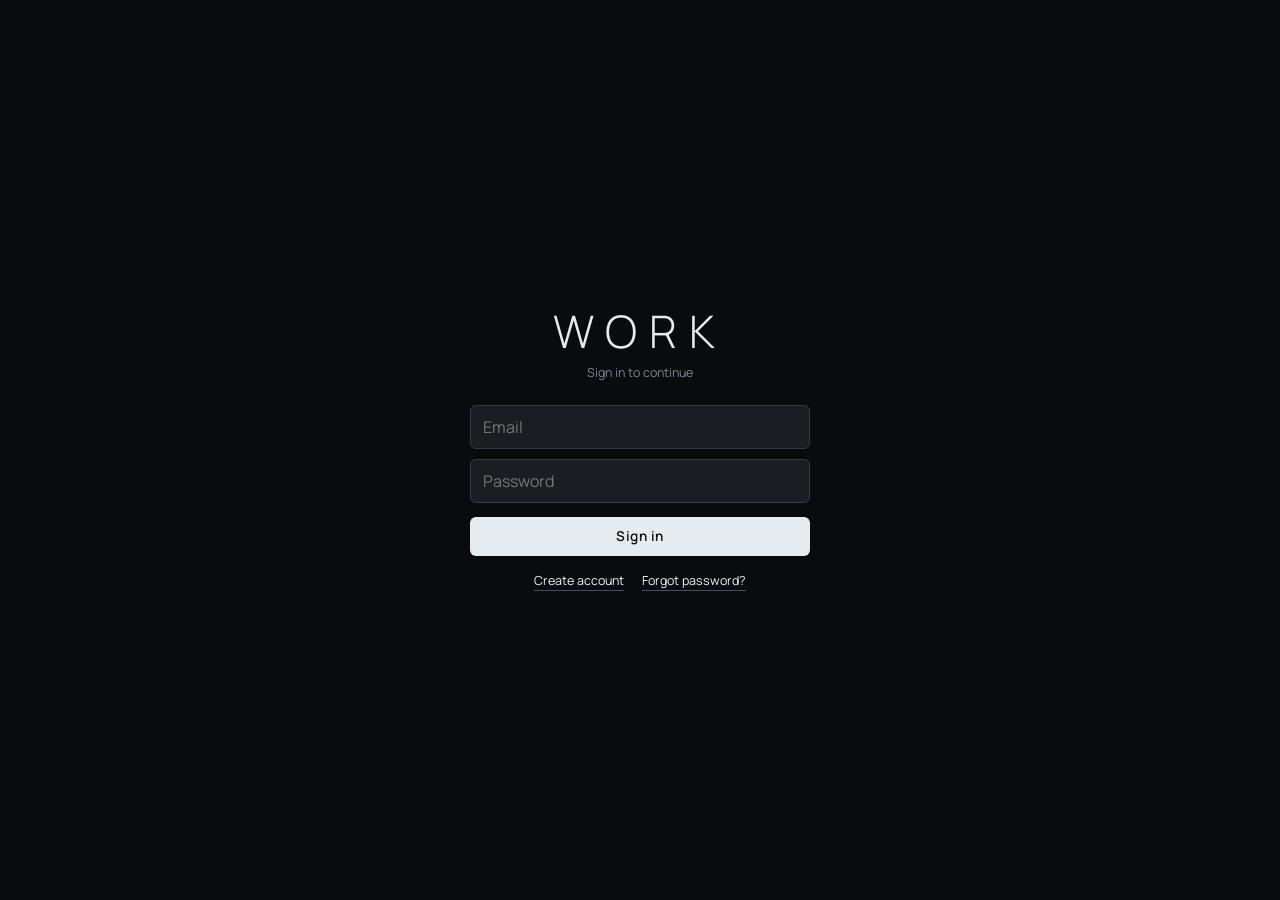
==== lift-log/index.html @ 71cba5a9 "Add WORK: Lift Log test build at /lift-log/ Multi-user version for testers: email sign-up, per-user " ====
<!DOCTYPE html>
<html lang="en">
<head>
<meta charset="UTF-8">
<meta name="viewport" content="width=device-width, initial-scale=1.0, maximum-scale=1.0, user-scalable=no, viewport-fit=cover">
<title>WORK: Lift Log</title>
<link rel="icon" type="image/png" href="./icon-192.png">
<link rel="apple-touch-icon" href="./icon-512.png">
<link rel="manifest" href="./manifest.json">
<meta name="theme-color" content="#0a0b0d">
<meta name="apple-mobile-web-app-capable" content="yes">
<meta name="mobile-web-app-capable" content="yes">
<meta name="apple-mobile-web-app-status-bar-style" content="black-translucent">
<meta name="apple-mobile-web-app-title" content="WORK">
<link href="https://fonts.googleapis.com/css2?family=Saira+Semi+Condensed:wght@500;600;700&family=Manrope:wght@300;400;500;600;700&family=IBM+Plex+Mono:wght@400;500&display=swap" rel="stylesheet">
<style>
:root{
  /* Titanium: graphite surfaces, platinum accent, one cool steel-blue, mint for done */
  --bg:#0a0b0d;--s0:#0f1114;--s1:#14171b;--s2:#1a1e23;--s3:#21262c;
  --b0:#262b32;--b1:#343b44;--b2:#46505b;
  --red:#e6ebf0;--red2:#c9d0d8;--redg:rgba(230,235,240,.08);
  --blue:#8fa6bd;--blue2:#7890a8;--blueg:rgba(143,166,189,.10);
  --green:#7fd1b9;--greeng:rgba(127,209,185,.10);
  --purple:#b7a6e0;--purpleg:rgba(183,166,224,.10);
  --orange:#e8c27a;--orangeg:rgba(232,194,122,.10);
  --text:#a9b1bb;--text2:#eef2f6;--muted:#4b535d;--muted2:#7c8692;
  --danger:#ef7a7a;--r:4px;
}
*{box-sizing:border-box;margin:0;padding:0;-webkit-tap-highlight-color:transparent}
html,body{height:100%;overflow:hidden;overscroll-behavior:none}
body{background:var(--bg);color:var(--text);font-family:'Manrope',sans-serif;font-size:14px;position:fixed;top:0;left:0;right:0;bottom:0;overflow:hidden;overscroll-behavior:none}
body::before{content:"";position:fixed;top:0;left:0;right:0;height:env(safe-area-inset-top);background:var(--bg);z-index:150}
#scroll{position:absolute;inset:0;overflow-y:auto;overflow-x:hidden;-webkit-overflow-scrolling:touch;overscroll-behavior-y:contain}

/* NAV */
nav{background:var(--s0);border-top:1px solid var(--b0);position:fixed;bottom:0;left:0;right:0;z-index:200;display:flex;padding-bottom:env(safe-area-inset-bottom);touch-action:none;user-select:none;-webkit-user-select:none;-webkit-touch-callout:none}
nav img{-webkit-user-drag:none;user-drag:none;pointer-events:none}
.nav-logo{font-family:'Saira Semi Condensed',sans-serif;font-size:1.5rem;font-weight:700;letter-spacing:6px;color:var(--red);padding:0 18px;border-right:1px solid var(--b0);display:flex;align-items:center;flex-shrink:0}
.nav-tabs{display:flex;flex:1;max-width:600px;margin:0 auto}
.nav-tabs::-webkit-scrollbar{display:none}
.nav-tab{flex:1;min-height:56px;padding:7px 0 6px;display:flex;flex-direction:column;align-items:center;justify-content:center;gap:4px;font-size:0.6rem;font-weight:600;letter-spacing:.4px;color:var(--muted2);cursor:pointer;border-top:2px solid transparent;margin-top:-1px;transition:color .15s}
.nav-tab svg{width:21px;height:21px;fill:none;stroke:currentColor;stroke-width:1.7;stroke-linecap:round;stroke-linejoin:round}
.nav-tab:hover{color:var(--text)}
.nav-tab.active{color:var(--red);border-top-color:var(--red)}

/* PAGES */
.page{display:none;padding:calc(18px + env(safe-area-inset-top)) 14px calc(90px + env(safe-area-inset-bottom));max-width:960px;margin:0 auto}
.page.active{display:block}

/* TYPE */
.pg-title{font-family:'Saira Semi Condensed',sans-serif;font-size:2rem;font-weight:600;letter-spacing:.5px;color:var(--text2);line-height:1}
.pg-sub{font-size:0.78rem;color:var(--muted2);margin-top:3px}
.sec-title{font-family:'Saira Semi Condensed',sans-serif;font-size:1.05rem;font-weight:700;letter-spacing:1.5px;color:var(--text2);text-transform:uppercase}

/* CARDS */
.card{background:var(--s1);border:1px solid var(--b0);border-radius:var(--r);padding:16px;margin-bottom:12px}

/* BUTTONS */
.btn{display:inline-flex;align-items:center;justify-content:center;gap:5px;padding:9px 16px;border-radius:6px;font-size:0.75rem;font-weight:600;letter-spacing:.5px;cursor:pointer;border:none;transition:all .15s;font-family:'Manrope',sans-serif;line-height:1;white-space:nowrap}
.btn-red{background:var(--red);color:#111111}.btn-red:active{background:var(--red2)}
.btn-blue{background:var(--blue);color:#fff}.btn-blue:active{background:var(--blue2)}
.btn-outline{background:transparent;color:var(--text);border:1px solid var(--b1)}.btn-outline:active{border-color:var(--red);color:var(--red)}
.btn-ghost{background:transparent;color:var(--muted);border:none;padding:7px 10px}.btn-ghost:active{color:var(--danger)}
.btn-success{background:var(--green);color:#111111;font-weight:700}
.btn-orange{background:var(--orange);color:#07101f;font-weight:700}
.btn-sm{padding:6px 12px;font-size:0.7rem}
.btn-xs{padding:4px 8px;font-size:0.65rem;border-radius:4px}
.btn-icon{padding:7px;border-radius:6px;background:var(--s2);border:1px solid var(--b0);color:var(--muted2);cursor:pointer;display:inline-flex;align-items:center;justify-content:center;transition:all .15s}
.btn-icon:active{border-color:var(--red);color:var(--red)}

/* FORMS */
input,select,textarea{background:var(--s2);border:1px solid var(--b1);color:var(--text2);border-radius:6px;padding:10px 12px;font-family:'Manrope',sans-serif;font-size:16px;width:100%;transition:border-color .15s;-webkit-appearance:none;appearance:none}
input:focus,select:focus,textarea:focus{outline:none;border-color:var(--red);background:var(--s3)}
select{background-image:url("data:image/svg+xml,%3Csvg xmlns='http://www.w3.org/2000/svg' width='12' height='8' viewBox='0 0 12 8'%3E%3Cpath d='M1 1l5 5 5-5' stroke='%236a85a8' stroke-width='1.5' fill='none' stroke-linecap='round'/%3E%3C/svg%3E");background-repeat:no-repeat;background-position:right 12px center;padding-right:32px}
select option{background:var(--s2);color:var(--text2)}
textarea{resize:vertical;min-height:56px;line-height:1.5}
label{font-size:0.65rem;color:var(--muted2);letter-spacing:.8px;text-transform:uppercase;display:block;margin-bottom:5px;font-weight:600}
.field{margin-bottom:12px}
.row2{display:grid;grid-template-columns:1fr 1fr;gap:10px}
.row3{display:grid;grid-template-columns:1fr 1fr 1fr;gap:10px}

/* TAGS */
.tag{display:inline-flex;align-items:center;padding:2px 7px;border-radius:4px;font-size:0.62rem;font-weight:700;letter-spacing:.6px;text-transform:uppercase;gap:3px}
.tag-red{background:var(--redg);color:var(--red);border:1px solid rgba(212,43,43,.2)}
.tag-blue{background:var(--blueg);color:var(--blue);border:1px solid rgba(74,143,212,.2)}
.tag-green{background:var(--greeng);color:var(--green);border:1px solid rgba(45,212,160,.2)}
.tag-purple{background:var(--purpleg);color:var(--purple);border:1px solid rgba(155,127,232,.2)}
.tag-muted{background:rgba(74,98,128,.15);color:var(--muted2);border:1px solid var(--b0)}
.tag-orange{background:var(--orangeg);color:var(--orange);border:1px solid rgba(245,158,11,.2)}

/* DIVIDER */
.div{border:none;border-top:1px solid var(--b0);margin:14px 0}

/* EMPTY */
.empty{text-align:center;padding:48px 20px;color:var(--muted)}
.empty svg{margin-bottom:12px;opacity:.3}
.empty p{font-size:0.88rem;line-height:1.6}
.empty strong{color:var(--muted2)}

/* UTILS */
.fb{display:flex;align-items:center;justify-content:space-between}
.fg{display:flex;align-items:center;gap:8px}
.fwrap{display:flex;align-items:center;gap:8px;flex-wrap:wrap}
.mt4{margin-top:4px}.mt8{margin-top:8px}.mt12{margin-top:12px}.mt16{margin-top:16px}
.mb4{margin-bottom:4px}.mb8{margin-bottom:8px}.mb12{margin-bottom:12px}.mb16{margin-bottom:16px}
.mono{font-family:'IBM Plex Mono',monospace}
.sec-title,.workout-preview-name,.log-ex-name,.modal-title{font-weight:600;letter-spacing:.6px}
.login-ov{position:fixed;inset:0;z-index:2000;background:var(--bg);display:none;align-items:center;justify-content:center;padding:calc(24px + env(safe-area-inset-top)) 24px calc(24px + env(safe-area-inset-bottom))}
.login-ov.open{display:flex}
.login-card{width:100%;max-width:340px;display:flex;flex-direction:column;gap:10px}
.login-logo{font-family:'Manrope',sans-serif;font-size:2.8rem;font-weight:300;letter-spacing:12px;color:var(--red);text-align:center;line-height:1}
.login-sub{font-size:0.78rem;color:var(--muted2);text-align:center;margin-bottom:14px}
.login-card .btn{width:100%;padding:13px 16px;font-size:0.85rem;margin-top:4px}
.login-links{display:flex;justify-content:center;gap:18px;flex-wrap:wrap;font-size:0.78rem;margin-top:6px}
.login-links a,.lnk{color:var(--text2);text-decoration:none;cursor:pointer;border-bottom:1px solid var(--b2);padding-bottom:1px}
.login-fine{font-size:0.68rem;color:var(--muted2);text-align:center;line-height:1.5;margin-top:4px}
.login-fine a{color:var(--text);text-decoration:underline}
.gear-btn{background:none;border:1px solid var(--b1);border-radius:6px;width:30px;height:26px;display:flex;align-items:center;justify-content:center;color:var(--muted2);cursor:pointer;margin-left:8px}
.gear-btn svg{width:15px;height:15px;fill:none;stroke:currentColor;stroke-width:1.8}
.seg{display:inline-flex;flex:none;border:1px solid var(--b1);border-radius:6px;overflow:hidden}
.seg button{background:transparent;color:var(--muted2);border:none;padding:8px 18px;font-family:'Manrope',sans-serif;font-weight:600;font-size:0.8rem;cursor:pointer}
.seg button.on{background:var(--red);color:#0a0b0d}
.st-row{display:flex;align-items:center;justify-content:space-between;gap:12px;padding:12px 0;border-bottom:1px solid var(--b0)}
.st-row>div{min-width:0}
.st-row .btn{flex:none}
.st-row:last-child{border-bottom:none}
.st-lbl{font-size:0.82rem;color:var(--text2)}
.st-sub{font-size:0.7rem;color:var(--muted2);margin-top:2px}
.danger-txt{color:var(--danger)}
.prog-card{background:var(--s1);border:1px solid var(--b0);border-radius:var(--r);padding:16px;margin-bottom:10px;cursor:pointer;transition:border-color .15s}
.prog-card:active{border-color:var(--red)}
.prog-name{font-family:'Saira Semi Condensed',sans-serif;font-size:1.2rem;font-weight:600;color:var(--text2)}
.prog-meta{font-size:0.72rem;color:var(--muted2);margin-top:3px}
.prog-days{font-size:0.75rem;color:var(--text);margin-top:8px;line-height:1.5}

/* ═══ TODAY ═══ */
.today-hdr{display:flex;align-items:flex-start;justify-content:space-between;margin-bottom:6px;gap:12px}
.today-date{font-family:'Saira Semi Condensed',sans-serif;font-size:2.15rem;font-weight:600;letter-spacing:.5px;color:var(--text2);line-height:1}
.today-sub{font-size:0.75rem;color:var(--muted2);margin-top:2px}
.stats-row{display:grid;grid-template-columns:repeat(4,1fr);gap:8px;margin-bottom:14px}
.stat-box{background:var(--s1);border:1px solid var(--b0);border-radius:var(--r);padding:12px 8px;text-align:center}
.stat-val{font-family:'Manrope',sans-serif;font-size:2rem;font-weight:300;font-variant-numeric:tabular-nums;line-height:1;margin-bottom:2px}
.stat-lbl{font-size:0.58rem;color:var(--muted2);letter-spacing:.8px;text-transform:uppercase;font-weight:600}
.workout-preview{background:var(--s1);border:1px solid var(--b0);border-radius:var(--r);overflow:hidden;margin-bottom:12px}
.workout-preview-hdr{padding:12px 16px;border-bottom:1px solid var(--b0);display:flex;align-items:center;justify-content:space-between}
.workout-preview-name{font-family:'Saira Semi Condensed',sans-serif;font-size:1.25rem;font-weight:700;letter-spacing:1px;color:var(--text2)}
.ex-row-preview{padding:9px 16px;border-bottom:1px solid var(--b0);display:flex;align-items:center;gap:10px}
.ex-row-preview:last-child{border-bottom:none}
.ex-preview-name{font-weight:500;font-size:0.85rem;flex:1;color:var(--text2)}
.ex-preview-meta{font-size:0.72rem;color:var(--muted2)}
.workout-preview-footer{padding:12px 16px;background:var(--s0)}
.log-summary{background:var(--s1);border:1px solid var(--b0);border-radius:var(--r);overflow:hidden;margin-bottom:12px}
.log-summary-hdr{padding:10px 16px;background:rgba(45,212,160,.06);border-bottom:1px solid rgba(45,212,160,.15);display:flex;align-items:center;gap:8px}
.log-entry-row{padding:9px 16px;border-bottom:1px solid var(--b0)}
.log-entry-row:last-child{border-bottom:none}

/* completion bar */
.comp-bar-wrap{height:4px;background:var(--b0);border-radius:2px;overflow:hidden;margin-top:6px}
.comp-bar{height:100%;background:var(--green);border-radius:2px;transition:width .4s}

/* bodyweight input on today */
.bw-input-row{background:var(--s1);border:1px solid var(--b0);border-radius:var(--r);padding:12px 16px;margin-bottom:12px;display:flex;align-items:center;gap:12px}

/* ═══ REST TIMER ═══ */
.timer-bar{position:fixed;bottom:calc(57px + env(safe-area-inset-bottom));left:0;right:0;z-index:500;background:var(--s0);border-top:1px solid var(--b0);padding:10px 16px;display:none;align-items:center;gap:12px;max-width:600px;margin:0 auto;border-bottom:1px solid var(--b0)}
#log-ov.open ~ .timer-bar{bottom:calc(61px + env(safe-area-inset-bottom))}
.timer-bar.active{display:flex}
.timer-ring{width:44px;height:44px;flex-shrink:0;position:relative}
.timer-ring svg{transform:rotate(-90deg)}
.timer-ring-bg{fill:none;stroke:var(--b1);stroke-width:3}
.timer-ring-fg{fill:none;stroke:var(--green);stroke-width:3;stroke-dasharray:113;stroke-dashoffset:0;transition:stroke-dashoffset .9s linear,stroke .3s}
.timer-ring-fg.warn{stroke:var(--orange)}
.timer-ring-fg.done{stroke:var(--red)}
.timer-num{position:absolute;inset:0;display:flex;align-items:center;justify-content:center;font-family:'Saira Semi Condensed',sans-serif;font-size:0.9rem;font-weight:700;color:var(--text2)}
.timer-info{flex:1}
.timer-label{font-size:0.72rem;color:var(--muted2);margin-bottom:1px}
.timer-msg{font-size:0.85rem;font-weight:600;color:var(--text2)}

/* ═══ BUILDER ═══ */
.builder-layout{display:grid;grid-template-columns:280px 1fr;gap:14px;align-items:start}
.workout-list-panel{background:var(--s1);border:1px solid var(--b0);border-radius:var(--r);overflow:hidden;position:sticky;top:calc(16px + env(safe-area-inset-top))}
.panel-hdr{padding:10px 14px;border-bottom:1px solid var(--b0);display:flex;align-items:center;justify-content:space-between;background:var(--s0)}
.panel-hdr-title{font-family:'Saira Semi Condensed',sans-serif;font-size:0.9rem;font-weight:700;letter-spacing:1.5px;text-transform:uppercase;color:var(--muted2)}
.w-list-item{padding:11px 14px;border-bottom:1px solid var(--b0);cursor:pointer;transition:all .15s;display:flex;align-items:center;gap:8px}
.w-list-item:last-child{border-bottom:none}
.w-list-item:hover,.w-list-item.active{background:var(--s2)}
.w-list-item.active{border-left:3px solid var(--red)}
.w-list-dot{width:6px;height:6px;border-radius:50%;background:var(--b2);flex-shrink:0}
.w-list-item.active .w-list-dot{background:var(--red)}
.w-list-name{font-weight:600;font-size:0.85rem;color:var(--text2);margin-bottom:1px}
.w-list-meta{font-size:0.7rem;color:var(--muted2)}
.editor-panel{background:var(--s1);border:1px solid var(--b0);border-radius:var(--r);overflow:hidden}
.editor-hdr{padding:12px 16px;border-bottom:1px solid var(--b0);background:var(--s0);display:flex;align-items:center;justify-content:space-between}
.editor-body{padding:14px}
.workout-name-input{background:transparent;border:none;border-bottom:2px solid var(--b1);border-radius:0;font-family:'Saira Semi Condensed',sans-serif;font-size:1.4rem;font-weight:700;letter-spacing:1px;color:var(--text2);padding:6px 0;width:100%;transition:border-color .15s}
.workout-name-input:focus{outline:none;border-bottom-color:var(--red);background:transparent}
.ex-card{background:var(--s2);border:1px solid var(--b0);border-radius:var(--r);margin-bottom:10px;overflow:hidden;transition:border-color .2s,box-shadow .2s}
.ex-card.dragging{opacity:.4;border-style:dashed}
.ex-card.drag-over{border-color:var(--blue);box-shadow:0 0 0 2px rgba(74,143,212,.2)}
.ex-card.type-run{border-color:rgba(155,127,232,.35)}
.ex-card.type-bw{border-color:rgba(45,212,160,.25)}
.alt-toggle-btn{background:var(--s3);border:1px solid var(--b1);color:var(--muted2);border-radius:6px;padding:6px 10px;font-size:0.68rem;font-weight:600;cursor:pointer;white-space:nowrap;font-family:'Manrope',sans-serif;flex-shrink:0;transition:all .15s}
.alt-toggle-btn.on{border-color:#fbbf24;color:#fbbf24;background:rgba(251,191,36,.08)}
.alt-block{background:var(--s0);border:1px solid rgba(251,191,36,.25);border-radius:6px;padding:10px;margin-bottom:10px}
.alt-label{font-size:0.62rem;font-weight:700;letter-spacing:.8px;text-transform:uppercase;color:#fbbf24;margin-bottom:6px}
.week-badge-a{display:inline-block;padding:1px 6px;border-radius:3px;font-size:0.58rem;font-weight:700;letter-spacing:.5px;text-transform:uppercase;background:rgba(255,255,255,.1);color:var(--text2);margin-right:3px}
.week-badge-b{display:inline-block;padding:1px 6px;border-radius:3px;font-size:0.58rem;font-weight:700;letter-spacing:.5px;text-transform:uppercase;background:rgba(251,191,36,.15);color:#fbbf24;margin-right:3px}
.ex-card-hdr{padding:9px 12px;display:flex;align-items:center;gap:7px;border-bottom:1px solid var(--b0);background:var(--s3);cursor:pointer;user-select:none}
.ex-drag{display:flex;flex-direction:column;gap:3px;padding:4px 2px;cursor:grab;opacity:.35;flex-shrink:0;touch-action:none}
.ex-drag:hover{opacity:.8}
.ex-drag span{display:block;width:14px;height:2px;background:var(--muted2);border-radius:1px}
.ex-order-btns{display:flex;gap:2px;flex-shrink:0}
.ex-order-btn{width:22px;height:22px;border-radius:4px;background:var(--s2);border:1px solid var(--b1);color:var(--muted2);cursor:pointer;display:flex;align-items:center;justify-content:center;font-size:0.6rem;transition:all .15s}
.ex-order-btn:hover:not(.dim){border-color:var(--blue);color:var(--blue)}
.ex-order-btn.dim{opacity:.2;cursor:default}
.ex-badge{font-family:'Saira Semi Condensed',sans-serif;font-size:1rem;font-weight:700;width:24px;height:24px;border-radius:5px;display:flex;align-items:center;justify-content:center;flex-shrink:0;background:var(--redg);color:var(--red)}
.ex-badge.run{background:var(--purpleg);color:var(--purple)}
.ex-badge.bw{background:var(--greeng);color:var(--green)}
.ex-name-display{flex:1;font-weight:600;font-size:0.85rem;color:var(--text2);min-width:0;overflow:hidden;text-overflow:ellipsis;white-space:nowrap}
.ex-name-display.empty-name{color:var(--muted);font-weight:400;font-style:italic}
.ex-collapse-btn{color:var(--muted);font-size:0.65rem;flex-shrink:0;transition:transform .2s}
.ex-collapse-btn.open{transform:rotate(180deg)}
.ex-card-body{padding:12px}
.ex-card-body.collapsed{display:none}
.type-toggle{display:flex;background:var(--s0);border:1px solid var(--b0);border-radius:6px;overflow:hidden;margin-bottom:10px}
.type-btn{flex:1;padding:7px 4px;text-align:center;font-size:0.62rem;font-weight:700;letter-spacing:.5px;text-transform:uppercase;cursor:pointer;color:var(--muted);border:none;background:none;font-family:'Manrope',sans-serif;transition:all .15s}
.type-btn.lift-on{background:var(--redg);color:var(--red)}
.type-btn.bw-on{background:var(--greeng);color:var(--green)}
.type-btn.run-on{background:var(--purpleg);color:var(--purple)}
.name-selector{display:flex;gap:6px;margin-bottom:10px}
.name-selector select,.name-selector input{flex:1}
.toggle-custom{background:var(--s3);border:1px solid var(--b1);color:var(--muted2);border-radius:6px;padding:9px 10px;font-size:0.68rem;font-weight:600;cursor:pointer;white-space:nowrap;font-family:'Manrope',sans-serif;flex-shrink:0;transition:all .15s}
.toggle-custom.on{border-color:var(--blue);color:var(--blue);background:var(--blueg)}
.sets-area{margin-bottom:10px}
.set-hdr{display:grid;gap:6px;margin-bottom:5px;padding:0 2px}
.set-hdr-lift{grid-template-columns:30px 1fr 1fr 26px}
.set-hdr-bw{grid-template-columns:30px 1fr 26px}
.set-hdr span{font-size:0.58rem;color:var(--muted2);text-transform:uppercase;letter-spacing:.6px;font-weight:600}
.set-row{display:grid;gap:6px;align-items:center;margin-bottom:6px}
.set-row-lift{grid-template-columns:30px 1fr 1fr 26px}
.set-row-bw{grid-template-columns:30px 1fr 26px}
.set-num{font-family:'IBM Plex Mono',monospace;font-size:0.65rem;color:var(--muted2);text-align:center;background:var(--s0);border-radius:4px;padding:4px 3px;border:1px solid var(--b0)}
.set-del{width:26px;height:26px;border-radius:5px;background:transparent;border:1px solid var(--b0);color:var(--muted);cursor:pointer;display:flex;align-items:center;justify-content:center;font-size:0.6rem;transition:all .15s}
.set-del:active{border-color:var(--danger);color:var(--danger)}
.add-set-btn{width:100%;padding:8px;background:transparent;border:1px dashed var(--b1);border-radius:6px;color:var(--muted2);font-size:0.7rem;font-weight:600;letter-spacing:.5px;cursor:pointer;text-align:center;font-family:'Manrope',sans-serif;transition:all .15s;text-transform:uppercase}
.add-set-btn:active{border-color:var(--red);color:var(--red);background:var(--redg)}
.run-grid{display:grid;grid-template-columns:1fr 1fr 1fr;gap:8px;margin-bottom:10px}
.add-ex-strip{display:flex;gap:6px;padding:10px 14px;border-top:1px solid var(--b0);background:var(--s0)}
.add-ex-btn{flex:1;padding:9px 6px;border-radius:6px;font-size:0.68rem;font-weight:700;letter-spacing:.5px;text-transform:uppercase;cursor:pointer;border:1px solid var(--b1);background:var(--s1);color:var(--muted2);font-family:'Manrope',sans-serif;text-align:center;transition:all .15s}
.add-ex-btn:hover{background:var(--s2)}
.add-ex-btn.lift:hover{border-color:var(--red);color:var(--red);background:var(--redg)}
.add-ex-btn.bw:hover{border-color:var(--green);color:var(--green);background:var(--greeng)}
.add-ex-btn.run:hover{border-color:var(--purple);color:var(--purple);background:var(--purpleg)}

/* ═══ CALENDAR ═══ */
.cal-tabs{display:flex;background:var(--s0);border:1px solid var(--b0);border-radius:7px;overflow:hidden;margin-bottom:14px}
.cal-tab{flex:1;padding:8px;text-align:center;font-size:0.7rem;font-weight:600;letter-spacing:.5px;text-transform:uppercase;cursor:pointer;color:var(--muted);background:none;border:none;transition:all .15s;font-family:'Manrope',sans-serif}
.cal-tab.active{background:var(--red);color:#111111}
.cal-week-lbl{font-size:0.65rem;font-weight:700;letter-spacing:1.5px;text-transform:uppercase;color:var(--muted);margin-bottom:5px;font-family:'Saira Semi Condensed',sans-serif}
.week-grid{display:grid;grid-template-columns:repeat(7,1fr);gap:4px;margin-bottom:12px}
.day-cell{background:var(--s1);border:1px solid var(--b0);border-radius:6px;padding:7px 3px;text-align:center;cursor:pointer;transition:all .15s;min-height:66px;display:flex;flex-direction:column;align-items:center;gap:2px}
.day-cell:not(.rest):not(.future):active{background:var(--s2);border-color:var(--red)}
.day-cell.today{border-color:var(--red);background:rgba(212,43,43,.06)}
.day-cell.rest{opacity:.28;cursor:default}
.day-cell.future{opacity:.5}
.day-cell.manual-rest{opacity:.4;background:rgba(245,158,11,.04);border-color:rgba(245,158,11,.3)}
.day-cell.logged{border-color:var(--green);background:rgba(45,212,160,.05)}
.day-nm{font-size:0.52rem;color:var(--muted);letter-spacing:1px;text-transform:uppercase;font-weight:700}
.day-n{font-family:'Saira Semi Condensed',sans-serif;font-size:1.35rem;font-weight:700;line-height:1;color:var(--text)}
.day-cell.today .day-n{color:var(--red)}
.day-wlbl{font-size:0.5rem;color:var(--blue);background:var(--blueg);padding:1px 3px;border-radius:3px;width:100%;overflow:hidden;text-overflow:ellipsis;white-space:nowrap;border:1px solid rgba(74,143,212,.15)}
.day-chk{font-size:0.58rem;color:var(--green)}
/* monthly cal */
.month-nav{display:flex;align-items:center;justify-content:space-between;margin-bottom:10px}
.month-title{font-family:'Saira Semi Condensed',sans-serif;font-size:1.1rem;font-weight:700;letter-spacing:1px}
.month-grid{display:grid;grid-template-columns:repeat(7,1fr);gap:3px;margin-bottom:14px}
.month-day-hdr{font-size:0.55rem;color:var(--muted);text-align:center;text-transform:uppercase;letter-spacing:.8px;font-weight:700;padding-bottom:4px}
.month-cell{background:var(--s1);border:1px solid var(--b0);border-radius:5px;min-height:46px;padding:4px;cursor:pointer;transition:all .15s;display:flex;flex-direction:column;gap:2px}
.month-cell.empty{background:transparent;border-color:transparent;cursor:default}
.month-cell.today{border-color:var(--red);background:rgba(212,43,43,.06)}
.month-cell.logged{border-color:var(--green);background:rgba(45,212,160,.05)}
.month-cell.rest-day{opacity:.3}
.month-cell.manual-rest-day{opacity:.45;border-color:rgba(245,158,11,.3)}
.month-n{font-family:'Saira Semi Condensed',sans-serif;font-size:1rem;font-weight:700;line-height:1;color:var(--text2)}
.month-cell.today .month-n{color:var(--red)}
.month-wlbl{font-size:0.5rem;color:var(--blue);white-space:nowrap;overflow:hidden;text-overflow:ellipsis}
.month-chk{font-size:0.55rem;color:var(--green)}

/* ═══ LOG MODAL ═══ */
.overlay{display:none;position:fixed;inset:0;background:rgba(0,0,0,.8);z-index:300;align-items:flex-end;justify-content:center;padding:0}
.overlay.open{display:flex}
.modal{background:var(--s1);border-top:1px solid var(--b1);border-radius:16px 16px 0 0;width:100%;max-width:600px;max-height:92vh;overflow:hidden;display:flex;flex-direction:column}
.modal-hdr{padding:14px 18px 12px;border-bottom:1px solid var(--b0);display:flex;align-items:center;justify-content:space-between;flex-shrink:0;background:var(--s0)}
.modal-title{font-family:'Saira Semi Condensed',sans-serif;font-size:1.15rem;font-weight:700;letter-spacing:1px;color:var(--text2)}
.modal-close{width:28px;height:28px;border-radius:6px;background:var(--s2);border:none;color:var(--muted2);cursor:pointer;display:flex;align-items:center;justify-content:center;font-size:1rem}
.modal-scroll{flex:1;overflow-y:auto;padding:12px 14px}
.modal-footer{padding:10px 14px calc(10px + env(safe-area-inset-bottom));border-top:1px solid var(--b0);flex-shrink:0;background:var(--s0);display:flex;gap:8px}
.modal-footer .btn{flex:1;padding:11px}

/* completion strip in modal header */
.modal-comp{display:flex;align-items:center;gap:8px;padding:8px 14px;background:var(--s0);border-bottom:1px solid var(--b0);flex-shrink:0}
.modal-comp-pct{font-family:'Saira Semi Condensed',sans-serif;font-size:1rem;font-weight:700;color:var(--green);min-width:36px}
.modal-comp-bar{flex:1;height:5px;background:var(--b0);border-radius:3px;overflow:hidden}
.modal-comp-fill{height:100%;background:var(--green);border-radius:3px;transition:width .3s}

.log-ex{background:var(--s2);border:1px solid var(--b0);border-radius:var(--r);margin-bottom:10px;overflow:hidden}
.log-ex.type-run{border-color:rgba(155,127,232,.3)}
.log-ex-hdr{padding:9px 14px;background:var(--s3);border-bottom:1px solid var(--b0);display:flex;align-items:center;gap:8px}
.log-ex-name{font-family:'Saira Semi Condensed',sans-serif;font-size:1rem;font-weight:700;letter-spacing:.8px;color:var(--text2)}
.log-ex-body{padding:10px 12px}
.log-set-grid{display:grid;gap:6px;align-items:center;margin-bottom:8px}
.log-set-grid input,.log-set-grid select{height:44px;min-width:0}
.log-set-grid .rpe-sel{padding:0 4px;text-align:center;text-align-last:center;background-image:none}
.inp-wrap{position:relative;min-width:0}
.inp-last{position:absolute;top:3px;right:6px;font-family:'IBM Plex Mono',monospace;font-size:0.55rem;color:var(--muted2);pointer-events:none;letter-spacing:.2px}
.lsg-lift{grid-template-columns:28px 1fr 1fr 54px 40px 44px}
.lsg-bw{grid-template-columns:28px 1fr 54px 40px 44px}
.vol-row{background:var(--s1);border:1px solid var(--b0);border-radius:var(--r);padding:9px 11px;margin-bottom:7px}
.vol-hdr{display:flex;align-items:baseline;justify-content:space-between;gap:8px;margin-bottom:6px}
.vol-name{font-weight:700;font-size:0.8rem;color:var(--text2)}
.vol-meta{font-size:0.64rem;color:var(--muted2);font-family:'IBM Plex Mono',monospace;text-align:right}
.vol-bar-wrap{height:5px;background:var(--s3);border-radius:3px;overflow:hidden}
.vol-bar{height:100%;background:var(--blue);border-radius:3px;transition:width .3s}
.rpe-sel{width:100%;padding:6px 1px;font-size:0.68rem;text-align:center;background:var(--s2);color:var(--text);border:1px solid var(--b1);border-radius:5px;font-family:'IBM Plex Mono',monospace;appearance:none;-webkit-appearance:none;text-align-last:center}
.rpe-sel:focus{outline:none;border-color:var(--blue)}
.log-set-num{font-family:'IBM Plex Mono',monospace;font-size:0.65rem;color:var(--muted2);text-align:center;background:var(--s0);border-radius:4px;padding:4px 2px}
.sync-row{display:flex;justify-content:flex-end;margin-bottom:12px}
.sync-pill{position:relative;display:inline-flex;align-items:center;gap:3px;padding:2px 7px;border-radius:4px;font-size:0.62rem;font-weight:700;letter-spacing:.6px;text-transform:uppercase;white-space:nowrap;cursor:pointer;border:1px solid var(--b1);background:var(--s0);color:var(--muted);transition:all .2s}
.sync-pill::after{content:'';position:absolute;inset:-10px}
.sync-pill.sb-ok{color:var(--muted2);border-color:var(--b1)}
.sync-pill.sb-wait{color:var(--blue);border-color:var(--blue)}
.sync-pill.sb-off{color:var(--muted);border-color:var(--b1)}
.sync-pill.sb-err{color:var(--orange);border-color:var(--orange);background:var(--redg)}
.draft-notice{display:flex;align-items:center;gap:8px;padding:8px 11px;margin-bottom:10px;border:1px solid var(--orange);border-radius:7px;font-size:0.7rem;color:var(--orange)}
.chk{width:44px;height:44px;border-radius:8px;border:1.5px solid var(--b2);background:transparent;cursor:pointer;display:flex;align-items:center;justify-content:center;transition:all .15s;flex-shrink:0}
.chk.on{background:var(--green);border-color:var(--green)}
.chk svg{width:18px;height:18px;stroke:#07101f;fill:none;stroke-width:2.5;stroke-linecap:round;stroke-linejoin:round;display:none}
.chk.on svg{display:block}
.pr-badge{font-size:0.58rem;font-weight:700;color:var(--red);background:var(--redg);padding:1px 5px;border-radius:3px;border:1px solid rgba(212,43,43,.2)}
.log-run-grid{display:grid;grid-template-columns:1fr 1fr 1fr;gap:8px;margin-bottom:8px}
.log-pr-hint{font-size:0.68rem;color:var(--muted2);padding:3px 0 7px;display:flex;align-items:center;gap:5px}
/* Last session comparison row */
.log-last-row{display:grid;gap:6px;align-items:center;margin-bottom:2px;opacity:.45}
.log-last-lift{grid-template-columns:28px 1fr 1fr 54px 40px 44px}
.log-last-bw{grid-template-columns:28px 1fr 54px 40px 44px}
.log-last-val{font-size:0.68rem;color:var(--muted2);font-family:'IBM Plex Mono',monospace;background:var(--s0);border:1px solid var(--b0);border-radius:4px;padding:4px 8px;text-align:center}
.log-last-lbl{font-size:0.58rem;color:var(--muted);text-align:center;font-family:'IBM Plex Mono',monospace}
/* Quick weight buttons */
.qw-btns{display:none;gap:4px;margin:-2px 0 10px}
.qw-btns.on{display:flex}
.qw-btn{flex:1;padding:9px 4px;background:var(--s3);border:1px solid var(--b1);border-radius:4px;color:var(--muted2);font-size:0.62rem;font-weight:700;cursor:pointer;font-family:'Manrope',sans-serif;text-align:center;transition:all .15s}
.qw-btn:active{border-color:var(--red);color:var(--red);background:rgba(255,255,255,.06)}
.qw-btn.minus{color:var(--muted)}
/* timer button in set row */
.timer-btn{width:40px;height:44px;border-radius:5px;background:var(--s0);border:1px solid var(--b1);color:var(--muted2);cursor:pointer;display:flex;align-items:center;justify-content:center;flex-shrink:0;font-size:0.65rem;transition:all .15s}
.timer-btn:active{border-color:var(--orange);color:var(--orange);background:var(--orangeg)}
.timer-btn.running{border-color:var(--orange);color:var(--orange);background:var(--orangeg)}

/* ═══ PHASES ═══ */
.phase-card{background:var(--s1);border:1px solid var(--b0);border-radius:var(--r);overflow:hidden;margin-bottom:10px}
.phase-card.active-p .phase-card-hdr{background:rgba(212,43,43,.07);border-bottom-color:rgba(212,43,43,.2)}
.phase-card-hdr{padding:13px 16px;border-bottom:1px solid var(--b0);display:flex;align-items:flex-start;justify-content:space-between;gap:10px}
.phase-name{font-weight:700;font-size:0.98rem;color:var(--text2);display:flex;align-items:center;gap:8px;flex-wrap:wrap}
.phase-meta{font-size:0.72rem;color:var(--muted2);margin-top:3px}
.phase-sched{padding:10px 16px;display:flex;gap:5px;flex-wrap:wrap}
.sched-chip{font-size:0.62rem;padding:3px 7px;border-radius:4px;background:var(--s2);border:1px solid var(--b0);color:var(--muted2);font-weight:600}
.sched-chip.on{border-color:rgba(74,143,212,.4);color:var(--blue);background:var(--blueg)}
.day-assign{display:flex;align-items:center;gap:10px;padding:6px 0;border-bottom:1px solid var(--b0)}
/* Phase summary */
.phase-summary-session{background:var(--s2);border:1px solid var(--b0);border-radius:6px;margin-bottom:8px;overflow:hidden}
.phase-summary-session-hdr{padding:9px 12px;display:flex;align-items:center;justify-content:space-between;cursor:pointer;gap:8px}
.phase-summary-session-hdr:active{background:var(--s3)}
.phase-summary-session-body{padding:0 12px 10px;border-top:1px solid var(--b0);display:none}
.phase-summary-ex{padding-top:8px;margin-bottom:4px}
.phase-summary-ex-name{font-size:0.8rem;font-weight:600;color:var(--text2);margin-bottom:3px;display:flex;align-items:center;gap:6px}
.phase-summary-set{font-size:0.7rem;color:var(--muted2);font-family:'IBM Plex Mono',monospace;padding:1px 0}
.phase-stat-grid{display:grid;grid-template-columns:repeat(3,1fr);gap:8px;margin-bottom:14px}
.phase-stat{background:var(--s2);border:1px solid var(--b0);border-radius:6px;padding:10px;text-align:center}
.phase-stat-val{font-family:'Saira Semi Condensed',sans-serif;font-size:1.5rem;font-weight:700;line-height:1;margin-bottom:2px}
.phase-stat-lbl{font-size:0.58rem;color:var(--muted2);letter-spacing:.6px;text-transform:uppercase;font-weight:600}
.day-assign:last-child{border-bottom:none}
.phase-day-lbl{font-family:'Saira Semi Condensed',sans-serif;font-size:0.88rem;font-weight:700;color:var(--muted2);letter-spacing:.5px;white-space:nowrap;padding-right:4px}
/* Phase calendar builder */
.pc-week-lbl{font-size:0.65rem;font-weight:700;letter-spacing:1.5px;text-transform:uppercase;color:var(--muted);margin-bottom:5px;font-family:'Saira Semi Condensed',sans-serif}
.pc-grid{display:grid;grid-template-columns:repeat(7,1fr);gap:5px;margin-bottom:12px}
.pc-day{border-radius:6px;padding:6px 3px;text-align:center;cursor:pointer;transition:all .15s;min-height:58px;display:flex;flex-direction:column;align-items:center;gap:2px;border:1px solid var(--b0);background:var(--s2);position:relative}
.pc-day:active{transform:scale(.96)}
.pc-day.has-workout{border-color:var(--red);background:rgba(255,255,255,.06)}
.pc-day.rest-day{opacity:.35}
.pc-day-nm{font-size:0.52rem;color:var(--muted);letter-spacing:1px;text-transform:uppercase;font-weight:700}
.pc-day-n{font-family:'Saira Semi Condensed',sans-serif;font-size:1.2rem;font-weight:700;line-height:1;color:var(--text)}
.pc-day-wo{font-size:0.48rem;color:var(--text2);background:rgba(255,255,255,.12);padding:2px 4px;border-radius:3px;width:100%;overflow:hidden;text-overflow:ellipsis;white-space:nowrap;line-height:1.3}
/* Workout picker sheet */
.wo-picker-ov{display:none;position:fixed;inset:0;background:rgba(0,0,0,.7);z-index:400;align-items:flex-end;justify-content:center}
.wo-picker-ov.open{display:flex}
.wo-picker{background:var(--s1);border-top:1px solid var(--b1);border-radius:16px 16px 0 0;width:100%;max-width:600px;max-height:70vh;overflow:hidden;display:flex;flex-direction:column}
.wo-picker-hdr{padding:14px 16px;border-bottom:1px solid var(--b0);background:var(--s0);flex-shrink:0;display:flex;align-items:center;justify-content:space-between}
.wo-picker-title{font-family:'Saira Semi Condensed',sans-serif;font-size:1.1rem;font-weight:700;letter-spacing:1px;color:var(--text2)}
.wo-picker-list{overflow-y:auto;flex:1}
.wo-picker-item{padding:13px 16px;border-bottom:1px solid var(--b0);cursor:pointer;display:flex;align-items:center;gap:10px;transition:background .15s}
.wo-picker-item:last-child{border-bottom:none}
.wo-picker-item:active{background:var(--s2)}
.wo-picker-item.selected{background:rgba(255,255,255,.06)}
.wo-picker-item.selected .wo-picker-dot{background:var(--red)}
.wo-picker-dot{width:8px;height:8px;border-radius:50%;background:var(--b2);flex-shrink:0}
.wo-picker-name{font-weight:600;font-size:0.88rem;color:var(--text2)}
.wo-picker-meta{font-size:0.72rem;color:var(--muted2);margin-top:1px}
.wo-rest-item{padding:13px 16px;border-bottom:1px solid var(--b0);cursor:pointer;display:flex;align-items:center;gap:10px;color:var(--muted2);font-size:0.85rem;font-weight:600}
.wo-rest-item:active{background:var(--s2)}
.day-assign:last-child{border-bottom:none}
.day-lbl{font-family:'Saira Semi Condensed',sans-serif;font-size:0.88rem;font-weight:700;letter-spacing:.5px;color:var(--muted2);min-width:48px}

/* ═══ HISTORY ═══ */
.hist-card{background:var(--s1);border:1px solid var(--b0);border-radius:var(--r);margin-bottom:8px;overflow:hidden}
.hist-card-hdr{padding:11px 14px;display:flex;align-items:center;justify-content:space-between;gap:8px;cursor:pointer}
.hist-card-hdr:active{background:var(--s2)}
.hist-name{font-weight:600;font-size:0.88rem;color:var(--text2)}
.hist-date{font-size:0.65rem;color:var(--muted2);font-family:'IBM Plex Mono',monospace;margin-top:2px}
.hist-detail{padding:0 14px 12px;border-top:1px solid var(--b0)}
.hist-ex{padding-top:10px}
.hist-ex-name{font-size:0.8rem;font-weight:600;color:var(--text2);display:flex;align-items:center;gap:6px;margin-bottom:3px}
.hist-set{font-size:0.72rem;color:var(--muted2);font-family:'IBM Plex Mono',monospace;padding:1px 0}
.pr-card{background:var(--s1);border:1px solid var(--b0);border-radius:var(--r);padding:11px 14px;margin-bottom:7px;display:flex;align-items:center;justify-content:space-between;gap:10px;cursor:pointer}
.pr-name{font-weight:600;font-size:0.88rem;color:var(--text2)}
.pr-date{font-size:0.65rem;color:var(--muted2);font-family:'IBM Plex Mono',monospace;margin-top:2px}
.pr-stat{text-align:right;flex-shrink:0}
.pr-acts{display:flex;flex-direction:column;gap:4px;flex-shrink:0}
.pr-act{width:26px;height:26px;border-radius:5px;border:1px solid var(--b1);display:flex;align-items:center;justify-content:center;font-size:0.7rem;color:var(--muted2);cursor:pointer;transition:all .15s}
.pr-act:active{background:var(--s3)}
.pr-act-del{color:var(--orange)}
.pr-weight{font-family:'Saira Semi Condensed',sans-serif;font-size:1.4rem;font-weight:700;color:var(--red);line-height:1}
.pr-reps{font-size:0.7rem;color:var(--muted2);margin-top:1px}

/* chart canvas */
.chart-wrap{background:var(--s2);border-radius:6px;padding:12px;margin-top:8px;position:relative}
canvas.chart{width:100%!important;height:160px!important}

/* ═══ STABS ═══ */
.stabs{display:flex;background:var(--s0);border:1px solid var(--b0);border-radius:7px;overflow:hidden;margin-bottom:14px}
.stab{flex:1;padding:8px;text-align:center;font-size:0.68rem;font-weight:600;letter-spacing:.5px;text-transform:uppercase;cursor:pointer;color:var(--muted);background:none;border:none;transition:all .15s;font-family:'Manrope',sans-serif}
.stab.active{background:var(--red);color:#111111}

/* BACKUP */
.backup-box{background:var(--s1);border:1px solid var(--b0);border-radius:var(--r);padding:14px;margin-top:14px}
.backup-box-title{font-size:0.7rem;font-weight:700;letter-spacing:.8px;text-transform:uppercase;color:var(--muted2);margin-bottom:8px}

/* PHASE MODAL */
.pm-overlay{display:none;position:fixed;inset:0;background:rgba(0,0,0,.8);z-index:300;align-items:flex-end;justify-content:center;padding:0}
.pm-overlay.open{display:flex}
.pm-modal{background:var(--s1);border-top:1px solid var(--b1);border-radius:16px 16px 0 0;width:100%;max-width:600px;max-height:92vh;overflow:hidden;display:flex;flex-direction:column}
.pm-hdr{padding:14px 18px;border-bottom:1px solid var(--b0);display:flex;align-items:center;justify-content:space-between;background:var(--s0);flex-shrink:0}
.pm-scroll{flex:1;overflow-y:auto;padding:14px}
.pm-footer{padding:10px 14px;border-top:1px solid var(--b0);background:var(--s0);flex-shrink:0;display:flex;gap:8px}
.pm-footer .btn{flex:1;padding:11px}

::-webkit-scrollbar{width:4px}
::-webkit-scrollbar-track{background:transparent}
::-webkit-scrollbar-thumb{background:var(--b1);border-radius:2px}

@media(max-width:680px){
  .builder-layout{grid-template-columns:1fr}
  .workout-list-panel{position:static}
  .run-grid{grid-template-columns:1fr}
  .row3{grid-template-columns:1fr 1fr}
  .stats-row{grid-template-columns:repeat(2,1fr)}
  .log-run-grid{grid-template-columns:1fr}
  .lsg-lift{grid-template-columns:28px 1fr 1fr 54px 40px 44px}
}
@media(max-width:400px){
  .stats-row{grid-template-columns:repeat(2,1fr)}
}
</style>
</head>
<body>

<nav>
  <div class="nav-tabs">
    <div class="nav-tab active" onclick="go('today')"><svg viewBox="0 0 24 24"><circle cx="12" cy="12" r="4"/><path d="M12 2.5v2M12 19.5v2M4.6 4.6l1.4 1.4M18 18l1.4 1.4M2.5 12h2M19.5 12h2M4.6 19.4 6 18M18 6l1.4-1.4"/></svg><span>Today</span></div>
    <div class="nav-tab" onclick="go('calendar')"><svg viewBox="0 0 24 24"><rect x="3.5" y="4.5" width="17" height="16" rx="2"/><path d="M16 2.5v4M8 2.5v4M3.5 10h17"/></svg><span>Calendar</span></div>
    <div class="nav-tab" onclick="go('builder')"><svg viewBox="0 0 24 24"><path d="M6.5 7v10M17.5 7v10M3.5 9.5v5M20.5 9.5v5M6.5 12h11"/></svg><span>Workouts</span></div>
    <div class="nav-tab" onclick="go('phases')"><svg viewBox="0 0 24 24"><path d="M12 3.5 3 8l9 4.5L21 8z"/><path d="m3 12.5 9 4.5 9-4.5"/><path d="m3 16.5 9 4.5 9-4.5" opacity=".55"/></svg><span>Phases</span></div>
    <div class="nav-tab" onclick="go('history')"><svg viewBox="0 0 24 24"><path d="M3.5 3.5v17h17"/><path d="m7.5 15 4-4.5 3 3 5-6"/></svg><span>History</span></div>
  </div>
</nav>

<div id="scroll">

<div id="page-today" class="page active"><div id="today-body"></div></div>

<div id="page-calendar" class="page">
  <div class="fb mb12"><div><div class="pg-title">Calendar</div><div class="pg-sub">Tap a day to log · long-press to mark rest</div></div></div>
  <div class="cal-tabs">
    <button class="cal-tab active" onclick="calTab('phase')">Phase View</button>
    <button class="cal-tab" onclick="calTab('month')">Monthly</button>
  </div>
  <div id="cal-phase-view"><div id="cal-body"></div></div>
  <div id="cal-month-view" style="display:none"><div id="cal-month-body"></div></div>
</div>

<div id="page-builder" class="page">
  <div class="fb mb14">
    <div><div class="pg-title">Workouts</div><div class="pg-sub">Build and save your workout templates</div></div>
    <button class="btn btn-red btn-sm" onclick="newWorkout()">+ New</button>
  </div>
  <div class="builder-layout">
    <div class="workout-list-panel" id="workout-list-panel">
      <div class="panel-hdr"><span class="panel-hdr-title">Saved</span><span id="wcount" style="font-size:0.68rem;color:var(--muted2)"></span></div>
      <div id="workout-list-items"><div class="empty" style="padding:20px 14px"><p style="font-size:0.8rem">No workouts yet</p></div></div>
    </div>
    <div class="editor-panel" id="editor-panel">
      <div class="editor-hdr">
        <span class="sec-title" id="editor-label" style="color:var(--muted2);font-size:0.9rem">Select or create a workout</span>
        <div class="fg" id="editor-hdr-btns" style="display:none">
          <button class="btn btn-ghost btn-sm" onclick="cancelEdit()">Cancel</button>
          <button class="btn btn-red btn-sm" onclick="saveWorkout()">Save</button>
        </div>
      </div>
      <div class="editor-body" id="editor-body">
        <div class="empty" style="padding:36px 20px">
          <svg width="36" height="36" viewBox="0 0 24 24" fill="none" stroke="currentColor" stroke-width="1.5"><rect x="3" y="3" width="18" height="18" rx="2"/><path d="M12 8v8M8 12h8"/></svg>
          <p>Pick a workout from the list<br>or create a new one</p>
        </div>
      </div>
      <div class="add-ex-strip" id="add-ex-strip" style="display:none">
        <div class="add-ex-btn lift" onclick="syncED();addEx('lift')">+ Lift</div>
        <div class="add-ex-btn bw" onclick="syncED();addEx('bw')">+ Bodyweight</div>
        <div class="add-ex-btn run" onclick="syncED();addEx('run')">+ Run</div>
      </div>
    </div>
  </div>
</div>

<div id="page-phases" class="page">
  <div class="fb mb14">
    <div><div class="pg-title">Phases</div><div class="pg-sub">Training blocks — assign workouts to days</div></div>
    <button class="btn btn-red btn-sm" onclick="openNewPhase()">+ New</button>
  </div>
  <div id="phases-body"></div>
</div>

<div id="page-history" class="page">
  <div class="pg-title mb4">History</div>
  <div class="pg-sub mb14">Sessions, records, and progress</div>
  <div class="stabs">
    <button class="stab active" onclick="hTab('logs')">Logs</button>
    <button class="stab" onclick="hTab('prs')">PRs</button>
    <button class="stab" onclick="hTab('charts')">Charts</button>
    <button class="stab" onclick="hTab('volume')">Volume</button>
    <button class="stab" onclick="hTab('bw')">Bodyweight</button>
  </div>
  <div id="h-logs-view"><div id="h-logs"></div></div>
  <div id="h-prs-view" style="display:none"><div id="h-prs"></div></div>
  <div id="h-charts-view" style="display:none"><div id="h-charts"></div></div>
  <div id="h-volume-view" style="display:none"><div id="h-volume"></div></div>
  <div id="h-bw-view" style="display:none"><div id="h-bw"></div></div>
</div>
<div id="page-settings" class="page">
  <div class="pg-title mb4">Settings</div>
  <div class="pg-sub mb14">Account, units, and your data</div>
  <div class="backup-box">
    <div class="backup-box-title">Account</div>
    <div id="acct-box"></div>
  </div>
  <div class="backup-box" style="margin-top:10px">
    <div class="backup-box-title">Units</div>
    <div class="st-row"><div><div class="st-lbl">Weight</div><div class="st-sub">Labels and the quick +/- buttons. Numbers you already logged aren't converted.</div></div>
      <div class="seg" id="unit-seg"><button onclick="setUnit('lb')">lb</button><button onclick="setUnit('kg')">kg</button></div></div>
  </div>
  <div class="backup-box" style="margin-top:10px">
    <div class="backup-box-title">Your data</div>
    <p style="font-size:0.75rem;color:var(--muted2);margin-bottom:10px">Save a copy of everything, or restore from a copy.</p>
    <div class="fwrap">
      <button class="btn btn-outline btn-sm" onclick="exportData()">Export</button>
      <button class="btn btn-outline btn-sm" onclick="document.getElementById('import-file').click()">Import</button>
      <input type="file" id="import-file" accept=".json,application/json" style="display:none" onchange="importData(this)">
    </div>
    <div id="backup-msg" style="margin-top:8px;font-size:0.75rem;display:none"></div>
  </div>
  <div class="backup-box" style="margin-top:10px">
    <div class="backup-box-title">About</div>
    <div class="st-row"><a class="st-lbl lnk" href="https://teesheetapp.github.io/Fitness-Tracker/lift-log/privacy.html" target="_blank" rel="noopener">Privacy Policy</a></div>
    <div class="st-row"><a class="st-lbl lnk" href="https://teesheetapp.github.io/Fitness-Tracker/lift-log/terms.html" target="_blank" rel="noopener">Terms of Use</a></div>
    <div class="st-row"><a class="st-lbl lnk" href="https://teesheetapp.github.io/Fitness-Tracker/lift-log/support.html" target="_blank" rel="noopener">Help &amp; Support</a></div>
    <div class="st-row"><div class="st-sub">WORK: Lift Log <span id="app-ver"></span>. Not medical advice; check with a doctor before starting a new program.</div></div>
  </div>
</div>
</div><!-- /#scroll -->

<!-- WORKOUT PICKER (phase builder) -->
<div class="wo-picker-ov" id="wo-picker-ov">
  <div class="wo-picker">
    <div class="wo-picker-hdr">
      <div class="wo-picker-title" id="wo-picker-title">Pick Workout</div>
      <button class="modal-close" onclick="closeWoPicker()">✕</button>
    </div>
    <div class="wo-picker-list" id="wo-picker-list"></div>
  </div>
</div>

<!-- PR EDIT MODAL -->
<div id="pre-ov" class="overlay">
  <div class="modal">
    <div class="modal-hdr">
      <div class="modal-title">Edit PR · <span id="pre-title"></span></div>
      <button class="modal-close" onclick="closePREdit()">✕</button>
    </div>
    <div class="modal-scroll">
      <div class="row2">
        <div class="field"><label>Weight</label><input type="number" id="pre-w" oninput="updatePREstimate()" placeholder="weight"></div>
        <div class="field"><label>Reps</label><input type="number" id="pre-r" oninput="updatePREstimate()" placeholder="reps"></div>
      </div>
      <div class="field mt8"><label>Date</label><input type="date" id="pre-d"></div>
      <div id="pre-est" style="font-size:0.72rem;color:var(--orange);font-family:'IBM Plex Mono',monospace;margin-top:10px"></div>
      <p style="font-size:0.66rem;color:var(--muted);margin-top:10px">Saved values stick until you beat them. "Use Logs" recalculates this exercise from your logged sessions instead.</p>
    </div>
    <div class="modal-footer">
      <button class="btn btn-outline" onclick="revertPR()" style="flex:1">Use Logs</button>
      <button class="btn btn-red" onclick="savePREdit()" style="flex:1">Save</button>
    </div>
  </div>
</div>

<!-- PHASE SUMMARY MODAL -->
<div id="ps-overlay" class="overlay">
  <div class="modal" style="max-height:95vh">
    <div class="modal-hdr">
      <div class="modal-title" id="ps-modal-title">Phase Summary</div>
      <button class="modal-close" onclick="closePhaseSummary()">✕</button>
    </div>
    <div class="modal-scroll" id="ps-modal-body"></div>
  </div>
</div>

<!-- LOG MODAL -->
<div id="log-ov" class="overlay">
  <div class="modal">
    <div class="modal-hdr">
      <div class="modal-title" id="log-title">Log Workout</div>
      <button class="modal-close" onclick="closeLog()">✕</button>
    </div>
    <div class="modal-comp" id="modal-comp">
      <span class="modal-comp-pct" id="comp-pct">0%</span>
      <div class="modal-comp-bar"><div class="modal-comp-fill" id="comp-fill" style="width:0%"></div></div>
      <span style="font-size:0.68rem;color:var(--muted2)" id="comp-sets">0/0 sets</span>
    </div>
    <div class="modal-scroll" id="log-body"></div>
    <div class="modal-footer">
      <button class="btn btn-success" onclick="saveLog()">✓ Save Session</button>
      <button class="btn btn-outline" onclick="closeLog()" style="flex:0;padding:11px 16px">Cancel</button>
    </div>
  </div>
</div>

<!-- PHASE MODAL -->
<div id="pm-ov" class="pm-overlay">
  <div class="pm-modal">
    <div class="pm-hdr">
      <span class="modal-title" id="pm-title">New Phase</span>
      <button class="modal-close" onclick="closePM()">✕</button>
    </div>
    <div class="pm-scroll" id="pm-body"></div>
    <div class="pm-footer">
      <button class="btn btn-red" onclick="savePhase()">Save Phase</button>
      <button class="btn btn-outline" onclick="closePM()" style="flex:0;padding:11px 16px">Cancel</button>
    </div>
  </div>
</div>

<!-- REST TIMER BAR -->
<div class="timer-bar" id="timer-bar">
  <div class="timer-ring">
    <svg width="44" height="44" viewBox="0 0 44 44">
      <circle class="timer-ring-bg" cx="22" cy="22" r="18"/>
      <circle class="timer-ring-fg" id="timer-ring-fg" cx="22" cy="22" r="18"/>
    </svg>
    <div class="timer-num" id="timer-num">90</div>
  </div>
  <div class="timer-info">
    <div class="timer-label">Rest Timer</div>
    <div class="timer-msg" id="timer-msg">Resting...</div>
  </div>
  <button class="btn btn-outline btn-sm" onclick="stopTimer()">Done</button>
</div>

<div class="login-ov" id="login-ov">
  <div class="login-card">
    <div class="login-logo">WORK</div>
    <div class="login-sub" id="lg-sub">Sign in to continue</div>
    <div id="lg-form" class="login-card" style="gap:10px"></div>
    <div id="lg-msg" style="font-size:0.75rem;text-align:center;min-height:1em;display:none"></div>
    <div id="lg-links" class="login-links"></div>
  </div>
</div>

<script>
// ══ STORAGE ══
const LEGAL_BASE='https://teesheetapp.github.io/Fitness-Tracker/lift-log';
const APP_VERSION='1.0.0';
const SUPA_URL='https://nirvqwuqmwjheilscyyi.supabase.co';
const SUPA_KEY='eyJhbGciOiJIUzI1NiIsInR5cCI6IkpXVCJ9.eyJpc3MiOiJzdXBhYmFzZSIsInJlZiI6Im5pcnZxd3VxbXdqaGVpbHNjeXlpIiwicm9sZSI6ImFub24iLCJpYXQiOjE3ODQ4Mzg1NDUsImV4cCI6MjEwMDQxNDU0NX0.VOJbqkw__zlKRJ1yJ7o-792QuwhI8imauGdRsOi2A4Q';
const SUPA_HEADERS={'Content-Type':'application/json','apikey':SUPA_KEY,'Authorization':'Bearer '+SUPA_KEY,'Prefer':'resolution=merge-duplicates,return=representation'};

// \u2550\u2550 AUTH \u2014 cloud data is readable only when signed in. Local data is never touched by sign-in or sign-out. \u2550\u2550
const AUTH_KEY='ll_auth';   // separate from the personal app, which shares this web address
const getSession=()=>{try{return JSON.parse(localStorage.getItem(AUTH_KEY))}catch{return null}};
function storeSession(d){
  if(!d||!d.access_token)return null;
  const prev=getSession()||{};
  const sess={access_token:d.access_token,refresh_token:d.refresh_token||prev.refresh_token,
    expires_at:d.expires_at?d.expires_at*1000:Date.now()+(d.expires_in||3600)*1000,
    email:(d.user&&d.user.email)||prev.email||'',uid:(d.user&&d.user.id)||prev.uid||''};
  try{localStorage.setItem(AUTH_KEY,JSON.stringify(sess));}catch(e){}
  return sess;
}
let authNeeded=false;   // set when the cloud rejects us; cleared on a good call
let refreshing=null;
let lastCallAsUser=false;  // a 200 from the anon key proves nothing once RLS is on    // one refresh at a time (Supabase rotates refresh tokens)
async function refreshSession(){
  const sess=getSession();if(!sess||!sess.refresh_token)return null;
  if(refreshing)return refreshing;
  refreshing=(async()=>{
    try{
      const r=await fetch(`${SUPA_URL}/auth/v1/token?grant_type=refresh_token`,{method:'POST',
        headers:{'Content-Type':'application/json','apikey':SUPA_KEY},body:JSON.stringify({refresh_token:sess.refresh_token})});
      if(r.status===400||r.status===401){authNeeded=true;return null;}  // token revoked/expired: keep stored email, ask to sign in again
      if(!r.ok)return null;                                               // network/server issue: try again later
      return storeSession(await r.json());
    }catch(e){return null;}
    finally{refreshing=null;}
  })();
  return refreshing;
}
// Headers for a cloud call. Signed in \u2192 user token. Not signed in \u2192 anon key (sees nothing once RLS is on).
async function authHeaders(prefer){
  let sess=getSession();
  if(sess&&sess.expires_at-Date.now()<120000){const n=await refreshSession();if(n)sess=n;}
  const tok=(sess&&sess.access_token&&sess.expires_at>Date.now())?sess.access_token:SUPA_KEY;
  lastCallAsUser=tok!==SUPA_KEY;
  return {...SUPA_HEADERS,'Authorization':'Bearer '+tok,'Prefer':prefer===undefined?SUPA_HEADERS.Prefer:prefer};
}
const isSignedIn=()=>{const s=getSession();return !!(s&&s.refresh_token);};
function noteAuthStatus(status){
  if(status===401||status===403){authNeeded=true;renderAccount();}
  else if(status>=200&&status<300&&lastCallAsUser&&authNeeded){authNeeded=false;renderAccount();}
}

// \u2550\u2550 ACCOUNT SCREENS \u2550\u2550
let gateMode='signin',gateEmail='';
const esc=t=>String(t).replace(/[&<>"]/g,c=>({'&':'&amp;','<':'&lt;','>':'&gt;','"':'&quot;'}[c]));
function gateSay(t,c){const m=document.getElementById('lg-msg');if(!m)return;m.textContent=t||'';m.style.color=c||'var(--muted2)';m.style.display=t?'block':'none';}
function renderGate(mode){
  gateMode=mode||gateMode;gateSay('');
  const f=document.getElementById('lg-form'),l=document.getElementById('lg-links'),sub=document.getElementById('lg-sub');if(!f)return;
  const em=esc(gateEmail||getSession()?.email||'');
  const emailIn=`<input type="email" id="lg-email" autocomplete="username" placeholder="Email" value="${em}">`;
  if(gateMode==='signin'){
    sub.textContent='Sign in to continue';
    f.innerHTML=emailIn+`<input type="password" id="lg-pw" autocomplete="current-password" placeholder="Password" onkeydown="if(event.key==='Enter')signIn('lg')"><button class="btn btn-red" onclick="signIn('lg')">Sign in</button>`;
    l.innerHTML=`<span class="lnk" onclick="renderGate('signup')">Create account</span><span class="lnk" onclick="renderGate('forgot')">Forgot password?</span>`;
  }else if(gateMode==='signup'){
    sub.textContent='Create your account';
    f.innerHTML=emailIn+`<input type="password" id="lg-pw" autocomplete="new-password" placeholder="Password (8+ characters)" onkeydown="if(event.key==='Enter')signUp()"><button class="btn btn-red" onclick="signUp()">Create account</button>
      <div class="login-fine">By creating an account you agree to the <a href="${LEGAL_BASE}/terms.html" target="_blank" rel="noopener">Terms</a> and <a href="${LEGAL_BASE}/privacy.html" target="_blank" rel="noopener">Privacy Policy</a>.</div>`;
    l.innerHTML=`<span class="lnk" onclick="renderGate('signin')">I already have an account</span>`;
  }else if(gateMode==='verify'){
    sub.textContent='Check your email';
    f.innerHTML=`<div class="login-fine" style="font-size:0.78rem;margin:0 0 4px">Enter the 6-digit code we sent to <strong style="color:var(--text2)">${em}</strong>.</div>
      <input type="text" id="lg-code" inputmode="numeric" autocomplete="one-time-code" maxlength="8" placeholder="Code" onkeydown="if(event.key==='Enter')verifyCode()"><button class="btn btn-red" onclick="verifyCode()">Verify</button>`;
    l.innerHTML=`<span class="lnk" onclick="resendCode()">Send a new code</span><span class="lnk" onclick="renderGate('signin')">Back</span>`;
  }else if(gateMode==='forgot'){
    sub.textContent='Reset your password';
    f.innerHTML=emailIn+`<button class="btn btn-red" onclick="sendReset()">Email me a code</button>`;
    l.innerHTML=`<span class="lnk" onclick="renderGate('signin')">Back</span>`;
  }else if(gateMode==='reset'){
    sub.textContent='Choose a new password';
    f.innerHTML=`<div class="login-fine" style="font-size:0.78rem;margin:0 0 4px">Enter the code we sent to <strong style="color:var(--text2)">${em}</strong> and a new password.</div>
      <input type="text" id="lg-code" inputmode="numeric" autocomplete="one-time-code" maxlength="8" placeholder="Code">
      <input type="password" id="lg-pw" autocomplete="new-password" placeholder="New password (8+ characters)" onkeydown="if(event.key==='Enter')doReset()"><button class="btn btn-red" onclick="doReset()">Set password and sign in</button>`;
    l.innerHTML=`<span class="lnk" onclick="sendReset(true)">Send a new code</span><span class="lnk" onclick="renderGate('signin')">Back</span>`;
  }
}
const gv=id=>(document.getElementById(id)?.value||'').trim();
async function authPost(path,body,token){
  const h={'Content-Type':'application/json','apikey':SUPA_KEY};if(token)h.Authorization='Bearer '+token;
  const r=await fetch(`${SUPA_URL}/auth/v1/${path}`,{method:'POST',headers:h,body:JSON.stringify(body)});
  const d=await r.json().catch(()=>({}));return{ok:r.ok,status:r.status,d};
}
const authErr=(d,fallback)=>d.msg||d.error_description||d.message||fallback;
async function finishSignIn(d){
  storeSession(d);authNeeded=false;
  hideLoginGate();renderAccount();renderSyncBadge();go('today');
  await syncFromSupabase();renderToday();
}
async function signUp(){
  const email=gv('lg-email'),pw=document.getElementById('lg-pw')?.value||'';
  if(!/^\S+@\S+\.\S+$/.test(email)){gateSay('Enter a valid email address.','var(--danger)');return;}
  if(pw.length<8){gateSay('Use at least 8 characters for your password.','var(--danger)');return;}
  gateSay('Creating your account\u2026');
  try{
    const r=await authPost('signup',{email,password:pw});
    if(!r.ok){gateSay(authErr(r.d,'Could not create the account. Try again.'),'var(--danger)');return;}
    gateEmail=email;
    if(r.d.access_token){await finishSignIn(r.d);return;}
    renderGate('verify');
  }catch(e){gateSay('No connection. Try again when you are online.','var(--danger)');}
}
async function verifyCode(){
  const token=gv('lg-code');if(!token){gateSay('Enter the code from the email.','var(--danger)');return;}
  gateSay('Checking\u2026');
  try{
    let r=await authPost('verify',{type:'signup',email:gateEmail,token});
    if(!r.ok)r=await authPost('verify',{type:'email',email:gateEmail,token});
    if(!r.ok||!r.d.access_token){gateSay('That code didn\u2019t work. Check it or send a new one.','var(--danger)');return;}
    await finishSignIn(r.d);
  }catch(e){gateSay('No connection. Try again when you are online.','var(--danger)');}
}
async function resendCode(){
  try{const r=await authPost('resend',{type:'signup',email:gateEmail});
    gateSay(r.ok?'New code sent.':authErr(r.d,'Could not send a code right now.'),r.ok?'var(--green)':'var(--danger)');}
  catch(e){gateSay('No connection.','var(--danger)');}
}
async function sendReset(again){
  const email=again?gateEmail:gv('lg-email');
  if(!/^\S+@\S+\.\S+$/.test(email)){gateSay('Enter a valid email address.','var(--danger)');return;}
  gateSay('Sending\u2026');
  try{
    const r=await authPost('recover',{email});
    if(!r.ok){gateSay(authErr(r.d,'Could not send a code right now.'),'var(--danger)');return;}
    gateEmail=email;renderGate('reset');gateSay('Code sent. It can take a minute to arrive.','var(--green)');
  }catch(e){gateSay('No connection.','var(--danger)');}
}
async function doReset(){
  const token=gv('lg-code'),pw=document.getElementById('lg-pw')?.value||'';
  if(!token){gateSay('Enter the code from the email.','var(--danger)');return;}
  if(pw.length<8){gateSay('Use at least 8 characters for your password.','var(--danger)');return;}
  gateSay('Saving\u2026');
  try{
    const v=await authPost('verify',{type:'recovery',email:gateEmail,token});
    if(!v.ok||!v.d.access_token){gateSay('That code didn\u2019t work. Check it or send a new one.','var(--danger)');return;}
    const u=await fetch(`${SUPA_URL}/auth/v1/user`,{method:'PUT',headers:{'Content-Type':'application/json','apikey':SUPA_KEY,'Authorization':'Bearer '+v.d.access_token},body:JSON.stringify({password:pw})});
    if(!u.ok){const d=await u.json().catch(()=>({}));gateSay(authErr(d,'Could not set that password.'),'var(--danger)');return;}
    await finishSignIn(v.d);
  }catch(e){gateSay('No connection.','var(--danger)');}
}

async function signIn(f){
  f=f||'acct';
  const email=(document.getElementById(f+'-email')?.value||'').trim();
  const pw=document.getElementById(f+'-pw')?.value||'';
  const msg=document.getElementById(f+'-msg');
  const say=(t,c)=>{if(msg){msg.textContent=t;msg.style.color=c;msg.style.display='block';}};
  if(!email||!pw){say('Enter your email and password.','var(--danger)');return;}
  say('Signing in\u2026','var(--muted2)');
  try{
    const r=await fetch(`${SUPA_URL}/auth/v1/token?grant_type=password`,{method:'POST',
      headers:{'Content-Type':'application/json','apikey':SUPA_KEY},body:JSON.stringify({email,password:pw})});
    const d=await r.json().catch(()=>({}));
    if(!r.ok){
      if(d.error_code==='email_not_confirmed'||/not confirmed/i.test(d.msg||d.error_description||'')){gateEmail=email;renderGate('verify');await resendCode();return;}
      say(r.status===400?'Wrong email or password.':'Sign-in failed ('+r.status+'). Try again.','var(--danger)');return;}
    const pwEl=document.getElementById(f+'-pw');if(pwEl)pwEl.value='';
    await finishSignIn(d);
  }catch(e){say('No connection. Your data is still saved on this phone.','var(--danger)');}
}
// Full-screen sign-in shown on open when signed out. Never shown mid-session.
function showLoginGate(msg){
  const ov=document.getElementById('login-ov');if(!ov)return;
  renderGate('signin');
  if(msg)gateSay(msg,'var(--muted2)');
  else if(authNeeded&&isSignedIn())gateSay('Your sign-in expired. Sign in again.');
  ov.classList.add('open');
}
function hideLoginGate(){document.getElementById('login-ov')?.classList.remove('open');}
function signOut(){
  // Only forgets the login. Workouts, logs and PRs stay on this phone.
  const s=getSession();
  try{localStorage.setItem(AUTH_KEY,JSON.stringify({email:s?.email||''}));}catch(e){}
  stopTimer();closeLog&&document.getElementById('log-ov')?.classList.contains('open')&&closeLog();
  renderAccount();renderSyncBadge();showLoginGate();
}
function renderAccount(){
  const box=document.getElementById('acct-box');if(!box)return;
  const s=getSession()||{};
  if(!isSignedIn()){box.innerHTML=`<div class="st-sub">Not signed in.</div>`;return;}
  box.innerHTML=`<div class="st-row"><div><div class="st-lbl">${esc(s.email||'Your account')}</div><div class="st-sub">${authNeeded?'Sign-in expired. Sign out and back in to keep syncing.':'Synced to the cloud'}</div></div>
      <button class="btn btn-outline btn-sm" onclick="signOut()">Sign out</button></div>
    <div class="st-row" id="del-row"><div><div class="st-lbl danger-txt">Delete account</div><div class="st-sub">Removes your account and all workout data.</div></div>
      <button class="btn btn-outline btn-sm" onclick="askDelete()">Delete</button></div>`;
}
function askDelete(){
  const r=document.getElementById('del-row');if(!r)return;
  r.innerHTML=`<div style="flex:1"><div class="st-lbl danger-txt">Delete your account permanently?</div><div class="st-sub">All workouts, logs, PRs and bodyweight entries are erased from the cloud and this phone. This can\u2019t be undone.</div>
    <div class="fwrap" style="margin-top:10px"><button class="btn btn-sm" style="background:var(--danger);color:#0a0b0d" onclick="deleteAccount()">Delete permanently</button><button class="btn btn-outline btn-sm" onclick="renderAccount()">Cancel</button></div>
    <div id="del-msg" class="st-sub" style="margin-top:6px"></div></div>`;
}
async function deleteAccount(){
  const m=document.getElementById('del-msg');const say=t=>{if(m)m.textContent=t;};
  say('Deleting\u2026');
  try{
    const r=await fetch(`${SUPA_URL}/rest/v1/rpc/delete_account`,{method:'POST',headers:await authHeaders(''),body:'{}'});
    if(!r.ok){say('Could not delete right now ('+r.status+'). Check your connection and try again.');return;}
    const ns=uidNS();
    Object.keys(localStorage).filter(k=>k.startsWith(ns)).forEach(k=>localStorage.removeItem(k));
    try{localStorage.removeItem(AUTH_KEY);}catch(e){}
    stopTimer();go('today');renderAccount();renderSyncBadge();
    showLoginGate('Your account and data were deleted.');
  }catch(e){say('No connection. Try again when you are online.');}
}
function renderSettings(){
  renderAccount();
  document.querySelectorAll('#unit-seg button').forEach(b=>b.classList.toggle('on',b.textContent===UNIT()));
  const v=document.getElementById('app-ver');if(v)v.textContent='v'+APP_VERSION;
}
function setUnit(u){DB.sset({...DB.settings(),unit:u});renderSettings();}
function badgeTap(){
  if(!isSignedIn()||authNeeded){showLoginGate();return;}
  manualSync();
}

// Every user's data on this phone lives under its own prefix, so a second account never sees the first.
const uidNS=()=>{const s=getSession();return 'u_'+((s&&s.uid)||'anon')+'_';};
const LS={
  get:k=>{try{return JSON.parse(localStorage.getItem(uidNS()+k))}catch{return null}},
  set:(k,v)=>{try{localStorage.setItem(uidNS()+k,JSON.stringify(v));}catch(e){}}
};

// \u2550\u2550 SYNC BOOKKEEPING \u2550\u2550
const SYNC_KEYS=['workouts','phases','logs','prs','ap','bw','manualRest','settings'];

// When each key was last written locally
const stamps=()=>{try{return JSON.parse(localStorage.getItem(uidNS()+'stamps'))||{}}catch{return{}}};
function setStamp(k,t){const o=stamps();o[k]=t;try{localStorage.setItem(uidNS()+'stamps',JSON.stringify(o));}catch(e){}}

// Keys written locally but not yet confirmed in the cloud
const dirty=()=>{try{return JSON.parse(localStorage.getItem(uidNS()+'dirty'))||[]}catch{return[]}};
function markDirty(k){const d=dirty();if(!d.includes(k)){d.push(k);try{localStorage.setItem(uidNS()+'dirty',JSON.stringify(d));}catch(e){}}}
function clearDirty(k){try{localStorage.setItem(uidNS()+'dirty',JSON.stringify(dirty().filter(x=>x!==k)));}catch(e){}}

let syncState='idle';   // idle | syncing | offline | error
let lastSyncAt=null;

function renderSyncBadge(){
  const el=document.getElementById('sync-badge');
  if(!el)return;
  const pending=dirty().length;
  let txt,cls,tip;
  if(!isSignedIn()||authNeeded){txt=pending?`\u2191 ${pending} \u00b7 sign in`:'sign in';cls='sb-err';tip='Not signed in. Saved on this phone. Tap to sign in and sync.';}
  else if(syncState==='syncing'){txt='\u27f3 sync';cls='sb-wait';tip='Syncing with Supabase\u2026';}
  else if(pending){
    txt=`\u2191 ${pending} pending`;
    cls=syncState==='offline'?'sb-off':'sb-err';
    tip=`${syncState==='offline'?'Offline. ':'Upload failed. '}Waiting to upload: ${dirty().join(', ')}. Saved locally \u2014 tap to retry.`;
  }
  else if(syncState==='offline'){txt='offline';cls='sb-off';tip='Offline. Everything is saved on this device.';}
  else if(syncState==='error'){txt='failed';cls='sb-err';tip='Last sync failed. Tap to retry.';}
  else if(lastSyncAt){
    const m=Math.floor((Date.now()-lastSyncAt)/60000);
    txt=m<1?'\u2713 synced':m<60?`\u2713 ${m}m`:`\u2713 ${Math.floor(m/60)}h`;
    cls='sb-ok';
    tip=`Synced ${m<1?'just now':m<60?m+'m ago':Math.floor(m/60)+'h ago'}. Tap to sync now.`;
  }else{txt='no sync';cls='sb-off';tip='Not synced yet this session. Tap to sync.';}
  el.className='sync-pill '+cls;
  el.textContent=txt;
  el.title=tip;
}

// Write to Supabase. localStorage is already updated by the caller.
async function supaSet(key,value,keepStamp){
  const ts=new Date().toISOString();
  if(!keepStamp)setStamp(key,ts);
  markDirty(key);
  renderSyncBadge();
  if(!isSignedIn())return;   // saved on the phone; uploads after sign-in
  try{
    const r=await fetch(`${SUPA_URL}/rest/v1/user_data?on_conflict=user_id,key`,{
      method:'POST',
      headers:await authHeaders(),
      body:JSON.stringify({user_id:getSession()?.uid,key,value,updated_at:keepStamp?(stamps()[key]||ts):ts})
    });
    noteAuthStatus(r.status);
    if(!r.ok){
      const body=await r.text().catch(()=>'');
      throw new Error('HTTP '+r.status+(body?' '+body.slice(0,120):''));
    }
    clearDirty(key);
    lastSyncAt=Date.now();
    syncState='idle';
  }catch(e){
    syncState=navigator.onLine?'error':'offline';
    console.warn('Supabase write failed for',key,'\u2014 kept locally:',e.message||e);
  }
  renderSyncBadge();
}

// Retry every key that never made it up
async function flushDirty(){
  const d=dirty();
  if(!d.length){renderSyncBadge();return;}
  for(const k of d){
    const v=LS.get(k);
    if(v===null||v===undefined){clearDirty(k);continue;}
    await supaSet(k,v,true);
  }
}

// Read from Supabase, fall back to localStorage
async function supaGet(key,fallback){
  try{
    const r=await fetch(`${SUPA_URL}/rest/v1/user_data?key=eq.${key}&select=value`,{headers:await authHeaders('')});
    if(!r.ok)throw new Error(r.status);
    const d=await r.json();
    if(d&&d[0]){LS.set(key,d[0].value);return d[0].value;}
  }catch(e){console.warn('Supabase read failed, using localStorage:',e);}
  return LS.get(key)??fallback;
}

// Pull from Supabase into localStorage, but never clobber a newer local copy
async function syncFromSupabase(){
  if(!isSignedIn()){renderSyncBadge();return;}
  syncState='syncing';renderSyncBadge();
  try{
    const r=await fetch(`${SUPA_URL}/rest/v1/user_data?select=key,value,updated_at`,{headers:await authHeaders('')});
    noteAuthStatus(r.status);
    if(!r.ok)throw new Error('HTTP '+r.status);
    const rows=await r.json();
    const st=stamps(),d=dirty();
    let pulled=0,kept=0;
    (rows||[]).forEach(row=>{
      if(!SYNC_KEYS.includes(row.key))return;
      const localExists=localStorage.getItem(uidNS()+row.key)!==null;
      const localTs=st[row.key]?Date.parse(st[row.key]):0;
      const cloudTs=row.updated_at?Date.parse(row.updated_at):0;
      // Keep local if it is still waiting to upload, or is newer than the cloud row
      if(localExists&&(d.includes(row.key)||localTs>cloudTs)){kept++;return;}
      LS.set(row.key,row.value);
      setStamp(row.key,row.updated_at||new Date().toISOString());
      pulled++;
    });
    lastSyncAt=Date.now();
    syncState='idle';
    console.log(`Sync: pulled ${pulled} from cloud, kept ${kept} newer local`);
  }catch(e){
    syncState=navigator.onLine?'error':'offline';
    console.warn('Supabase sync failed, using localStorage:',e.message||e);
  }
  renderSyncBadge();
  await flushDirty();
}

const DB={
  workouts:()=>LS.get('workouts')||[],
  phases:()=>LS.get('phases')||[],
  logs:()=>LS.get('logs')||{},
  prs:()=>LS.get('prs')||{},
  ap:()=>LS.get('ap')||null,
  bw:()=>LS.get('bw')||{},
  manualRest:()=>LS.get('manualRest')||[],
  settings:()=>LS.get('settings')||{},
  sw:v=>{LS.set('workouts',v);supaSet('workouts',v);},
  sp:v=>{LS.set('phases',v);supaSet('phases',v);},
  sl:v=>{LS.set('logs',v);supaSet('logs',v);},
  sr:v=>{LS.set('prs',v);supaSet('prs',v);},
  sa:v=>{LS.set('ap',v);supaSet('ap',v);},
  sbw:v=>{LS.set('bw',v);supaSet('bw',v);},
  smr:v=>{LS.set('manualRest',v);supaSet('manualRest',v);},
  sset:v=>{LS.set('settings',v);supaSet('settings',v);}
};


const UNIT=()=>DB.settings().unit==='kg'?'kg':'lb';
const QW_STEPS=()=>UNIT()==='kg'?[-2.5,-1.25,1.25,2.5,5]:[-5,-2.5,2.5,5,10];

const NP=()=>(window.Capacitor&&window.Capacitor.isNativePlatform&&window.Capacitor.isNativePlatform())?window.Capacitor.Plugins:null;
const nat=(fn)=>{try{const P=NP();if(P)return fn(P);}catch(e){console.warn('native',e);}};

// \u2550\u2550 ESTIMATED 1RM (Epley) \u2550\u2550
// Lets a rep PR at lower weight register as progress.
function e1rm(w,r){
  const W=parseFloat(w),R=parseInt(r);
  if(!W||!R||W<=0||R<=0)return 0;
  return R===1?W:W*(1+R/30);
}
const fmtE=v=>v?Math.round(v*10)/10:0;
// Best e1RM stored on a PR record, falling back for records saved before this existed
const prE1=pr=>pr?(pr.e1rm||e1rm(pr.weight,pr.reps)):0;

// \u2550\u2550 MUSCLE GROUPS \u2550\u2550
// Rebuild the entire PR table from every logged session.
// Only run on demand — stored PRs are authoritative so manual edits survive.
function recomputePRs(){
  const logs=DB.logs(),out={};
  Object.keys(logs).sort().forEach(ds=>{
    const log=logs[ds];
    (log.exercises||[]).forEach(ex=>{
      if(ex.isRun||ex.isBW)return;
      (ex.sets||[]).forEach(st=>{
        const E=e1rm(st.weight,st.reps);
        if(E<=0)return;
        if(!out[ex.name]||E>prE1(out[ex.name])+0.05)
          out[ex.name]={weight:st.weight,reps:st.reps,date:ds,workoutName:log.workoutName||'',e1rm:fmtE(E)};
      });
    });
  });
  return out;
}

// Best e1RM per exercise across every session EXCEPT one.
// Lets a re-save flag the same PRs instead of dropping the badge.
function bestsExcluding(excludeDate){
  const logs=DB.logs(),best={};
  Object.keys(logs).forEach(ds=>{
    if(ds===excludeDate)return;
    (logs[ds].exercises||[]).forEach(ex=>{
      if(ex.isRun||ex.isBW)return;
      (ex.sets||[]).forEach(st=>{
        const E=e1rm(st.weight,st.reps);
        if(E>(best[ex.name]||0))best[ex.name]=E;
      });
    });
  });
  return best;
}

const MUSCLES=['Chest','Back','Shoulders','Biceps','Triceps','Quads','Hamstrings','Glutes','Calves','Core','Cardio','Other'];
// Defaults for the built-in library so existing workouts need no manual tagging
const MUSCLE_MAP={
  'Barbell Bench Press':'Chest','Incline Barbell Bench Press':'Chest','Decline Barbell Bench Press':'Chest',
  'Dumbbell Bench Press':'Chest','Incline Dumbbell Press':'Chest','Decline Dumbbell Press':'Chest',
  'Dumbbell Flyes':'Chest','Cable Crossover':'Chest','Pec Deck':'Chest','Push-Up':'Chest','Dips (Chest)':'Chest',
  'Deadlift':'Back','Barbell Row':'Back','Dumbbell Row':'Back','Cable Row':'Back','T-Bar Row':'Back',
  'Pull-Up':'Back','Chin-Up':'Back','Lat Pulldown':'Back','Straight-Arm Pulldown':'Back','Face Pull':'Back',
  'Rack Pull':'Back','Trap Bar Deadlift':'Back','Shrugs':'Back',
  'Barbell Overhead Press':'Shoulders','Dumbbell Shoulder Press':'Shoulders','Arnold Press':'Shoulders',
  'Lateral Raise':'Shoulders','Front Raise':'Shoulders','Rear Delt Fly':'Shoulders',
  'Cable Lateral Raise':'Shoulders','Upright Row':'Shoulders',
  'Barbell Squat':'Quads','Front Squat':'Quads','Hack Squat':'Quads','Leg Press':'Quads',
  'Bulgarian Split Squat':'Quads','Leg Extension':'Quads','Walking Lunge':'Quads','Step-Up':'Quads',
  'Romanian Deadlift':'Hamstrings','Leg Curl':'Hamstrings',
  'Hip Thrust':'Glutes','Glute Bridge':'Glutes',
  'Calf Raise (Standing)':'Calves','Calf Raise (Seated)':'Calves',
  'Barbell Curl':'Biceps','Dumbbell Curl':'Biceps','Hammer Curl':'Biceps','Incline Dumbbell Curl':'Biceps',
  'Preacher Curl':'Biceps','Cable Curl':'Biceps','Concentration Curl':'Biceps',
  'Close-Grip Bench Press':'Triceps','Skull Crusher':'Triceps','Tricep Pushdown':'Triceps',
  'Overhead Tricep Extension':'Triceps','Dips (Tricep)':'Triceps','Kickback':'Triceps',
  'Plank':'Core','Cable Crunch':'Core','Hanging Leg Raise':'Core','Ab Wheel Rollout':'Core',
  'Russian Twist':'Core','Decline Sit-Up':'Core','Side Plank':'Core',
  'Treadmill':'Cardio','Bike':'Cardio','Rowing Machine':'Cardio','Stairmaster':'Cardio',
  'Jump Rope':'Cardio','Sled Push':'Cardio'
};
// Explicit tag wins, then the library default, then a guess from the name
function muscleFor(name,explicit){
  if(explicit&&MUSCLES.includes(explicit))return explicit;
  if(MUSCLE_MAP[name])return MUSCLE_MAP[name];
  const n=(name||'').toLowerCase();
  if(/bench|chest|pec|fly|push-?up/.test(n))return 'Chest';
  if(/row|pull|lat|deadlift|shrug/.test(n))return 'Back';
  if(/press|raise|delt|shoulder/.test(n))return 'Shoulders';
  if(/curl/.test(n))return /leg|ham/.test(n)?'Hamstrings':'Biceps';
  if(/tricep|skull|pushdown|kickback|dip/.test(n))return 'Triceps';
  if(/squat|lunge|leg ext|leg press|step-?up/.test(n))return 'Quads';
  if(/glute|hip thrust/.test(n))return 'Glutes';
  if(/calf/.test(n))return 'Calves';
  if(/plank|crunch|ab |sit-?up|twist|plank/.test(n))return 'Core';
  if(/run|bike|treadmill|row machine|jump rope|cardio/.test(n))return 'Cardio';
  return 'Other';
}

const LIB=['— Select Exercise —',
  'Barbell Bench Press','Incline Barbell Bench Press','Decline Barbell Bench Press',
  'Dumbbell Bench Press','Incline Dumbbell Press','Decline Dumbbell Press',
  'Dumbbell Flyes','Cable Crossover','Pec Deck','Push-Up','Dips (Chest)',
  'Deadlift','Barbell Row','Dumbbell Row','Cable Row','T-Bar Row',
  'Pull-Up','Chin-Up','Lat Pulldown','Straight-Arm Pulldown','Face Pull','Rack Pull','Trap Bar Deadlift',
  'Barbell Overhead Press','Dumbbell Shoulder Press','Arnold Press',
  'Lateral Raise','Front Raise','Rear Delt Fly','Cable Lateral Raise','Upright Row','Shrugs',
  'Barbell Squat','Front Squat','Hack Squat','Leg Press','Bulgarian Split Squat',
  'Romanian Deadlift','Leg Curl','Leg Extension','Walking Lunge','Step-Up',
  'Calf Raise (Standing)','Calf Raise (Seated)','Hip Thrust','Glute Bridge',
  'Barbell Curl','Dumbbell Curl','Hammer Curl','Incline Dumbbell Curl',
  'Preacher Curl','Cable Curl','Concentration Curl',
  'Close-Grip Bench Press','Skull Crusher','Tricep Pushdown','Overhead Tricep Extension','Dips (Tricep)','Kickback',
  'Plank','Cable Crunch','Hanging Leg Raise','Ab Wheel Rollout','Russian Twist','Decline Sit-Up','Side Plank',
  'Treadmill','Bike','Rowing Machine','Stairmaster','Jump Rope','Sled Push'
];

const DAYS=['Sun','Mon','Tue','Wed','Thu','Fri','Sat'];
const DAYS_F=['Sunday','Monday','Tuesday','Wednesday','Thursday','Friday','Saturday'];
const uid=()=>Date.now().toString(36)+Math.random().toString(36).slice(2);
const p2=n=>String(n).padStart(2,'0');
const todayStr=()=>{const d=new Date();return`${d.getFullYear()}-${p2(d.getMonth()+1)}-${p2(d.getDate())}`};
const dateStr=d=>`${d.getFullYear()}-${p2(d.getMonth()+1)}-${p2(d.getDate())}`;
const chkSvg=`<svg viewBox="0 0 24 24"><polyline points="20 6 9 17 4 12"></polyline></svg>`;
// RPE is how the set felt today, so it is never carried over from last session
const RPE_VALS=['','6','6.5','7','7.5','8','8.5','9','9.5','10'];
const rpeSel=(ei,si,val)=>`<select class="rpe-sel" id="lrpe-${ei}-${si}" onchange="queueDraft()">${RPE_VALS.map(v=>`<option value="${v}" ${String(val||'')===v?'selected':''}>${v||'\u2013'}</option>`).join('')}</select>`;

// Starter programs: names match the built-in exercise list so muscle groups are tagged
const _ex=(name,sets,reps,rest,type)=>({name,sets,reps,rest:rest||90,type:type||'lift'});
const PROGRAMS={
  fullbody:{name:'Full Body',level:'Beginner',
    workouts:{A:{name:'Full Body A',ex:[_ex('Barbell Squat',3,5,150),_ex('Barbell Bench Press',3,5,150),_ex('Barbell Row',3,8,120),_ex('Lateral Raise',3,12,60)]},
              B:{name:'Full Body B',ex:[_ex('Deadlift',3,5,180),_ex('Barbell Overhead Press',3,6,120),_ex('Lat Pulldown',3,10,90),_ex('Leg Press',3,10,90)]}},
    days:[{day:1,wo:'A'},{day:3,wo:'B'},{day:5,wo:'A'}]},
  ppl:{name:'Push / Pull / Legs',level:'Intermediate',
    workouts:{P:{name:'Push',ex:[_ex('Barbell Bench Press',4,6,150),_ex('Barbell Overhead Press',3,8,120),_ex('Incline Dumbbell Press',3,10,90),_ex('Lateral Raise',3,15,60),_ex('Tricep Pushdown',3,12,60)]},
              L:{name:'Pull',ex:[_ex('Deadlift',3,5,180),_ex('Pull-Up',3,8,120,'bw'),_ex('Barbell Row',3,8,120),_ex('Face Pull',3,15,60),_ex('Dumbbell Curl',3,12,60)]},
              G:{name:'Legs',ex:[_ex('Barbell Squat',4,6,150),_ex('Romanian Deadlift',3,8,120),_ex('Leg Press',3,10,90),_ex('Leg Curl',3,12,60),_ex('Calf Raise (Standing)',3,15,60)]}},
    days:[{day:1,wo:'P'},{day:3,wo:'L'},{day:5,wo:'G'}]},
  upperlower:{name:'Upper / Lower',level:'Intermediate',
    workouts:{UA:{name:'Upper A',ex:[_ex('Barbell Bench Press',4,6,150),_ex('Barbell Row',4,8,120),_ex('Barbell Overhead Press',3,8,120),_ex('Lat Pulldown',3,10,90),_ex('Tricep Pushdown',3,12,60)]},
              LA:{name:'Lower A',ex:[_ex('Barbell Squat',4,6,150),_ex('Romanian Deadlift',3,8,120),_ex('Leg Curl',3,12,60),_ex('Calf Raise (Standing)',3,15,60)]},
              UB:{name:'Upper B',ex:[_ex('Incline Dumbbell Press',4,8,90),_ex('Pull-Up',3,8,120,'bw'),_ex('Dumbbell Shoulder Press',3,10,90),_ex('Cable Row',3,10,90),_ex('Dumbbell Curl',3,12,60)]},
              LB:{name:'Lower B',ex:[_ex('Deadlift',3,5,180),_ex('Leg Press',3,10,90),_ex('Walking Lunge',3,10,90),_ex('Leg Extension',3,12,60)]}},
    days:[{day:1,wo:'UA'},{day:2,wo:'LA'},{day:4,wo:'UB'},{day:5,wo:'LB'}]},
};
function startProgram(key){
  const p=PROGRAMS[key];if(!p)return;
  const ids={},wos=Object.entries(p.workouts).map(([k,w])=>{
    const id=uid();ids[k]=id;
    return{id,name:w.name,exercises:w.ex.map(e=>({id:uid(),name:e.name,type:e.type,sets:Array.from({length:e.sets},()=>({weight:'',reps:String(e.reps)})),
      runType:'',runDistance:'',runTime:'',notes:'',restTime:e.rest,muscle:'',altName:''}))};
  });
  const now=new Date(),mon=new Date(now);mon.setDate(now.getDate()-((now.getDay()+6)%7));
  const ds=`${mon.getFullYear()}-${String(mon.getMonth()+1).padStart(2,'0')}-${String(mon.getDate()).padStart(2,'0')}`;
  const ph={id:uid(),name:p.name,weeks:8,daysPerWeek:p.days.length,startDate:ds,schedule:p.days.map(d=>({day:d.day,workoutId:ids[d.wo]}))};
  DB.sw([...DB.workouts(),...wos]);DB.sp([...DB.phases(),ph]);DB.sa(ph.id);
  renderToday();
}

function getActivePhase(){const id=DB.ap();return DB.phases().find(p=>p.id===id)||null;}
function getWeekNumber(ds){
  // Returns 1-based week number within active phase (week 1, 2, 3...)
  const phase=getActivePhase();if(!phase)return 1;
  const d=new Date(ds+'T12:00:00'),start=new Date(phase.startDate+'T12:00:00');
  const diff=Math.floor((d-start)/86400000);
  return Math.floor(diff/7)+1;
}
function isWeekA(ds){return getWeekNumber(ds)%2!==0;} // odd weeks = A, even = B

function resolveExercises(workout,ds){
  // Returns a copy of workout with alt exercises swapped in if it's Week B
  if(!workout)return workout;
  const weekA=isWeekA(ds);
  const resolved=JSON.parse(JSON.stringify(workout));
  resolved.exercises=resolved.exercises.map(ex=>{
    if(ex.altName&&ex.altName.trim()&&!weekA){
      // Week B: swap in the alt exercise name, keep same sets/type
      return {...ex,name:ex.altName,_isAlt:true,_origName:ex.name};
    }
    return {...ex,_isAlt:false};
  });
  return resolved;
}

function getWorkoutForDate(ds){
  const phase=getActivePhase();if(!phase)return null;
  const d=new Date(ds+'T12:00:00'),start=new Date(phase.startDate+'T12:00:00');
  const diff=Math.floor((d-start)/86400000);
  if(diff<0||diff>=phase.weeks*7)return null;
  const weekIdx=Math.floor(diff/7); // 0-based week index
  const dow=d.getDay();
  // Try per-week schedule first, fall back to global (day-only) for backward compat
  let s=phase.schedule.find(x=>x.week===weekIdx&&x.day===dow);
  if(!s) s=phase.schedule.find(x=>x.week===undefined&&x.day===dow);
  if(!s?.workoutId)return null;
  const wo=DB.workouts().find(w=>w.id===s.workoutId)||null;
  return resolveExercises(wo,ds);
}
function isManualRest(ds){return DB.manualRest().includes(ds);}
function toggleManualRest(ds){
  const mr=DB.manualRest();
  const idx=mr.indexOf(ds);
  if(idx>=0)mr.splice(idx,1);else mr.push(ds);
  DB.smr(mr);
}
function isPhaseComplete(p){
  if(!p||!p.startDate||!p.weeks)return false;
  const end=new Date(p.startDate+'T12:00:00');
  end.setDate(end.getDate()+p.weeks*7);
  return new Date()>=end;
}

function getPhaseStats(p){
  const logs=DB.logs();
  const start=new Date(p.startDate+'T12:00:00');
  const end=new Date(p.startDate+'T12:00:00');
  end.setDate(end.getDate()+p.weeks*7);
  let sessions=0,totalVol=0,prCount=0;
  const sessionLogs=[];
  Object.entries(logs).forEach(([ds,log])=>{
    const d=new Date(ds+'T12:00:00');
    if(d>=start&&d<end){
      sessions++;
      const vol=calcVolume(log);
      totalVol+=vol;
      const prs=log.exercises.reduce((a,e)=>a+(e.sets?.filter(s=>s.pr).length||0),0);
      prCount+=prs;
      sessionLogs.push({ds,log,vol,prs});
    }
  });
  return{sessions,totalVol,prCount,sessionLogs:sessionLogs.sort((a,b)=>b.ds.localeCompare(a.ds))};
}

function openPhaseSummary(id){
  const phases=DB.phases();
  const p=phases.find(x=>x.id===id);
  if(!p)return;
  const{sessions,totalVol,prCount,sessionLogs}=getPhaseStats(p);
  const complete=isPhaseComplete(p);
  document.getElementById('ps-modal-title').textContent=p.name;

  let h=`<div style="font-size:0.75rem;color:var(--muted2);margin-bottom:12px">
    ${p.weeks} week${p.weeks>1?'s':''} · Started ${p.startDate} · ${complete?'<span style="color:var(--green)">Completed</span>':'<span style="color:var(--orange)">In Progress</span>'}
  </div>
  <div class="phase-stat-grid">
    <div class="phase-stat"><div class="phase-stat-val" style="color:var(--blue)">${sessions}</div><div class="phase-stat-lbl">Sessions</div></div>
    <div class="phase-stat"><div class="phase-stat-val" style="color:var(--green)">${prCount}</div><div class="phase-stat-lbl">PRs Hit</div></div>
    <div class="phase-stat"><div class="phase-stat-val" style="color:var(--orange);font-size:1.1rem">${totalVol>0?Math.round(totalVol/1000)+'k':'0'}</div><div class="phase-stat-lbl">Vol (${UNIT()})</div></div>
  </div>`;

  if(!sessionLogs.length){
    h+=`<div class="empty"><p>No sessions logged during this phase yet.</p></div>`;
  } else {
    h+=`<div class="sec-title mb8">Session Log</div>`;
    sessionLogs.forEach(({ds,log,vol,prs},idx)=>{
      const d=new Date(ds+'T12:00:00');
      const dateStr=d.toLocaleDateString('en-US',{weekday:'short',month:'short',day:'numeric'});
      h+=`<div class="phase-summary-session">
        <div class="phase-summary-session-hdr" onclick="togglePhaseSess('pss-${idx}')">
          <div>
            <div style="font-weight:600;font-size:0.85rem;color:var(--text2)">${log.workoutName}</div>
            <div style="font-size:0.68rem;color:var(--muted2);font-family:'IBM Plex Mono',monospace;margin-top:1px">${dateStr}</div>
          </div>
          <div class="fg">
            ${prs?`<span class="pr-badge">🏆${prs}</span>`:''}
            ${vol>0?`<span class="tag tag-muted" style="font-size:0.55rem">${Math.round(vol).toLocaleString()}${UNIT()}</span>`:''}
            <span style="color:var(--muted);font-size:0.65rem">▼</span>
          </div>
        </div>
        <div class="phase-summary-session-body" id="pss-${idx}">
          ${log.exercises.map(ex=>`
            <div class="phase-summary-ex">
              <div class="phase-summary-ex-name">
                ${ex.name}
                ${ex.isRun?'<span class="tag tag-purple" style="font-size:0.5rem">Run</span>':ex.isBW?'<span class="tag tag-green" style="font-size:0.5rem">BW</span>':''}
              </div>
              ${ex.isRun
                ?`<div class="phase-summary-set">${[ex.runType,ex.runDistance,ex.runTime].filter(Boolean).join(' · ')||'—'} ${ex.done?'✓':''}</div>`
                :(ex.sets||[]).map((s,i)=>`<div class="phase-summary-set">
                  Set ${i+1}: ${ex.isBW?'BW':((s.weight||'—')+UNIT())} × ${s.reps||'—'} reps${s.rpe?` @${s.rpe}`:''} ${s.done?'✓':''} ${s.pr?'<span class="pr-badge">PR</span>':''}
                </div>`).join('')
              }
              ${ex.notes?`<div style="font-size:0.68rem;font-style:italic;color:var(--muted);margin-top:2px">${ex.notes}</div>`:''}
            </div>`).join('<hr style="border:none;border-top:1px solid var(--b0);margin:4px 0">')}
        </div>
      </div>`;
    });
  }

  document.getElementById('ps-modal-body').innerHTML=h;
  document.getElementById('ps-overlay').classList.add('open');
}

function togglePhaseSess(id){
  const el=document.getElementById(id);
  if(el)el.style.display=el.style.display==='block'?'none':'block';
}

function closePhaseSummary(){
  document.getElementById('ps-overlay').classList.remove('open');
}

function calcStreak(){
  const logs=DB.logs();let s=0,d=new Date();
  while(true){const ds=dateStr(d);if(logs[ds]){s++;d.setDate(d.getDate()-1);}else if(ds===todayStr()){d.setDate(d.getDate()-1);}else break;}
  return s;
}
function calcVolume(log){
  if(!log)return 0;
  return log.exercises.filter(e=>!e.isRun).reduce((a,ex)=>a+ex.sets.filter(s=>s.done).reduce((b,s)=>{
    const w=parseFloat(s.weight)||0,r=parseInt(s.reps)||0;return b+(w*r);},0),0);
}
function getLastLog(exName, excludeDate){
  const logs=DB.logs();
  const dates=Object.keys(logs).sort((a,b)=>b.localeCompare(a));
  for(const ds of dates){
    if(ds===excludeDate)continue;
    const ex=logs[ds].exercises.find(e=>e.name===exName&&!e.isRun&&!e.isBW);
    if(ex&&ex.sets?.some(s=>s.weight||s.reps)){
      const d=new Date(ds+'T12:00:00');
      return {...ex,_date:d.toLocaleDateString('en-US',{month:'short',day:'numeric'})};
    }
  }return null;
}

// Most recent logged note for an exercise (any type — lift, BW, or run)
function getLastNote(exName, excludeDate){
  const logs=DB.logs();
  const dates=Object.keys(logs).sort((a,b)=>b.localeCompare(a));
  for(const ds of dates){
    if(ds===excludeDate)continue;
    const ex=logs[ds].exercises?.find(e=>e.name===exName);
    if(ex&&ex.notes&&ex.notes.trim()){
      const d=new Date(ds+'T12:00:00');
      return {notes:ex.notes.trim(),_date:d.toLocaleDateString('en-US',{month:'short',day:'numeric'})};
    }
  }return null;
}

// ══ NAV ══
function go(name){
  document.querySelectorAll('.page').forEach(p=>p.classList.remove('active'));
  document.querySelectorAll('.nav-tab').forEach(t=>t.classList.remove('active'));
  document.getElementById('page-'+name).classList.add('active');
  const sc=document.getElementById('scroll');if(sc)sc.scrollTop=0;
  ['today','calendar','builder','phases','history'].forEach((n,i)=>{
    if(n===name)document.querySelectorAll('.nav-tab')[i].classList.add('active');
  });
  if(name==='today')renderToday();
  if(name==='calendar'){renderCal();renderMonthCal();}
  if(name==='builder')renderBuilderList();
  if(name==='phases')renderPhases();
  if(name==='history')renderHistory();
  if(name==='settings')renderSettings();
}

// ══ TODAY STATS HELPERS ══
function getLastSessionOfWorkout(woId,beforeDate){
  if(!woId)return null;
  const logs=DB.logs();
  const dates=Object.keys(logs).sort((a,b)=>b.localeCompare(a));
  for(const ds of dates){
    if(ds>=beforeDate)continue;
    if(logs[ds].workoutId===woId)return{...logs[ds],_date:ds};
  }
  return null;
}
function setsRemaining(wo,log){
  if(!wo)return null;
  let total=0,done=0;
  wo.exercises.forEach(ex=>{
    const lex=(log&&log.exercises)?log.exercises.find(e=>e.name===ex.name):null;
    if(ex.type==='run'){total+=1;if(lex&&lex.done)done+=1;return;}
    total+=ex.sets?.length||0;
    if(lex&&lex.sets)done+=lex.sets.filter(s=>s.done).length;
  });
  return Math.max(0,total-done);
}
function weekProgress(ds){
  const phase=getActivePhase();if(!phase)return null;
  const start=new Date(phase.startDate+'T12:00:00');
  const diff=Math.floor((new Date(ds+'T12:00:00')-start)/86400000);
  if(diff<0||diff>=phase.weeks*7)return null;
  const weekIdx=Math.floor(diff/7);
  const logs=DB.logs();
  let sched=0,done=0;
  for(let i=0;i<7;i++){
    const dd=new Date(start.getTime());
    dd.setDate(dd.getDate()+weekIdx*7+i);
    const dstr=dateStr(dd);
    if(logs[dstr])done++;
    if(!isManualRest(dstr)&&getWorkoutForDate(dstr))sched++;
  }
  return{done,sched,week:weekIdx+1};
}
function bwTrend(){
  const bw=DB.bw();
  const dates=Object.keys(bw).filter(k=>!isNaN(parseFloat(bw[k]))).sort();
  if(dates.length<2)return null;
  const today=new Date(todayStr()+'T12:00:00');
  const ago=ds=>Math.round((today-new Date(ds+'T12:00:00'))/86400000);
  const avg=a=>a.reduce((x,ds)=>x+parseFloat(bw[ds]),0)/a.length;
  const recent=dates.filter(ds=>ago(ds)>=0&&ago(ds)<=6);
  const prior=dates.filter(ds=>ago(ds)>=7&&ago(ds)<=13);
  if(recent.length&&prior.length)return avg(recent)-avg(prior);
  // Fallback: latest reading vs nearest reading at least 7 days older
  const past=dates.filter(ds=>ago(ds)>=0);
  const latest=past[past.length-1];
  if(!latest)return null;
  const olders=dates.filter(ds=>ago(ds)>=ago(latest)+7);
  const older=olders[olders.length-1];
  if(!older)return null;
  return parseFloat(bw[latest])-parseFloat(bw[older]);
}

// ══ TODAY ══
function renderToday(){
  const c=document.getElementById('today-body');
  const today=todayStr(),d=new Date();
  const wo=getWorkoutForDate(today);
  const logs=DB.logs(),logged=logs[today];
  const phase=getActivePhase();
  const streak=calcStreak();
  const totalSessions=Object.keys(logs).length;
  const prCount=Object.keys(DB.prs()).length;
  const todayVol=calcVolume(logged);
  const isMR=isManualRest(today);
  // New Today metrics
  const lastSess=wo?getLastSessionOfWorkout(wo.id,today):null;
  const lastVol=lastSess?calcVolume(lastSess):0;
  const volDelta=(logged&&lastSess)?(todayVol-lastVol):null;
  const setsLeft=setsRemaining(wo,logged);
  const wp=weekProgress(today);
  const bwd=bwTrend();

  let h=`<div class="today-hdr">
    <div>
      <div class="today-date">${DAYS_F[d.getDay()]}</div>
      <div class="today-sub">${d.toLocaleDateString('en-US',{month:'long',day:'numeric',year:'numeric'})}${phase?` · ${phase.name}`:''}</div>
    </div>
    ${logged?'<span class="tag tag-green">✓ Logged</span>':''}
  </div>
  <div class="sync-row"><span class="sync-pill sb-off" id="sync-badge" onclick="badgeTap()">—</span><button class="gear-btn" onclick="go('settings')" aria-label="Settings"><svg viewBox="0 0 24 24"><circle cx="12" cy="12" r="3"/><path d="M19.4 15a1.7 1.7 0 0 0 .3 1.8l.1.1a2 2 0 1 1-2.8 2.8l-.1-.1a1.7 1.7 0 0 0-1.8-.3 1.7 1.7 0 0 0-1 1.5V21a2 2 0 1 1-4 0v-.1a1.7 1.7 0 0 0-1.1-1.5 1.7 1.7 0 0 0-1.8.3l-.1.1a2 2 0 1 1-2.8-2.8l.1-.1a1.7 1.7 0 0 0 .3-1.8 1.7 1.7 0 0 0-1.5-1H3a2 2 0 1 1 0-4h.1a1.7 1.7 0 0 0 1.5-1.1 1.7 1.7 0 0 0-.3-1.8l-.1-.1a2 2 0 1 1 2.8-2.8l.1.1a1.7 1.7 0 0 0 1.8.3H9a1.7 1.7 0 0 0 1-1.5V3a2 2 0 1 1 4 0v.1a1.7 1.7 0 0 0 1 1.5 1.7 1.7 0 0 0 1.8-.3l.1-.1a2 2 0 1 1 2.8 2.8l-.1.1a1.7 1.7 0 0 0-.3 1.8V9a1.7 1.7 0 0 0 1.5 1H21a2 2 0 1 1 0 4h-.1a1.7 1.7 0 0 0-1.5 1z"/></svg></button></div>
  <div class="stats-row">
    <div class="stat-box"><div class="stat-val" style="font-size:1.3rem;color:${volDelta===null?'var(--muted2)':(volDelta>=0?'var(--green)':'var(--red)')}">${volDelta!==null?(volDelta>=0?'+':'−')+Math.abs(Math.round(volDelta)).toLocaleString():(lastVol>0?Math.round(lastVol).toLocaleString():'—')}</div><div class="stat-lbl">${volDelta!==null?'vs Last':'Last Vol'}</div></div>
    <div class="stat-box"><div class="stat-val" style="color:${setsLeft===null?'var(--muted2)':(setsLeft===0?'var(--green)':'var(--orange)')}">${setsLeft===null?'—':setsLeft}</div><div class="stat-lbl">Sets Left</div></div>
    <div class="stat-box"><div class="stat-val" style="color:var(--blue)">${wp?`${wp.done}/${wp.sched}`:'—'}</div><div class="stat-lbl">This Week</div></div>
    <div class="stat-box"><div class="stat-val" style="color:var(--muted2);font-size:1.3rem">${bwd===null?'—':(bwd>0?'+':'')+bwd.toFixed(1)}</div><div class="stat-lbl">BW 7d</div></div>
  </div>`;

  // Bodyweight quick-log
  const bwData=DB.bw();
  const todayBW=bwData[today]||'';
  h+=`<div class="bw-input-row">
    <span style="font-size:0.72rem;color:var(--muted2);font-weight:600;letter-spacing:.5px;text-transform:uppercase;white-space:nowrap">Bodyweight</span>
    <input type="number" id="bw-today" value="${todayBW}" placeholder="${UNIT()}" style="max-width:100px;padding:6px 10px;font-size:15px" onchange="logBW(this.value)">
    <span style="font-size:0.72rem;color:var(--muted2)">${UNIT()}</span>
    ${todayBW?`<span class="tag tag-blue">Logged</span>`:''}
  </div>`;

  if(!phase){
    if(!DB.workouts().length&&!DB.phases().length){
      h+=`<div class="sec-title mb4">Pick a starting program</div><div class="pg-sub mb14">An 8-week plan starting this week. You can change any exercise, set or day later.</div>`;
      Object.entries(PROGRAMS).forEach(([k,p])=>{
        h+=`<div class="prog-card" onclick="startProgram('${k}')"><div class="prog-name">${p.name}</div><div class="prog-meta">${p.days.length} days a week \u00b7 ${p.level}</div>
          <div class="prog-days">${p.days.map(d=>`<strong>${['Sun','Mon','Tue','Wed','Thu','Fri','Sat'][d.day]}</strong> ${p.workouts[d.wo].name}`).join(' \u00b7 ')}</div></div>`;
      });
      h+=`<div style="text-align:center;margin-top:14px"><span class="lnk" onclick="go('builder')">Build my own instead</span></div>`;
    }else{
      h+=`<div class="empty"><svg width="36" height="36" viewBox="0 0 24 24" fill="none" stroke="currentColor" stroke-width="1.5"><rect x="3" y="4" width="18" height="18" rx="2"/><path d="M16 2v4M8 2v4M3 10h18"/></svg><p>No active phase.<br><strong>Go to Phases</strong> to start one.</p></div>`;
    }
    c.innerHTML=h;renderSyncBadge();return;
  }

  if(isMR){
    h+=`<div class="workout-preview"><div class="workout-preview-hdr"><span class="workout-preview-name" style="color:var(--orange)">Manual Rest Day</span><button class="btn btn-outline btn-sm" onclick="toggleManualRest('${today}');renderToday()">Undo</button></div><div style="padding:16px;color:var(--muted2);font-size:0.85rem">You marked today as rest.</div></div>`;
    c.innerHTML=h;renderSyncBadge();return;
  }

  if(!wo){
    h+=`<div class="workout-preview"><div class="workout-preview-hdr"><span class="workout-preview-name" style="color:var(--muted2)">Rest Day</span><button class="btn btn-outline btn-sm" onclick="toggleManualRest('${today}');renderToday()">Override</button></div><div style="padding:16px;color:var(--muted2);font-size:0.85rem">No workout scheduled — recover well.</div></div>`;
    c.innerHTML=h;renderSyncBadge();return;
  }

  // Completion %
  let compPct=0;
  if(logged){
    const totalS=logged.exercises.reduce((a,e)=>a+(e.isRun?1:(e.sets?.length||0)),0);
    const doneS=logged.exercises.reduce((a,e)=>a+(e.isRun?(e.done?1:0):(e.sets?.filter(s=>s.done).length||0)),0);
    compPct=totalS?Math.round(doneS/totalS*100):0;
  }

  h+=`<div class="workout-preview">
    <div class="workout-preview-hdr">
      <div>
        <div class="workout-preview-name">${wo.name}</div>
        <div style="font-size:0.7rem;color:var(--muted2);margin-top:2px">${wo.exercises.length} exercise${wo.exercises.length!==1?'s':''}</div>
      </div>
      <div class="fg">
        ${logged?`<span class="tag tag-orange">${compPct}%</span>`:''}
        <button class="btn btn-outline btn-sm" onclick="toggleManualRest('${today}');renderToday()">Rest Day</button>
      </div>
    </div>`;

  wo.exercises.forEach(ex=>{
    const isRun=ex.type==='run',isBW=ex.type==='bw';
    // Prefer today's actual logged values over the builder template
    const lex=logged&&logged.exercises?logged.exercises.find(e=>e.name===ex.name):null;
    const lset=(lex&&lex.sets?lex.sets:[]).find(s=>s.reps||(s.weight&&s.weight!=='BW'));
    const runLogged=!!(lex&&(lex.runType||lex.runDistance||lex.runTime));
    const fromLog=isRun?runLogged:!!lset;
    // Completion status for this exercise: none / part / done
    const lsets=(lex&&lex.sets)?lex.sets:[];
    const sTotal=isRun?0:(lsets.length||ex.sets?.length||0);
    const sDone=isRun?0:lsets.filter(s=>s.done).length;
    const runDone=!!(lex&&lex.done);
    const status=isRun?(runDone?'done':runLogged?'part':'none'):(sTotal&&sDone>=sTotal?'done':sDone>0?'part':'none');
    const stCol=status==='done'?'var(--green)':status==='part'?'var(--orange)':'';
    const mReps=(lset&&lset.reps)||ex.sets?.[0]?.reps||'?';
    const mWt=(lset&&lset.weight&&lset.weight!=='BW'?lset.weight:'')||ex.sets?.[0]?.weight||'';
    const meta=isRun
      ?([runLogged?lex.runType:ex.runType,runLogged?lex.runDistance:ex.runDistance,runLogged?lex.runTime:ex.runTime].filter(Boolean).join(' \u00b7 ')||'\u2014')
      :`${ex.sets?.length||0}\u00d7${mReps}${!isBW&&mWt?' @'+mWt+UNIT():''}`;
    h+=`<div class="ex-row-preview">
      ${isRun?`<span style="width:5px;height:5px;border-radius:50%;background:${stCol||'var(--b2)'};flex-shrink:0;display:inline-block"></span><span class="tag tag-purple" style="flex-shrink:0;font-size:0.5rem">Run</span>`:isBW?`<span class="tag tag-green" style="flex-shrink:0;font-size:0.5rem">BW</span>`:`<span style="width:5px;height:5px;border-radius:50%;background:${stCol||'var(--b2)'};flex-shrink:0;display:inline-block"></span>`}
      <span class="ex-preview-name">${ex.name||'?'}${ex._isAlt?` <span class="week-badge-b">B</span>`:''}</span>
      <span class="ex-preview-meta"${stCol?` style="color:${stCol}"`:''}>${meta}${isRun?(runDone?' \u2713':''):(status==='part'?` <span style="font-size:0.6rem;opacity:.8">${sDone}/${sTotal}</span>`:'')}</span>
    </div>`;
  });

  if(logged){
    const totalS=logged.exercises.reduce((a,e)=>a+(e.isRun?1:(e.sets?.length||0)),0);
    const doneS=logged.exercises.reduce((a,e)=>a+(e.isRun?(e.done?1:0):(e.sets?.filter(s=>s.done).length||0)),0);
    const anyRun=logged.exercises.some(e=>e.isRun);
    h+=`<div style="padding:8px 16px;background:var(--s0)">
      <div style="display:flex;justify-content:space-between;font-size:0.7rem;color:var(--muted2);margin-bottom:4px"><span>Completion</span><span>${doneS}/${totalS} ${anyRun?'done':'sets'}</span></div>
      <div class="comp-bar-wrap"><div class="comp-bar" style="width:${compPct}%"></div></div>
    </div>`;
  }

  h+=`<div class="workout-preview-footer">
    <button class="btn btn-red" onclick="openLog('${today}')" style="width:100%;padding:11px;font-size:0.85rem">
      ${logged?'✎ Edit Log':'▶ Log This Workout'}
    </button>
  </div></div>`;

  if(logged){
    h+=`<div class="log-summary">
      <div class="log-summary-hdr"><span class="tag tag-green">✓</span><span style="font-weight:600;font-size:0.82rem;color:var(--green)">Today's Log</span>${todayVol>0?`<span style="margin-left:auto;font-size:0.7rem;color:var(--orange)">${Math.round(todayVol).toLocaleString()} ${UNIT()} volume</span>`:''}</div>`;
    logged.exercises.forEach(ex=>{
      h+=`<div class="log-entry-row">
        <div style="font-weight:600;font-size:0.8rem;color:var(--text2);display:flex;align-items:center;gap:6px;margin-bottom:3px">${ex.name}${ex.isRun?' <span class="tag tag-purple" style="font-size:0.5rem">Run</span>':ex.isBW?' <span class="tag tag-green" style="font-size:0.5rem">BW</span>':''}</div>
        ${ex.isRun?`<div style="font-size:0.72rem;color:${ex.done?'var(--green)':'var(--muted2)'};font-family:'IBM Plex Mono',monospace">${[ex.runType,ex.runDistance,ex.runTime].filter(Boolean).join(' · ')||'—'}${ex.done?' ✓':''}</div>`
          :(ex.sets||[]).map((s,i)=>`<div style="font-size:0.7rem;color:var(--muted2);font-family:'IBM Plex Mono',monospace">S${i+1}: ${ex.isBW?'BW':((s.weight||'—')+UNIT())} × ${s.reps||'—'}${s.rpe?` @${s.rpe}`:''} ${s.pr?'<span class="pr-badge">PR</span>':''}</div>`).join('')}
        ${ex.notes?`<div style="font-size:0.68rem;font-style:italic;color:var(--muted);margin-top:3px">${ex.notes}</div>`:''}
      </div>`;
    });
    h+=`</div>`;
  }

  c.innerHTML=h;
  renderSyncBadge();
}

function logBW(val){
  if(!val)return;
  const bw=DB.bw();bw[todayStr()]=parseFloat(val);DB.sbw(bw);
}

// ══ CALENDAR ══
let calViewMode='phase';
let calMonth=new Date();

function calTab(tab){
  calViewMode=tab;
  document.querySelectorAll('.cal-tab').forEach((t,i)=>t.classList.toggle('active',(tab==='phase'&&i===0)||(tab==='month'&&i===1)));
  document.getElementById('cal-phase-view').style.display=tab==='phase'?'block':'none';
  document.getElementById('cal-month-view').style.display=tab==='month'?'block':'none';
  if(tab==='phase')renderCal();else renderMonthCal();
}

function renderCal(){
  const c=document.getElementById('cal-body');
  const phase=getActivePhase();
  if(!phase){c.innerHTML=`<div class="empty"><p>No active phase. Create one in <strong>Phases</strong>.</p></div>`;return;}
  const today=todayStr(),logs=DB.logs();
  const start=new Date(phase.startDate+'T12:00:00');
  let h=`<div class="fg mb10" style="justify-content:space-between"><div style="font-weight:600;font-size:0.9rem">${phase.name}</div><span class="tag tag-red">${phase.weeks}W Active</span></div>`;
  for(let w=0;w<phase.weeks;w++){
    h+=`<div class="cal-week-lbl">Week ${w+1}</div><div class="week-grid">`;
    for(let d=0;d<7;d++){
      const dt=new Date(start);dt.setDate(start.getDate()+w*7+d);
      const ds=dateStr(dt),wo=getWorkoutForDate(ds),isT=ds===today,isL=!!logs[ds];
      const isMR=isManualRest(ds),isFuture=ds>today;
      const cls=['day-cell',isT?'today':'',isL?'logged':'',isMR?'manual-rest':wo?'':'rest',isFuture&&!isT?'future':''].filter(Boolean).join(' ');
      h+=`<div class="${cls}" onclick="${wo&&!isMR?`openLog('${ds}')`:''}" oncontextmenu="event.preventDefault();toggleRestDay('${ds}')" ontouchstart="touchStart('${ds}')" ontouchend="touchEnd()">
        <div class="day-nm">${DAYS[dt.getDay()]}</div>
        <div class="day-n">${dt.getDate()}</div>
        ${isMR?`<div style="font-size:0.48rem;color:var(--orange)">REST</div>`:wo?`<div class="day-wlbl">${wo.name.substring(0,11)}</div>`:''}
        ${isL?`<div class="day-chk">✓</div>`:''}
      </div>`;
    }
    h+=`</div>`;
  }
  c.innerHTML=h;
}

function renderMonthCal(){
  const c=document.getElementById('cal-month-body');
  const today=todayStr(),logs=DB.logs();
  const y=calMonth.getFullYear(),m=calMonth.getMonth();
  const monthName=calMonth.toLocaleDateString('en-US',{month:'long',year:'numeric'});
  const firstDay=new Date(y,m,1).getDay();
  const daysInMonth=new Date(y,m+1,0).getDate();

  let h=`<div class="month-nav">
    <button class="btn-icon" onclick="changeMonth(-1)"><svg width="14" height="14" viewBox="0 0 24 24" fill="none" stroke="currentColor" stroke-width="2.5" stroke-linecap="round"><path d="M15 18l-6-6 6-6"/></svg></button>
    <div class="month-title">${monthName}</div>
    <button class="btn-icon" onclick="changeMonth(1)"><svg width="14" height="14" viewBox="0 0 24 24" fill="none" stroke="currentColor" stroke-width="2.5" stroke-linecap="round"><path d="M9 18l6-6-6-6"/></svg></button>
  </div>
  <div class="month-grid">
    ${DAYS.map(d=>`<div class="month-day-hdr">${d}</div>`).join('')}`;

  for(let i=0;i<firstDay;i++)h+=`<div class="month-cell empty"></div>`;

  for(let d=1;d<=daysInMonth;d++){
    const dt=new Date(y,m,d);
    const ds=dateStr(dt);
    const wo=getWorkoutForDate(ds);
    const isT=ds===today,isL=!!logs[ds];
    const isMR=isManualRest(ds);
    const cls=['month-cell',isT?'today':'',isL?'logged':'',isMR?'manual-rest-day':wo?'':'rest-day'].filter(Boolean).join(' ');
    h+=`<div class="${cls}" onclick="${wo&&!isMR?`openLog('${ds}')`:''}" oncontextmenu="event.preventDefault();toggleRestDay('${ds}');renderMonthCal()">
      <div class="month-n">${d}</div>
      ${wo&&!isMR?`<div class="month-wlbl">${wo.name.substring(0,10)}</div>`:''}
      ${isL?`<div class="month-chk">✓</div>`:''}
    </div>`;
  }
  h+=`</div>`;
  c.innerHTML=h;
}

function changeMonth(dir){calMonth=new Date(calMonth.getFullYear(),calMonth.getMonth()+dir,1);renderMonthCal();}

// Touch long-press for rest toggle
let touchTimer=null;
function touchStart(ds){touchTimer=setTimeout(()=>{toggleRestDay(ds);},600);}
function touchEnd(){if(touchTimer){clearTimeout(touchTimer);touchTimer=null;}}
function toggleRestDay(ds){toggleManualRest(ds);renderCal();renderMonthCal();}

// ══ LOG MODAL ══
let logDate=null;
function openLog(ds){
  logDate=ds;
  const wo=getWorkoutForDate(ds);if(!wo)return;
  if(isManualRest(ds)){if(!confirm('This day is marked as rest. Log anyway?'))return;}
  const logs=DB.logs(),xl=logs[ds];
  const d=new Date(ds+'T12:00:00');
  const logWeekA=isWeekA(ds);document.getElementById('log-title').textContent=`${wo.name} · ${d.toLocaleDateString('en-US',{month:'short',day:'numeric'})} · Week ${logWeekA?'A':'B'}`;
  let h='';
  wo.exercises.forEach((ex,ei)=>{
    const exl=xl?.exercises?.find(e=>e.name===ex.name)||xl?.exercises?.[ei];
    const isRun=ex.type==='run',isBW=ex.type==='bw';
    // Pre-fill: today's saved log > last session logged > template defaults
    const lastLog=getLastLog(ex.name,ds);
    h+=`<div class="log-ex ${isRun?'type-run':''}">
      <div class="log-ex-hdr">
        <div class="log-ex-name">${ex.name}${ex._isAlt?` <span class="week-badge-b">B</span>`:''}</div>
        ${isRun?'<span class="tag tag-purple">Run</span>':isBW?'<span class="tag tag-green">BW</span>':''}
        ${lastLog?`<span class="tag tag-muted" style="margin-left:auto;font-size:0.5rem">↑ Last: ${lastLog._date||'prev session'}</span>`:''}
      </div>
      <div class="log-ex-body">`;
    if(isRun){
      h+=`<div class="log-run-grid">
        <div class="field"><label>Type of Run</label><input id="rt-${ei}" value="${exl?.runType||ex.runType||''}" placeholder="Easy, Tempo..."></div>
        <div class="field"><label>Distance</label><input id="rd-${ei}" value="${exl?.runDistance||ex.runDistance||''}" placeholder="3 miles, 5k..."></div>
        <div class="field"><label>Time</label><input id="rtt-${ei}" value="${exl?.runTime||ex.runTime||''}" placeholder="28:45"></div>
      </div>
      <div onclick="toggleRunDone(${ei})" style="display:flex;align-items:center;gap:9px;margin-top:10px;padding:8px 10px;border:1px solid var(--b1);border-radius:7px;cursor:pointer;user-select:none">
        <div class="chk ${exl?.done?'on':''}" id="lc-${ei}-run">${chkSvg}</div>
        <span style="font-size:0.78rem;font-weight:600;color:var(--text2)">Run completed</span>
      </div>`;
    } else {
      const pr=DB.prs()[ex.name];
      if(pr&&!isBW)h+=`<div class="log-pr-hint"><span class="pr-badge">PR</span>${pr.weight}${UNIT()} × ${pr.reps} · ${pr.date}<span style="margin-left:auto;color:var(--orange)">e1RM ${fmtE(prE1(pr))}</span></div>`;
      // Column headers
      h+=`<div class="set-hdr ${isBW?'set-hdr-bw':'set-hdr-lift'}" style="grid-template-columns:${isBW?'28px 1fr 54px 40px 44px':'28px 1fr 1fr 54px 40px 44px'}">
        <span></span>${isBW?'':`<span>Weight</span>`}<span>Reps</span><span style="text-align:center">RPE</span><span style="text-align:center">⏱</span><span></span>
      </div>`;


      ex.sets.forEach((s,si)=>{
        const sl=exl?.sets?.[si]||{};
        const lastSet=lastLog?.sets?.[si];
        // Priority: today's saved log > last actual session > template
        const prefillW=sl.weight||(lastSet?.weight)||s.weight||'';
        const prefillR=sl.reps||(lastSet?.reps)||s.reps||'';
        const lastW=lastSet?.weight||'';
        const lastR=lastSet?.reps||'';


        // Quick weight adjust buttons (only for lift exercises)
        const qwRow=!isBW?`<div class="qw-btns" id="qw-${ei}-${si}">${QW_STEPS().map(d=>`<div class="qw-btn${d<0?' minus':''}" onclick="adjustWeight(${ei},${si},${d})">${d>0?'+':''}${d}</div>`).join('')}</div>`:'';

        h+=`<div class="log-set-grid ${isBW?'lsg-bw':'lsg-lift'}">
          <div class="log-set-num">S${si+1}</div>
          ${isBW?'':`<div class="inp-wrap"><input type="number" inputmode="decimal" id="lw-${ei}-${si}" value="${prefillW}" placeholder="${UNIT()}" oninput="updateComp()" onfocus="setActiveSet(${ei},${si})">${lastW?`<span class="inp-last">last ${lastW}</span>`:''}</div>`}
          <div class="inp-wrap"><input type="number" inputmode="numeric" id="lr-${ei}-${si}" value="${prefillR}" placeholder="reps" oninput="updateComp()" onfocus="setActiveSet(${ei},${si})">${lastR?`<span class="inp-last">last ${lastR}</span>`:''}</div>
          <div class="inp-wrap">${rpeSel(ei,si,sl.rpe)}${lastSet&&lastSet.rpe?`<span class="inp-last">@${lastSet.rpe}</span>`:''}</div>
          <div class="timer-btn" id="tbtn-${ei}-${si}" onclick="startTimer(${ei},${si})" title="Rest timer">⏱</div>
          <div class="chk ${sl.done?'on':''}" id="lc-${ei}-${si}" onclick="toggleSet(${ei},${si})">${chkSvg}</div>
        </div>${qwRow}`;
      });
    }
    const carriedNote=getLastNote(ex.name,ds);
    const noteVal=exl?.notes||carriedNote?.notes||ex.notes||'';
    const isCarried=!exl?.notes&&!!carriedNote?.notes;
    h+=`<div class="field mt8"><label>Notes${isCarried?` <span style="color:var(--muted);font-weight:400;text-transform:none;letter-spacing:0">· carried from ${carriedNote._date}</span>`:''}</label><textarea id="ln-${ei}" placeholder="How it felt...">${noteVal}</textarea></div>
      </div></div>`;
  });
  document.getElementById('log-body').innerHTML=h;
  document.getElementById('log-ov').classList.add('open');
  nat(P=>P.KeepAwake&&P.KeepAwake.keepAwake());
  restoreDraft();
  wo.exercises.forEach((ex,ei)=>refreshActiveSet(ei));
  updateComp();
}

// Show the quick +/- weight buttons only for one set per exercise: the one you're on
function setActiveSet(ei,si){
  document.querySelectorAll(`[id^="qw-${ei}-"]`).forEach(el=>el.classList.toggle('on',el.id===`qw-${ei}-${si}`));
}
function refreshActiveSet(ei){
  const rows=[...document.querySelectorAll(`[id^="qw-${ei}-"]`)];if(!rows.length)return;
  const next=rows.findIndex((_,si)=>!document.getElementById(`lc-${ei}-${si}`)?.classList.contains('on'));
  rows.forEach((el,si)=>el.classList.toggle('on',si===next));
}

function toggleRunDone(ei){
  document.getElementById(`lc-${ei}-run`)?.classList.toggle('on');
  updateComp();
  queueDraft();
}

// Toggle a set: auto-starts the rest timer when checked
function toggleSet(ei,si){
  const el=document.getElementById(`lc-${ei}-${si}`);
  if(!el)return;
  el.classList.toggle('on');
  if(el.classList.contains('on')){nat(P=>P.Haptics&&P.Haptics.impact({style:'MEDIUM'}));startTimer(ei,si);}
  else if(document.getElementById(`tbtn-${ei}-${si}`)?.classList.contains('running'))stopTimer();
  refreshActiveSet(ei);
  updateComp();
  queueDraft();
}

// \u2550\u2550 LOG DRAFT \u2014 survives the tab being evicted mid-workout \u2550\u2550
const draftKey=()=>uidNS()+'draft';
let draftTimer=null,draftRestored=false;
const dv=id=>document.getElementById(id)?.value||'';
const dOn=id=>document.getElementById(id)?.classList.contains('on')||false;

function saveDraft(){
  if(!logDate)return;
  const wo=getWorkoutForDate(logDate);if(!wo)return;
  const d={date:logDate,ts:Date.now(),ex:[]};
  wo.exercises.forEach((ex,ei)=>{
    if(ex.type==='run'){
      d.ex.push({name:ex.name,isRun:true,runType:dv(`rt-${ei}`),runDistance:dv(`rd-${ei}`),runTime:dv(`rtt-${ei}`),done:dOn(`lc-${ei}-run`),notes:dv(`ln-${ei}`)});
    }else{
      d.ex.push({name:ex.name,notes:dv(`ln-${ei}`),sets:ex.sets.map((st,si)=>({weight:dv(`lw-${ei}-${si}`),reps:dv(`lr-${ei}-${si}`),rpe:dv(`lrpe-${ei}-${si}`),done:dOn(`lc-${ei}-${si}`)}))});
    }
  });
  try{localStorage.setItem(draftKey(),JSON.stringify(d));}catch(e){}
}
function queueDraft(){clearTimeout(draftTimer);draftTimer=setTimeout(saveDraft,400);}
function getDraft(){try{return JSON.parse(localStorage.getItem(draftKey()));}catch{return null}}
function clearDraft(){try{localStorage.removeItem(draftKey());}catch(e){}}
function discardDraft(){const d=logDate;clearDraft();closeLog();openLog(d);}

// Lay draft values over the freshly rendered inputs. Matched by exercise name.
function restoreDraft(){
  draftRestored=false;
  const d=getDraft();
  if(!d||d.date!==logDate)return;
  const saved=DB.logs()[logDate];
  if(saved&&saved.savedAt&&Date.parse(saved.savedAt)>=d.ts){clearDraft();return;}
  const wo=getWorkoutForDate(logDate);if(!wo)return;
  const setV=(id,v)=>{const el=document.getElementById(id);if(el&&v!==''&&v!=null)el.value=v;};
  const setC=(id,v)=>{const el=document.getElementById(id);if(el&&v)el.classList.add('on');};
  wo.exercises.forEach((ex,ei)=>{
    const de=(d.ex||[]).find(e=>e.name===ex.name);
    if(!de)return;
    if(de.isRun){
      setV(`rt-${ei}`,de.runType);setV(`rd-${ei}`,de.runDistance);setV(`rtt-${ei}`,de.runTime);
      setC(`lc-${ei}-run`,de.done);
    }else{
      (de.sets||[]).forEach((ds,si)=>{setV(`lw-${ei}-${si}`,ds.weight);setV(`lr-${ei}-${si}`,ds.reps);setV(`lrpe-${ei}-${si}`,ds.rpe);setC(`lc-${ei}-${si}`,ds.done);});
    }
    setV(`ln-${ei}`,de.notes);
  });
  draftRestored=true;
  document.getElementById('log-body').insertAdjacentHTML('afterbegin',
    `<div class="draft-notice"><span>\u26a0</span><span style="flex:1">Restored entries you hadn't saved yet. Tap Save Log to keep them.</span><span onclick="discardDraft()" style="text-decoration:underline;cursor:pointer;flex-shrink:0">Discard</span></div>`);
}

function manualSync(){syncFromSupabase();}

function adjustWeight(ei,si,delta){
  const el=document.getElementById(`lw-${ei}-${si}`);
  if(!el)return;
  const cur=parseFloat(el.value)||0;
  const next=Math.max(0,Math.round((cur+delta)*4)/4); // round to nearest 0.25
  el.value=next||'';
  updateComp();
}

function updateComp(){
  const wo=logDate?getWorkoutForDate(logDate):null;if(!wo)return;
  let total=0,done=0,hasRun=false;
  wo.exercises.forEach((ex,ei)=>{
    if(ex.type==='run'){
      hasRun=true;total++;
      if(document.getElementById(`lc-${ei}-run`)?.classList.contains('on'))done++;
      return;
    }
    ex.sets.forEach((s,si)=>{
      total++;
      if(document.getElementById(`lc-${ei}-${si}`)?.classList.contains('on'))done++;
    });
  });
  const pct=total?Math.round(done/total*100):0;
  document.getElementById('comp-pct').textContent=pct+'%';
  document.getElementById('comp-fill').style.width=pct+'%';
  document.getElementById('comp-sets').textContent=`${done}/${total} ${hasRun?'done':'sets'}`;
}

function saveLog(){
  if(!logDate)return;
  const wo=getWorkoutForDate(logDate);if(!wo)return;
  const logs=DB.logs(),prs=DB.prs();
  const priorBest=bestsExcluding(logDate);
  const exercises=wo.exercises.map((ex,ei)=>{
    const isRun=ex.type==='run',isBW=ex.type==='bw';
    const notes=document.getElementById(`ln-${ei}`)?.value||'';
    if(isRun)return{name:ex.name,isRun:true,muscle:'Cardio',runType:document.getElementById(`rt-${ei}`)?.value||'',runDistance:document.getElementById(`rd-${ei}`)?.value||'',runTime:document.getElementById(`rtt-${ei}`)?.value||'',done:document.getElementById(`lc-${ei}-run`)?.classList.contains('on')||false,notes};
    const sets=ex.sets.map((s,si)=>{
      const w=isBW?'BW':(document.getElementById(`lw-${ei}-${si}`)?.value||'');
      const r=document.getElementById(`lr-${ei}-${si}`)?.value||'';
      const done=document.getElementById(`lc-${ei}-${si}`)?.classList.contains('on')||false;
      let isPR=false;
      if(!isBW&&w&&r){
        const E=e1rm(w,r);
        // Ignore a stored record that came from this same session, so re-saving re-flags it
        const stored=prs[ex.name];
        const bar=Math.max(priorBest[ex.name]||0,(stored&&stored.date!==logDate)?prE1(stored):0);
        if(E>0&&E>bar+0.05){
          isPR=true;priorBest[ex.name]=E;
          prs[ex.name]={weight:w,reps:r,date:logDate,workoutName:wo.name,e1rm:fmtE(E)};
        }
      }
      const rpe=document.getElementById(`lrpe-${ei}-${si}`)?.value||'';
      return{weight:w,reps:r,rpe,done,pr:isPR};
    });
    return{name:ex.name,isBW,muscle:muscleFor(ex.name,ex.muscle),sets,notes};
  });
  logs[logDate]={workoutId:wo.id,workoutName:wo.name,exercises,savedAt:new Date().toISOString()};
  DB.sl(logs);DB.sr(prs);
  clearDraft();stopTimer();closeLog();renderToday();
}
function closeLog(){document.getElementById('log-ov').classList.remove('open');logDate=null;nat(P=>P.KeepAwake&&P.KeepAwake.allowSleep());}

// ══ REST TIMER ══
let timerInterval=null,timerTotal=90,timerLeft=0;
const TIMER_SECS=90;

function startTimer(ei,si){
  stopTimer();
  const wo=logDate?getWorkoutForDate(logDate):null;
  const exRest=(wo?.exercises?.[ei]?.restTime)||TIMER_SECS;
  timerTotal=exRest;timerLeft=exRest;timerEnd=Date.now()+exRest*1000;
  nat(P=>P.LocalNotifications&&P.LocalNotifications.requestPermissions().then(()=>P.LocalNotifications.schedule({notifications:[{id:1001,title:'Rest is up',body:'Time for your next set.',schedule:{at:new Date(timerEnd),allowWhileIdle:true}}]})));
  document.querySelectorAll('.timer-btn').forEach(b=>b.classList.remove('running'));
  document.getElementById(`tbtn-${ei}-${si}`)?.classList.add('running');
  document.getElementById('timer-bar').classList.add('active');
  document.getElementById('timer-msg').textContent='Resting...';
  updateTimerUI();
  timerInterval=setInterval(()=>{
    timerLeft=Math.max(0,Math.ceil((timerEnd-Date.now())/1000));
    updateTimerUI();
    if(timerLeft<=0){
      clearInterval(timerInterval);timerInterval=null;
      nat(P=>P.Haptics&&P.Haptics.notification({type:'SUCCESS'}));
      document.getElementById('timer-msg').textContent='Done! Start next set';
      document.getElementById('timer-num').textContent='✓';
      document.getElementById('timer-ring-fg').classList.add('done');
      document.querySelectorAll('.timer-btn').forEach(b=>b.classList.remove('running'));
    }
  },1000);
}

function updateTimerUI(){
  const pct=timerLeft/timerTotal;
  const circ=113;
  document.getElementById('timer-ring-fg').style.strokeDashoffset=circ*(1-pct);
  document.getElementById('timer-num').textContent=timerLeft;
  const fg=document.getElementById('timer-ring-fg');
  fg.classList.remove('warn','done');
  if(timerLeft<=10)fg.classList.add('warn');
}

let timerEnd=0;
function stopTimer(){
  if(timerInterval){clearInterval(timerInterval);timerInterval=null;}
  nat(P=>P.LocalNotifications&&P.LocalNotifications.cancel({notifications:[{id:1001}]}));
  document.getElementById('timer-bar').classList.remove('active');
  document.querySelectorAll('.timer-btn').forEach(b=>b.classList.remove('running'));
}

// ══ BUILDER ══
let EW=null;

function renderBuilderList(){
  const ws=DB.workouts();
  document.getElementById('wcount').textContent=ws.length?`${ws.length} saved`:'';
  const cont=document.getElementById('workout-list-items');
  if(!ws.length){cont.innerHTML=`<div class="empty" style="padding:18px 14px"><p style="font-size:0.8rem">No workouts yet</p></div>`;return;}
  cont.innerHTML=ws.map(w=>{
    const isActive=EW&&EW.id===w.id;
    const hasRun=w.exercises.some(e=>e.type==='run'),hasBW=w.exercises.some(e=>e.type==='bw');
    return`<div class="w-list-item ${isActive?'active':''}" onclick="editWorkout('${w.id}')">
      <div class="w-list-dot"></div>
      <div style="flex:1;min-width:0">
        <div class="w-list-name">${w.name}</div>
        <div class="w-list-meta">${w.exercises.length} ex${hasRun?' · Run':''}${hasBW?' · BW':''}</div>
      </div>
      <div class="fg" style="flex-shrink:0;gap:4px">
        <button class="btn-icon" style="padding:4px" title="Duplicate" onclick="event.stopPropagation();dupWorkout('${w.id}')">
          <svg width="11" height="11" viewBox="0 0 24 24" fill="none" stroke="currentColor" stroke-width="2.5" stroke-linecap="round"><rect x="9" y="9" width="13" height="13" rx="2"/><path d="M5 15H4a2 2 0 0 1-2-2V4a2 2 0 0 1 2-2h9a2 2 0 0 1 2 2v1"/></svg>
        </button>
        <button class="btn-icon" style="padding:4px" onclick="event.stopPropagation();delWorkout('${w.id}')">
          <svg width="11" height="11" viewBox="0 0 24 24" fill="none" stroke="currentColor" stroke-width="2.5" stroke-linecap="round"><line x1="18" y1="6" x2="6" y2="18"/><line x1="6" y1="6" x2="18" y2="18"/></svg>
        </button>
      </div>
    </div>`;
  }).join('');
}

function newWorkout(){EW={id:uid(),name:'',exercises:[]};addEx('lift');renderEditor();renderBuilderList();}
function editWorkout(id){syncED();const w=DB.workouts().find(x=>x.id===id);if(!w)return;EW=JSON.parse(JSON.stringify(w));renderEditor();renderBuilderList();}
function cancelEdit(){EW=null;renderEditor();renderBuilderList();}
function dupWorkout(id){
  const w=DB.workouts().find(x=>x.id===id);if(!w)return;
  const copy=JSON.parse(JSON.stringify(w));copy.id=uid();copy.name=w.name+' (Copy)';
  const ws=DB.workouts();ws.push(copy);DB.sw(ws);renderBuilderList();
}
function delWorkout(id){if(!confirm('Delete this workout?'))return;DB.sw(DB.workouts().filter(w=>w.id!==id));if(EW?.id===id){EW=null;renderEditor();}renderBuilderList();}
function addEx(type){if(!EW)return;EW.exercises.push({id:uid(),name:'',type:type||'lift',sets:[{weight:'',reps:''}],runType:'',runDistance:'',runTime:'',notes:'',restTime:90,muscle:'',altName:'',_custom:false,_customAlt:false,_showAlt:false,_open:true});renderEditor();}
function removeEx(i){syncED();EW.exercises.splice(i,1);renderEditor();}
function addSet(i){syncED();EW.exercises[i].sets.push({weight:'',reps:''});renderEditor();}
function removeSet(i,si){syncED();if(EW.exercises[i].sets.length<=1)return;EW.exercises[i].sets.splice(si,1);renderEditor();}
function setType(i,t){syncED();EW.exercises[i].type=t;renderEditor();}
function toggleCustom(i){syncED();EW.exercises[i]._custom=!EW.exercises[i]._custom;renderEditor();}
function toggleAlt(i){syncED();EW.exercises[i]._showAlt=!EW.exercises[i]._showAlt;if(!EW.exercises[i]._showAlt)EW.exercises[i].altName='';renderEditor();}
function toggleCustomAlt(i){syncED();EW.exercises[i]._customAlt=!EW.exercises[i]._customAlt;renderEditor();}
function toggleCollapse(i){syncED();EW.exercises[i]._open=!EW.exercises[i]._open;renderEditor();}
function moveEx(idx,dir){const ni=idx+dir;if(ni<0||ni>=EW.exercises.length)return;syncED();const tmp=EW.exercises[idx];EW.exercises[idx]=EW.exercises[ni];EW.exercises[ni]=tmp;renderEditor();}
let dragIdx=null;
function dragStart(e,i){dragIdx=i;e.dataTransfer.effectAllowed='move';setTimeout(()=>document.getElementById(`exblk-${i}`)?.classList.add('dragging'),0);}
function dragOver(e,i){e.preventDefault();document.querySelectorAll('.ex-card').forEach(b=>b.classList.remove('drag-over'));if(i!==dragIdx)document.getElementById(`exblk-${i}`)?.classList.add('drag-over');}
function dragLeave(e,i){document.getElementById(`exblk-${i}`)?.classList.remove('drag-over');}
function dropEx(e,i){e.preventDefault();if(dragIdx===null||dragIdx===i){dragIdx=null;return;}syncED();const m=EW.exercises.splice(dragIdx,1)[0];EW.exercises.splice(i,0,m);dragIdx=null;renderEditor();}

function syncED(){
  if(!EW)return;
  const ne=document.getElementById('ew-name');if(ne)EW.name=ne.value;
  EW.exercises.forEach((ex,ei)=>{
    if(ex._custom){const e=document.getElementById(`ec-${ei}`);if(e)ex.name=e.value;}
    else{const e=document.getElementById(`es-${ei}`);if(e&&e.value&&e.value!=='— Select Exercise —')ex.name=e.value;}
    const nn=document.getElementById(`en-${ei}`);if(nn)ex.notes=nn.value;
    const rr=document.getElementById(`ert2-${ei}`);if(rr)ex.restTime=parseInt(rr.value)||90;
    const mm=document.getElementById(`em-${ei}`);if(mm)ex.muscle=mm.value;
    if(ex._customAlt){const e=document.getElementById(`alt-c-${ei}`);if(e)ex.altName=e.value;}
    else{const e=document.getElementById(`alt-s-${ei}`);if(e&&e.value&&e.value!=='— Select Exercise —')ex.altName=e.value;}
    if(ex.type==='run'){const a=document.getElementById(`ert-${ei}`),b=document.getElementById(`erd-${ei}`),cc=document.getElementById(`ertt-${ei}`);if(a)ex.runType=a.value;if(b)ex.runDistance=b.value;if(cc)ex.runTime=cc.value;}
    else{ex.sets.forEach((s,si)=>{const w=document.getElementById(`ew-${ei}-${si}`),r=document.getElementById(`er-${ei}-${si}`);if(w)s.weight=w.value;if(r)s.reps=r.value;});}
  });
}

function renderEditor(){
  const body=document.getElementById('editor-body');
  const hdrBtns=document.getElementById('editor-hdr-btns');
  const lbl=document.getElementById('editor-label');
  const strip=document.getElementById('add-ex-strip');
  if(!EW){
    body.innerHTML=`<div class="empty" style="padding:36px 20px"><svg width="36" height="36" viewBox="0 0 24 24" fill="none" stroke="currentColor" stroke-width="1.5"><rect x="3" y="3" width="18" height="18" rx="2"/><path d="M12 8v8M8 12h8"/></svg><p>Pick a workout from the list<br>or create a new one</p></div>`;
    hdrBtns.style.display='none';strip.style.display='none';lbl.textContent='Select or create a workout';lbl.style.color='var(--muted2)';return;
  }
  hdrBtns.style.display='flex';strip.style.display='flex';lbl.style.color='var(--text2)';lbl.textContent=EW.name||'Untitled Workout';
  let h=`<div class="field mb14"><label>Workout Name</label><input id="ew-name" class="workout-name-input" value="${EW.name}" placeholder="e.g. Push A, Leg Day" oninput="document.getElementById('editor-label').textContent=this.value||'Untitled Workout'"></div>`;
  if(!EW.exercises.length)h+=`<div style="text-align:center;padding:20px;color:var(--muted2);font-size:0.8rem;border:1px dashed var(--b1);border-radius:var(--r)">Use the buttons below to add exercises</div>`;
  EW.exercises.forEach((ex,ei)=>{
    const isRun=ex.type==='run',isBW=ex.type==='bw';
    const isFirst=ei===0,isLast=ei===EW.exercises.length-1;
    const isOpen=ex._open!==false;
    const displayName=ex.name||'New Exercise';
    const isEmpty=!ex.name;
    h+=`<div class="ex-card ${isRun?'type-run':isBW?'type-bw':''}" id="exblk-${ei}" draggable="true" ondragstart="dragStart(event,${ei})" ondragover="dragOver(event,${ei})" ondrop="dropEx(event,${ei})" ondragleave="dragLeave(event,${ei})">
      <div class="ex-card-hdr" onclick="toggleCollapse(${ei})">
        <div class="ex-drag" onclick="event.stopPropagation()"><span></span><span></span><span></span></div>
        <div class="ex-order-btns" onclick="event.stopPropagation()">
          <div class="ex-order-btn ${isFirst?'dim':''}" onclick="${isFirst?'':` moveEx(${ei},-1)`}">▲</div>
          <div class="ex-order-btn ${isLast?'dim':''}" onclick="${isLast?'':` moveEx(${ei},1)`}">▼</div>
        </div>
        <div class="ex-badge ${isRun?'run':isBW?'bw':''}">${ei+1}</div>
        <div class="ex-name-display ${isEmpty?'empty-name':''}">${displayName}</div>
        ${isRun?'<span class="tag tag-purple" style="flex-shrink:0;font-size:0.5rem">Run</span>':isBW?'<span class="tag tag-green" style="flex-shrink:0;font-size:0.5rem">BW</span>':''}
        <span class="ex-collapse-btn ${isOpen?'open':''}">▼</span>
        <button class="btn-icon" style="padding:4px;margin-left:4px;flex-shrink:0" onclick="event.stopPropagation();syncED();removeEx(${ei})">
          <svg width="11" height="11" viewBox="0 0 24 24" fill="none" stroke="currentColor" stroke-width="2.5" stroke-linecap="round"><line x1="18" y1="6" x2="6" y2="18"/><line x1="6" y1="6" x2="18" y2="18"/></svg>
        </button>
      </div>
      <div class="ex-card-body ${isOpen?'':'collapsed'}">
        <div class="type-toggle"><div class="type-btn ${!isRun&&!isBW?'lift-on':''}" onclick="setType(${ei},'lift')">Lift</div><div class="type-btn ${isBW?'bw-on':''}" onclick="setType(${ei},'bw')">Bodyweight</div><div class="type-btn ${isRun?'run-on':''}" onclick="setType(${ei},'run')">🏃 Run</div></div>
        <div class="name-selector">
          ${ex._custom?`<input id="ec-${ei}" value="${ex.name}" placeholder="Type exercise name...">`:
            `<select id="es-${ei}">${LIB.map(e=>`<option value="${e}" ${ex.name===e?'selected':''}>${e}</option>`).join('')}</select>`}
          <button class="toggle-custom ${ex._custom?'on':''}" onclick="toggleCustom(${ei})">${ex._custom?'↩ List':'✎ Custom'}</button>
        </div>
        ${isRun?`<div class="run-grid">
          <div class="field"><label>Type of Run</label><input id="ert-${ei}" value="${ex.runType||''}" placeholder="Easy, Tempo..."></div>
          <div class="field"><label>Distance</label><input id="erd-${ei}" value="${ex.runDistance||''}" placeholder="3 miles, 5k..."></div>
          <div class="field"><label>Time Target</label><input id="ertt-${ei}" value="${ex.runTime||''}" placeholder="28:00"></div>
        </div>`:`<div class="sets-area">
          <div class="set-hdr ${isBW?'set-hdr-bw':'set-hdr-lift'}"><span></span>${isBW?'':`<span>Weight (${UNIT()})</span>`}<span>Reps</span><span></span></div>
          ${ex.sets.map((s,si)=>`<div class="set-row ${isBW?'set-row-bw':'set-row-lift'}">
            <div class="set-num">S${si+1}</div>
            ${isBW?'':`<input type="number" id="ew-${ei}-${si}" value="${s.weight}" placeholder="${UNIT()}">`}
            <input type="number" id="er-${ei}-${si}" value="${s.reps}" placeholder="reps">
            <div class="set-del" onclick="syncED();removeSet(${ei},${si})">✕</div>
          </div>`).join('')}
          <div class="add-set-btn" onclick="syncED();addSet(${ei})">+ Add Set</div>
        </div>`}
        <div class="field"><label>Notes</label><textarea id="en-${ei}" placeholder="Cues, tempo, feel...">${ex.notes||''}</textarea></div>
        ${!isRun?`<div class="row2" style="margin-top:8px"><div class="field"><label>Muscle Group</label><select id="em-${ei}">${MUSCLES.map(m=>`<option value="${m}" ${muscleFor(ex.name,ex.muscle)===m?'selected':''}>${m}</option>`).join('')}</select></div><div class="field"><label>Rest Timer</label><select id="ert2-${ei}"><option value="30" ${(ex.restTime||90)===30?'selected':''}>30 sec</option><option value="60" ${(ex.restTime||90)===60?'selected':''}>1 min</option><option value="90" ${(ex.restTime||90)===90?'selected':''}>90 sec (default)</option><option value="120" ${(ex.restTime||90)===120?'selected':''}>2 min</option><option value="150" ${(ex.restTime||90)===150?'selected':''}>2 min 30 sec</option><option value="180" ${(ex.restTime||90)===180?'selected':''}>3 min</option><option value="210" ${(ex.restTime||90)===210?'selected':''}>3 min 30 sec</option><option value="240" ${(ex.restTime||90)===240?'selected':''}>4 min</option><option value="270" ${(ex.restTime||90)===270?'selected':''}>4 min 30 sec</option><option value="300" ${(ex.restTime||90)===300?'selected':''}>5 min</option></select></div></div>`:''}
        ${!isRun?`
        <div style="margin-top:8px">
          <button class="alt-toggle-btn ${ex._showAlt?'on':''}" onclick="toggleAlt(${ei})">
            ${ex._showAlt?'✕ Remove Week B':'⇄ Add Week B Alternate'}
          </button>
          ${ex._showAlt?`
          <div class="alt-block" style="margin-top:8px">
            <div class="alt-label">⇄ Week B Exercise</div>
            <div style="font-size:0.68rem;color:var(--muted2);margin-bottom:7px">Odd weeks use <span class="week-badge-a">Week A</span> · Even weeks use <span class="week-badge-b">Week B</span></div>
            <div style="display:flex;gap:6px;align-items:center">
              ${ex._customAlt
                ?`<input id="alt-c-${ei}" value="${ex.altName||''}" placeholder="Type Week B exercise name...">`
                :`<select id="alt-s-${ei}"><option value="">— Select Week B Exercise —</option>${LIB.filter(e=>e!=='— Select Exercise —').map(e=>`<option value="${e}" ${(ex.altName||'')=== e?'selected':''}>${e}</option>`).join('')}</select>`
              }
              <button class="toggle-custom ${ex._customAlt?'on':''}" onclick="toggleCustomAlt(${ei})" style="border-color:${ex._customAlt?'#fbbf24':'var(--b1)'};color:${ex._customAlt?'#fbbf24':'var(--muted2)'}">
                ${ex._customAlt?'↩ List':'✎ Custom'}
              </button>
            </div>
          </div>`:''}
        </div>`:''}
      </div>
    </div>`;
  });
  body.innerHTML=h;
}

function saveWorkout(){
  syncED();
  if(!EW.name.trim()){alert('Give your workout a name');return;}
  EW.exercises=EW.exercises.filter(e=>e.name&&e.name.trim()&&e.name!=='— Select Exercise —');
  if(!EW.exercises.length){alert('Add at least one exercise');return;}
  const ws=DB.workouts(),idx=ws.findIndex(w=>w.id===EW.id);
  if(idx>=0)ws[idx]=EW;else ws.push(EW);
  DB.sw(ws);EW=null;renderBuilderList();renderEditor();
}

// ══ PHASES ══
let EP=null;
function renderPhases(){
  const phases=DB.phases(),active=DB.ap(),ws=DB.workouts();
  const c=document.getElementById('phases-body');
  if(!phases.length){c.innerHTML=`<div class="empty"><svg width="36" height="36" viewBox="0 0 24 24" fill="none" stroke="currentColor" stroke-width="1.5"><rect x="3" y="4" width="18" height="18" rx="2"/><path d="M16 2v4M8 2v4M3 10h18"/></svg><p>No training phases yet.<br><strong>Create your first block.</strong></p></div>`;return;}
  c.innerHTML=phases.map(p=>{
    const isA=p.id===active;
    const complete=isPhaseComplete(p);
    const stats=getPhaseStats(p);
    return`<div class="phase-card ${isA?'active-p':''}">
      <div class="phase-card-hdr">
        <div>
          <div class="phase-name">
            ${p.name}
            ${isA?'<span class="tag tag-red">Active</span>':''}
            ${complete&&!isA?'<span class="tag tag-green">Completed</span>':''}
            ${!complete&&!isA?'<span class="tag tag-muted">Upcoming</span>':''}
          </div>
          <div class="phase-meta">${p.weeks} week${p.weeks>1?'s':''} · ${p.daysPerWeek} days/week · from ${p.startDate}</div>
          <div class="phase-meta" style="margin-top:3px;color:var(--muted2)">
            ${stats.sessions} session${stats.sessions!==1?'s':''} logged
            ${stats.prCount?` · ${stats.prCount} PR${stats.prCount!==1?'s':''}`:''}
            ${stats.totalVol>0?` · ${Math.round(stats.totalVol/1000*10)/10}k ${UNIT()} volume`:''}
          </div>
        </div>
        <div class="fg" style="flex-shrink:0;flex-wrap:wrap;justify-content:flex-end;gap:5px">
          <button class="btn btn-outline btn-sm" onclick="openPhaseSummary('${p.id}')">📊 Summary</button>
          ${!isA?`<button class="btn btn-red btn-sm" onclick="activatePhase('${p.id}')">Activate</button>`:''}
          <button class="btn btn-outline btn-sm" onclick="editPhase('${p.id}')">Edit</button>
          <button class="btn btn-outline btn-sm" onclick="dupPhase('${p.id}')">⎘ Copy</button>
          <button class="btn-icon" onclick="delPhase('${p.id}')"><svg width="12" height="12" viewBox="0 0 24 24" fill="none" stroke="currentColor" stroke-width="2.5" stroke-linecap="round"><line x1="18" y1="6" x2="6" y2="18"/><line x1="6" y1="6" x2="18" y2="18"/></svg></button>
        </div>
      </div>
      <div class="phase-sched">
        ${(()=>{
          const week1=p.schedule?.filter(s=>s.week===0||s.week===undefined)||[];
          return DAYS.map((d,i)=>{
            const s=week1.find(x=>x.day===i);
            const w=s?.workoutId?ws.find(x=>x.id===s.workoutId):null;
            return'<span class="sched-chip '+(w?'on':'')+'">'+d+(w?' · '+w.name.substring(0,9):'')+'</span>';
          }).join('');
        })()}
        ${p.schedule?.some(x=>x.week>0)?'<span class="sched-chip" style="border-color:var(--orange);color:var(--orange)">Custom weeks</span>':''}
      </div>
    </div>`;
  }).join('');
}
function activatePhase(id){DB.sa(id);renderPhases();renderToday();}
function delPhase(id){if(!confirm('Delete this phase?'))return;DB.sp(DB.phases().filter(p=>p.id!==id));if(DB.ap()===id)DB.sa(null);renderPhases();}
function dupPhase(id){
  const p=DB.phases().find(x=>x.id===id);if(!p)return;
  const copy=JSON.parse(JSON.stringify(p));copy.id=uid();copy.name=p.name+' (Copy)';
  const phases=DB.phases();phases.push(copy);DB.sp(phases);renderPhases();
}
function openNewPhase(){EP={id:uid(),name:'',weeks:4,daysPerWeek:5,startDate:todayStr(),schedule:[]};renderPM('New Phase');}
function editPhase(id){EP=JSON.parse(JSON.stringify(DB.phases().find(p=>p.id===id)));renderPM('Edit Phase');}
// ── PHASE CALENDAR BUILDER ──
// EP.calSchedule = { "week-day": workoutId } e.g. "0-1" = week 0, Monday
let woPickerTarget=null; // {week, day}

function pcGetWo(week,day){
  if(!EP)return null;
  const key=`${week}-${day}`;
  if(EP.calSchedule&&EP.calSchedule[key]!==undefined)return EP.calSchedule[key];
  // fallback: read from schedule array (backward compat / editing existing)
  const s=EP.schedule?.find(x=>x.week===week&&x.day===day);
  if(s)return s.workoutId||'';
  const fb=EP.schedule?.find(x=>x.week===undefined&&x.day===day);
  return fb?.workoutId||'';
}

function pcSetWo(week,day,workoutId){
  if(!EP)return;
  if(!EP.calSchedule)EP.calSchedule={};
  const key=`${week}-${day}`;
  EP.calSchedule[key]=workoutId;
  // If week 0, auto-fill other weeks that haven't been manually touched
  if(week===0){
    const numWeeks=EP.weeks||4;
    for(let w=1;w<numWeeks;w++){
      const wk=`${w}-${day}`;
      if(!EP.calSchedule[wk]||EP.calSchedule[wk]==='__auto__'||EP.calSchedule[wk]===pcGetWo(0,day)){
        EP.calSchedule[wk]=workoutId?workoutId:'';
      }
    }
  }
}

function renderPMCalendar(){
  const ws=DB.workouts(),p=EP;
  const numWeeks=p.weeks||4;
  const wrap=document.getElementById('pm-schedule-wrap');
  if(!wrap)return;
  if(!ws.length){wrap.innerHTML='<p style="color:var(--muted2);font-size:0.82rem">Build workouts first.</p>';return;}
  let h='';
  // Init calSchedule from schedule array if not yet set
  if(!p.calSchedule){
    p.calSchedule={};
    (p.schedule||[]).forEach(s=>{
      const w=s.week!==undefined?s.week:0;
      p.calSchedule[`${w}-${s.day}`]=s.workoutId||'';
    });
    // Auto-fill weeks 1+ from week 0 for old phases
    if(!(p.schedule||[]).some(s=>s.week>0)){
      for(let w=1;w<numWeeks;w++){
        [0,1,2,3,4,5,6].forEach(d=>{
          const k=`${w}-${d}`;
          if(!p.calSchedule[k])p.calSchedule[k]=p.calSchedule[`0-${d}`]||'';
        });
      }
    }
  }
  // Build calendar weeks
  const startDt=new Date((p.startDate||todayStr())+'T12:00:00');
  for(let w=0;w<numWeeks;w++){
    h+=`<div class="pc-week-lbl">Week ${w+1}</div><div class="pc-grid">`;
    for(let d=0;d<7;d++){
      const dt=new Date(startDt);dt.setDate(startDt.getDate()+w*7+d);
      const dow=dt.getDay();
      const woId=pcGetWo(w,dow);
      const wo=woId?ws.find(x=>x.id===woId):null;
      h+=`<div class="pc-day ${wo?'has-workout':''}" onclick="openWoPicker(${w},${dow})">
        <div class="pc-day-nm">${DAYS[dow]}</div>
        <div class="pc-day-n">${dt.getDate()}</div>
        ${wo?'<div class="pc-day-wo">'+wo.name+'</div>':''}
      </div>`;
    }
    h+=`</div>`;
  }
  wrap.innerHTML=h;
}

function openWoPicker(week,day){
  woPickerTarget={week,day};
  const ws=DB.workouts();
  const curWoId=pcGetWo(week,day);
  const d=DAYS[day];
  const numWeeks=EP?.weeks||4;
  document.getElementById('wo-picker-title').textContent=`Week ${week+1} · ${d}`;
  let h=`<div class="wo-rest-item" onclick="pickWorkout('')">
    <div class="wo-picker-dot" style="${!curWoId?'background:var(--red)':''}"></div>
    <span>— Rest Day —</span>
  </div>`;
  h+=ws.map(wo=>`<div class="wo-picker-item ${curWoId===wo.id?'selected':''}" onclick="pickWorkout('${wo.id}')">
    <div class="wo-picker-dot"></div>
    <div><div class="wo-picker-name">${wo.name}</div>
    <div class="wo-picker-meta">${wo.exercises.length} exercise${wo.exercises.length!==1?'s':''}</div></div>
  </div>`).join('');
  // If week > 0, offer "same as week 1" shortcut
  if(week>0){
    const w1id=pcGetWo(0,day);
    const w1wo=w1id?ws.find(x=>x.id===w1id):null;
    if(w1wo)h=`<div class="wo-rest-item" style="color:var(--muted2);font-size:0.78rem;border-top:1px solid var(--b0)" onclick="pickWorkout('${w1id}')">
      ↑ Same as Week 1 (${w1wo.name})
    </div>`+h;
  }
  document.getElementById('wo-picker-list').innerHTML=h;
  document.getElementById('wo-picker-ov').classList.add('open');
}

function pickWorkout(woId){
  if(!woPickerTarget)return;
  pcSetWo(woPickerTarget.week,woPickerTarget.day,woId);
  closeWoPicker();
  renderPMCalendar();
}

function closeWoPicker(){
  document.getElementById('wo-picker-ov').classList.remove('open');
  woPickerTarget=null;
}

function renderPM(title){
  document.getElementById('pm-title').textContent=title;
  const p=EP;
  // Reset calSchedule so it gets rebuilt from schedule array
  p.calSchedule=null;
  document.getElementById('pm-body').innerHTML=`
    <div class="field"><label>Phase Name</label><input id="pm-name" value="${p.name}" placeholder="e.g. Hypertrophy Block"></div>
    <div class="row3 mb12">
      <div class="field"><label>Length</label>
        <select id="pm-weeks" onchange="EP.weeks=parseInt(this.value);EP.calSchedule=null;renderPMCalendar()">
          ${[1,2,3,4,5,6].map(n=>`<option value="${n}" ${p.weeks===n?'selected':''}>${n} wk${n>1?'s':''}</option>`).join('')}
        </select>
      </div>
      <div class="field"><label>Days/Week</label><select id="pm-days">${[1,2,3,4,5,6,7].map(n=>`<option value="${n}" ${p.daysPerWeek===n?'selected':''}>${n}</option>`).join('')}</select></div>
      <div class="field"><label>Start Date</label><input type="date" id="pm-start" value="${p.startDate}" onchange="EP.startDate=this.value;renderPMCalendar()"></div>
    </div>
    <hr class="div">
    <div class="fb mb8">
      <div class="sec-title">Assign Workouts</div>
      <span style="font-size:0.7rem;color:var(--muted2)">Tap a day · Week 1 auto-fills</span>
    </div>
    <div id="pm-schedule-wrap"></div>`;
  document.getElementById('pm-ov').classList.add('open');
  renderPMCalendar();
}

function renderPMSchedule(){
  EP.calSchedule=null;
  renderPMCalendar();
}
function savePhase(){
  const name=document.getElementById('pm-name')?.value.trim();if(!name){alert('Name your phase');return;}
  const numWeeks=parseInt(document.getElementById('pm-weeks')?.value||4);
  // Convert calSchedule map back to schedule array
  const schedule=[];
  if(EP.calSchedule){
    Object.entries(EP.calSchedule).forEach(([key,woId])=>{
      if(!woId)return;
      const [w,d]=key.split('-').map(Number);
      schedule.push({week:w,day:d,workoutId:woId});
    });
  }
  EP.name=name;EP.weeks=numWeeks;
  EP.daysPerWeek=parseInt(document.getElementById('pm-days')?.value||5);
  EP.startDate=document.getElementById('pm-start')?.value||todayStr();
  EP.schedule=schedule;
  delete EP.calSchedule; // don't persist temp state
  const phases=DB.phases(),idx=phases.findIndex(p=>p.id===EP.id);
  if(idx>=0)phases[idx]=EP;else phases.push(EP);
  DB.sp(phases);closePM();renderPhases();
}
function closePM(){document.getElementById('pm-ov').classList.remove('open');EP=null;}

// ══ HISTORY ══
function hTab(tab){
  const tabs=['logs','prs','charts','volume','bw'];
  tabs.forEach(t=>{
    const v=document.getElementById(`h-${t}-view`);if(v)v.style.display=t===tab?'block':'none';
  });
  document.querySelectorAll('#page-history .stab').forEach((bt,i)=>bt.classList.toggle('active',tabs[i]===tab));
  if(tab==='charts')renderCharts();
  if(tab==='volume')renderVolume();
  if(tab==='bw')renderBW();
}

// \u2550\u2550 WEEKLY VOLUME BY MUSCLE GROUP \u2550\u2550
let volOffset=0;   // 0 = last 7 days, 1 = the 7 before that, ...

function volWindow(offset){
  const logs=DB.logs(),out={};
  const base=new Date();
  for(let i=0;i<7;i++){
    const d=new Date(base);
    d.setDate(d.getDate()-i-offset*7);
    const log=logs[dateStr(d)];
    if(!log)continue;
    (log.exercises||[]).forEach(ex=>{
      const g=muscleFor(ex.name,ex.muscle);
      out[g]=out[g]||{sets:0,vol:0,rpe:[]};
      if(ex.isRun){if(ex.done)out[g].sets+=1;return;}
      (ex.sets||[]).forEach(st=>{
        if(!st.done)return;
        out[g].sets+=1;
        const w=parseFloat(st.weight)||0,r=parseInt(st.reps)||0;
        out[g].vol+=w*r;
        const rp=parseFloat(st.rpe);if(rp)out[g].rpe.push(rp);
      });
    });
  }
  return out;
}

function shiftVol(dir){volOffset=Math.max(0,volOffset+dir);renderVolume();}

function renderVolume(){
  const c=document.getElementById('h-volume');if(!c)return;
  const cur=volWindow(volOffset),prev=volWindow(volOffset+1);
  const groups=Object.keys(cur).filter(g=>cur[g].sets>0).sort((a,b)=>cur[b].sets-cur[a].sets);
  const end=new Date();end.setDate(end.getDate()-volOffset*7);
  const start=new Date(end);start.setDate(start.getDate()-6);
  const fmtD=d=>d.toLocaleDateString('en-US',{month:'short',day:'numeric'});
  const label=volOffset===0?'Last 7 days':`${fmtD(start)} \u2013 ${fmtD(end)}`;

  let h=`<div class="month-nav">
    <button class="btn btn-outline btn-sm" onclick="shiftVol(1)">\u2039 Earlier</button>
    <div style="font-size:0.78rem;font-weight:600;color:var(--text2)">${label}</div>
    <button class="btn btn-outline btn-sm" onclick="shiftVol(-1)" ${volOffset===0?'disabled style="opacity:.35"':''}>Later \u203a</button>
  </div>`;

  if(!groups.length){
    c.innerHTML=h+`<div class="empty"><p>No completed sets in this window. Check sets off as you go and they'll show up here.</p></div>`;
    return;
  }

  const totalSets=groups.reduce((a,g)=>a+cur[g].sets,0);
  const totalVol=groups.reduce((a,g)=>a+cur[g].vol,0);
  const maxSets=Math.max(...groups.map(g=>cur[g].sets));

  h+=`<div class="stats-row" style="grid-template-columns:repeat(3,1fr)">
    <div class="stat-box"><div class="stat-val">${totalSets}</div><div class="stat-lbl">Total Sets</div></div>
    <div class="stat-box"><div class="stat-val" style="color:var(--orange)">${Math.round(totalVol).toLocaleString()}</div><div class="stat-lbl">Volume (${UNIT()})</div></div>
    <div class="stat-box"><div class="stat-val" style="color:var(--blue)">${groups.length}</div><div class="stat-lbl">Groups Hit</div></div>
  </div>`;

  h+=groups.map(g=>{
    const cs=cur[g].sets,ps=(prev[g]||{sets:0}).sets;
    const delta=cs-ps;
    const dTxt=ps===0?'':(delta>0?`+${delta}`:delta<0?`${delta}`:'\u00b10');
    const dCol=delta>0?'var(--green)':delta<0?'var(--orange)':'var(--muted)';
    const rpes=cur[g].rpe;
    const avgRpe=rpes.length?(rpes.reduce((a,b)=>a+b,0)/rpes.length).toFixed(1):null;
    return `<div class="vol-row">
      <div class="vol-hdr">
        <span class="vol-name">${g}</span>
        <span class="vol-meta">${cs} set${cs===1?'':'s'}${cur[g].vol>0?` \u00b7 ${Math.round(cur[g].vol).toLocaleString()} ${UNIT()}`:''}${avgRpe?` \u00b7 RPE ${avgRpe}`:''}${dTxt?` <span style="color:${dCol}">${dTxt}</span>`:''}</span>
      </div>
      <div class="vol-bar-wrap"><div class="vol-bar" style="width:${Math.round(cs/maxSets*100)}%"></div></div>
    </div>`;
  }).join('');

  h+=`<p style="font-size:0.66rem;color:var(--muted);margin-top:10px">Counts checked-off sets only. Change against the previous 7 days is shown in colour.</p>`;
  c.innerHTML=h;
}
function renderHistory(){renderHLogs();renderHPRs();}

function renderHLogs(){
  const logs=DB.logs(),dates=Object.keys(logs).sort((a,b)=>b.localeCompare(a));
  const c=document.getElementById('h-logs');
  if(!dates.length){c.innerHTML=`<div class="empty"><svg width="36" height="36" viewBox="0 0 24 24" fill="none" stroke="currentColor" stroke-width="1.5"><path d="M14 2H6a2 2 0 0 0-2 2v16a2 2 0 0 0 2 2h12a2 2 0 0 0 2-2V8z"/><polyline points="14 2 14 8 20 8"/></svg><p>No sessions logged yet.</p></div>`;return;}
  c.innerHTML=dates.map(ds=>{
    const log=logs[ds],d=new Date(ds+'T12:00:00');
    const sets=log.exercises.filter(e=>!e.isRun).reduce((a,e)=>a+(e.sets?.filter(s=>s.done).length||0),0);
    const prs=log.exercises.reduce((a,e)=>a+(e.sets?.filter(s=>s.pr).length||0),0);
    const hasRun=log.exercises.some(e=>e.isRun);
    const vol=calcVolume(log);
    return`<div class="hist-card">
      <div class="hist-card-hdr" onclick="toggleHD('hd-${ds}')">
        <div style="flex:1"><div class="hist-name">${log.workoutName}</div>
        <div class="hist-date">${d.toLocaleDateString('en-US',{weekday:'short',month:'short',day:'numeric',year:'numeric'})}</div></div>
        <div class="fg">
          ${prs?`<span class="pr-badge">🏆${prs}</span>`:''}
          ${hasRun?'<span class="tag tag-purple" style="font-size:0.5rem">Run</span>':''}
          ${vol>0?`<span class="tag tag-orange" style="font-size:0.5rem">${Math.round(vol/1000*10)/10}k</span>`:''}
          ${sets?`<span class="tag tag-muted" style="font-size:0.5rem">${sets}s</span>`:''}
        </div>
      </div>
      <div class="hist-detail" id="hd-${ds}" style="display:none">
        ${log.exercises.map(ex=>`<div class="hist-ex">
          <div class="hist-ex-name">${ex.name}${ex.isRun?' <span class="tag tag-purple" style="font-size:0.5rem">Run</span>':ex.isBW?' <span class="tag tag-green" style="font-size:0.5rem">BW</span>':''}</div>
          ${ex.isRun?`<div class="hist-set">${[ex.runType,ex.runDistance,ex.runTime].filter(Boolean).join(' · ')||'—'} ${ex.done?'✓':''}</div>`
            :(ex.sets||[]).map((s,i)=>`<div class="hist-set">S${i+1}: ${ex.isBW?'BW':((s.weight||'—')+UNIT())} × ${s.reps||'—'}${s.rpe?` @${s.rpe}`:''} ${s.done?'✓':''} ${s.pr?'<span class="pr-badge">PR</span>':''}</div>`).join('')}
          ${ex.notes?`<div style="font-size:0.68rem;font-style:italic;color:var(--muted);margin-top:2px">${ex.notes}</div>`:''}
        </div>`).join('')}
      </div>
    </div>`;
  }).join('');
}
function toggleHD(id){const el=document.getElementById(id);if(el)el.style.display=el.style.display==='none'?'block':'none';}

function renderHPRs(){
  const prs=DB.prs(),keys=Object.keys(prs).sort((a,b)=>prE1(prs[b])-prE1(prs[a]));
  const c=document.getElementById('h-prs');
  if(!keys.length){c.innerHTML=`<div class="empty"><svg width="36" height="36" viewBox="0 0 24 24" fill="none" stroke="currentColor" stroke-width="1.5"><circle cx="12" cy="8" r="6"/><path d="M15.477 12.89L17 22l-5-3-5 3 1.523-9.11"/></svg><p>No PRs yet.<br>Start logging to track them.</p></div>`;return;}
  c.innerHTML=keys.map(ex=>{
    const pr=prs[ex],d=new Date(pr.date+'T12:00:00');
    const safe=ex.replace(/'/g,"\\'");
    return`<div class="pr-card">
      <div style="flex:1;min-width:0;cursor:pointer" onclick="renderExChart('${safe}')">
        <div class="pr-name">${ex}${pr.manual?' <span class="tag tag-muted" style="font-size:0.5rem">manual</span>':''}</div>
        <div class="pr-date">${pr.date?d.toLocaleDateString('en-US',{month:'short',day:'numeric',year:'numeric'}):'—'}${pr.workoutName?' · '+pr.workoutName:''}</div>
      </div>
      <div class="pr-stat"><div class="pr-weight">${pr.weight}${UNIT()}</div><div class="pr-reps">× ${pr.reps} reps</div><div class="pr-reps" style="color:var(--orange)">e1RM ${fmtE(prE1(pr))}</div></div>
      <div class="pr-acts">
        <div class="pr-act" onclick="event.stopPropagation();openPREdit('${safe}')" title="Edit">✎</div>
        <div class="pr-act pr-act-del" onclick="event.stopPropagation();deletePR('${safe}')" title="Delete">✕</div>
      </div>
    </div>`;
  }).join('');
  c.innerHTML+=`<div style="display:flex;justify-content:flex-end;margin-top:10px">
    <button class="btn btn-outline btn-sm" onclick="recalcAllPRs()">↻ Rebuild from logs</button>
  </div>`;
}

function deletePR(exName){
  const prs=DB.prs(),pr=prs[exName];
  if(!pr)return;
  if(!confirm(`Delete the ${exName} PR (${pr.weight}${UNIT()} × ${pr.reps})?`))return;
  delete prs[exName];
  DB.sr(prs);
  renderHPRs();
}

let editingPR=null;
function openPREdit(exName){
  const pr=DB.prs()[exName];if(!pr)return;
  editingPR=exName;
  document.getElementById('pre-title').textContent=exName;
  document.getElementById('pre-w').value=pr.weight||'';
  document.getElementById('pre-r').value=pr.reps||'';
  document.getElementById('pre-d').value=pr.date||todayStr();
  updatePREstimate();
  document.getElementById('pre-ov').classList.add('open');
}
function closePREdit(){document.getElementById('pre-ov').classList.remove('open');editingPR=null;}
function updatePREstimate(){
  const w=document.getElementById('pre-w')?.value,r=document.getElementById('pre-r')?.value;
  const el=document.getElementById('pre-est');if(!el)return;
  const E=e1rm(w,r);
  el.textContent=E>0?`Estimated 1RM ${fmtE(E)} ${UNIT()}`:'Enter weight and reps';
}
function savePREdit(){
  if(!editingPR)return;
  const w=document.getElementById('pre-w').value.trim();
  const r=document.getElementById('pre-r').value.trim();
  const d=document.getElementById('pre-d').value||todayStr();
  const E=e1rm(w,r);
  if(E<=0){alert('Enter a weight and rep count above zero.');return;}
  const prs=DB.prs();
  prs[editingPR]={weight:w,reps:r,date:d,workoutName:(prs[editingPR]||{}).workoutName||'manual',e1rm:fmtE(E),manual:true};
  DB.sr(prs);
  closePREdit();renderHPRs();
}

// Recalculate this one exercise from the logs
function revertPR(){
  if(!editingPR)return;
  const derived=recomputePRs(),prs=DB.prs();
  if(derived[editingPR])prs[editingPR]=derived[editingPR];else delete prs[editingPR];
  DB.sr(prs);
  closePREdit();renderHPRs();
}

// Rebuild every PR from the logs
function recalcAllPRs(){
  if(!confirm('Rebuild all PRs from your logged sessions?\n\nAny manually edited values will be replaced.'))return;
  DB.sr(recomputePRs());
  renderHPRs();
  showBMsg('✓ PRs rebuilt from logs','var(--green)');
}

// ══ CHARTS ══
function renderCharts(){
  const logs=DB.logs();
  // Build list of all exercises logged
  const exSet=new Set();
  Object.values(logs).forEach(log=>log.exercises.filter(e=>!e.isRun&&!e.isBW).forEach(e=>exSet.add(e.name)));
  const exercises=[...exSet].sort();
  const c=document.getElementById('h-charts');
  if(!exercises.length){c.innerHTML=`<div class="empty"><p>No lift data yet. Start logging to see progress charts.</p></div>`;return;}
  c.innerHTML=`<div class="field"><label>Exercise</label>
    <select id="chart-ex-select" onchange="renderExChart(this.value)">
      ${exercises.map(e=>`<option value="${e}">${e}</option>`).join('')}
    </select>
  </div>
  <div class="chart-wrap"><canvas id="e1rm-chart" class="chart"></canvas></div>
  <div class="chart-wrap mt8"><canvas id="main-chart" class="chart"></canvas></div>
  <div id="volume-chart-wrap" class="chart-wrap mt8"><canvas id="vol-chart" class="chart"></canvas></div>`;
  renderExChart(exercises[0]);
}

function renderExChart(exName){
  const sel=document.getElementById('chart-ex-select');if(sel)sel.value=exName;
  const logs=DB.logs();
  const dates=Object.keys(logs).sort();
  const points=[];
  const volPoints=[];
  const e1Points=[];
  dates.forEach(ds=>{
    const log=logs[ds];
    const ex=log.exercises.find(e=>e.name===exName&&!e.isRun);
    if(!ex)return;
    const maxW=Math.max(...ex.sets.map(s=>parseFloat(s.weight)||0));
    const bestE=Math.max(...ex.sets.map(s=>e1rm(s.weight,s.reps)));
    const vol=ex.sets.filter(s=>s.done).reduce((a,s)=>{const w=parseFloat(s.weight)||0,r=parseInt(s.reps)||0;return a+w*r;},0);
    if(maxW>0)points.push({ds,val:maxW});
    if(bestE>0)e1Points.push({ds,val:fmtE(bestE)});
    if(vol>0)volPoints.push({ds,val:vol});
  });
  drawLineChart('e1rm-chart',e1Points,exName+' — Est. 1RM ('+UNIT()+')','var(--orange)');
  drawLineChart('main-chart',points,exName+' — Max Weight ('+UNIT()+')','var(--red)');
  drawLineChart('vol-chart',volPoints,exName+' — Volume ('+UNIT()+')','var(--blue)');
}

function drawLineChart(canvasId,points,label,color){
  const canvas=document.getElementById(canvasId);if(!canvas||!points.length)return;
  const dpr=window.devicePixelRatio||1;
  const w=canvas.parentElement.clientWidth-24;
  const h=160;
  canvas.width=w*dpr;canvas.height=h*dpr;
  canvas.style.width=w+'px';canvas.style.height=h+'px';
  const ctx=canvas.getContext('2d');
  ctx.scale(dpr,dpr);
  ctx.clearRect(0,0,w,h);
  const pad={t:20,r:12,b:32,l:44};
  const vals=points.map(p=>p.val);
  const minV=Math.min(...vals)*0.95;
  const maxV=Math.max(...vals)*1.05;
  const range=maxV-minV||1;
  const chartW=w-pad.l-pad.r;
  const chartH=h-pad.t-pad.b;
  // Grid lines
  ctx.strokeStyle='rgba(30,45,72,.8)';ctx.lineWidth=1;
  for(let i=0;i<=4;i++){
    const y=pad.t+chartH*(1-i/4);
    ctx.beginPath();ctx.moveTo(pad.l,y);ctx.lineTo(pad.l+chartW,y);ctx.stroke();
    ctx.fillStyle='rgba(106,133,168,.7)';ctx.font='9px Manrope';ctx.textAlign='right';
    ctx.fillText(Math.round(minV+range*(i/4)),pad.l-4,y+3);
  }
  // Line
  ctx.strokeStyle=color;ctx.lineWidth=2;ctx.lineJoin='round';ctx.lineCap='round';
  ctx.beginPath();
  points.forEach((p,i)=>{
    const x=pad.l+chartW*(i/(points.length-1||1));
    const y=pad.t+chartH*(1-(p.val-minV)/range);
    i===0?ctx.moveTo(x,y):ctx.lineTo(x,y);
  });
  ctx.stroke();
  // Fill
  ctx.save();
  ctx.beginPath();
  points.forEach((p,i)=>{const x=pad.l+chartW*(i/(points.length-1||1));const y=pad.t+chartH*(1-(p.val-minV)/range);i===0?ctx.moveTo(x,y):ctx.lineTo(x,y);});
  ctx.lineTo(pad.l+chartW,pad.t+chartH);ctx.lineTo(pad.l,pad.t+chartH);ctx.closePath();
  ctx.fillStyle=color.replace('var(--red)','rgba(212,43,43,.12)').replace('var(--blue)','rgba(74,143,212,.12)');
  ctx.fill();ctx.restore();
  // Dots
  ctx.fillStyle=color;
  points.forEach((p,i)=>{
    const x=pad.l+chartW*(i/(points.length-1||1));
    const y=pad.t+chartH*(1-(p.val-minV)/range);
    ctx.beginPath();ctx.arc(x,y,3,0,Math.PI*2);ctx.fill();
  });
  // X labels — show first, mid, last
  ctx.fillStyle='rgba(106,133,168,.8)';ctx.font='9px IBM Plex Mono';ctx.textAlign='center';
  const show=[0,Math.floor(points.length/2),points.length-1].filter((v,i,a)=>a.indexOf(v)===i);
  show.forEach(i=>{
    const p=points[i];const x=pad.l+chartW*(i/(points.length-1||1));
    const d=new Date(p.ds+'T12:00:00');
    ctx.fillText(d.toLocaleDateString('en-US',{month:'numeric',day:'numeric'}),x,h-6);
  });
  // Label
  ctx.fillStyle='rgba(106,133,168,.9)';ctx.font='bold 9px Manrope';ctx.textAlign='left';
  ctx.fillText(label,pad.l,12);
}

// ══ BODYWEIGHT ══
function renderBW(){
  const bw=DB.bw();
  const dates=Object.keys(bw).sort();
  const c=document.getElementById('h-bw');
  if(!dates.length){c.innerHTML=`<div class="empty"><p>No bodyweight logged yet.<br>Enter your weight on the <strong>Today</strong> page.</p></div>`;return;}
  let h=`<div class="chart-wrap mb12"><canvas id="bw-chart" class="chart"></canvas></div>`;
  h+=`<div style="max-height:260px;overflow-y:auto">`;
  dates.slice().reverse().forEach(ds=>{
    const d=new Date(ds+'T12:00:00');
    h+=`<div style="display:flex;justify-content:space-between;align-items:center;padding:8px 0;border-bottom:1px solid var(--b0)">
      <div class="hist-date">${d.toLocaleDateString('en-US',{weekday:'short',month:'short',day:'numeric'})}</div>
      <div style="font-family:'Saira Semi Condensed',sans-serif;font-size:1.2rem;font-weight:700;color:var(--text2)">${bw[ds]} <span style="font-size:0.7rem;color:var(--muted2)">${UNIT()}</span></div>
    </div>`;
  });
  h+=`</div>`;
  c.innerHTML=h;
  const bwPoints=dates.map(ds=>({ds,val:bw[ds]}));
  drawLineChart('bw-chart',bwPoints,'Bodyweight ('+UNIT()+')','var(--blue)');
}

// ══ EXPORT / IMPORT ══
function exportData(){
  const data={version:2,exportedAt:new Date().toISOString(),workouts:DB.workouts(),phases:DB.phases(),logs:DB.logs(),prs:DB.prs(),activePhase:DB.ap(),bw:DB.bw(),manualRest:DB.manualRest(),settings:DB.settings()};
  if(NP()&&NP().Filesystem&&NP().Share){
    const name=`work-backup-${todayStr()}.json`;
    NP().Filesystem.writeFile({path:name,data:JSON.stringify(data,null,2),directory:'CACHE',encoding:'utf8'})
      .then(f=>NP().Share.share({title:'WORK backup',url:f.uri}))
      .then(()=>showBMsg('\u2713 Exported','var(--green)')).catch(e=>showBMsg('Export cancelled','var(--muted2)'));
    return;
  }
  const blob=new Blob([JSON.stringify(data,null,2)],{type:'application/json'});
  const url=URL.createObjectURL(blob);const a=document.createElement('a');a.href=url;a.download=`work-backup-${todayStr()}.json`;a.click();URL.revokeObjectURL(url);
  showBMsg('✓ Exported successfully','var(--green)');
}
function importData(input){
  const file=input.files[0];if(!file)return;
  const reader=new FileReader();
  reader.onload=e=>{
    try{
      const data=JSON.parse(e.target.result);
      if(!data.workouts)throw new Error('Invalid');
      if(!confirm('Replace ALL data with this backup?'))return;
      DB.sw(data.workouts||[]);DB.sp(data.phases||[]);DB.sl(data.logs||{});DB.sr(data.prs||{});
      if(data.activePhase)DB.sa(data.activePhase);
      if(data.bw)DB.sbw(data.bw);
      if(data.manualRest)DB.smr(data.manualRest);
      showBMsg('✓ Restored successfully','var(--green)');renderHistory();renderToday();
    }catch{showBMsg('✕ Invalid backup file','var(--danger)');}
  };
  reader.readAsText(file);input.value='';
}
function showBMsg(msg,color){
  const el=document.getElementById('backup-msg');if(!el)return;
  el.textContent=msg;el.style.color=color;el.style.display='block';
  setTimeout(()=>el.style.display='none',4000);
}


// ══ INIT ══
// Any typing inside the log modal queues a draft write
document.getElementById('log-body')?.addEventListener('input',queueDraft);

// Retry pending uploads when connectivity or foreground returns
window.addEventListener('online',()=>{syncState='idle';renderSyncBadge();flushDirty();});
window.addEventListener('offline',()=>{syncState='offline';renderSyncBadge();});
document.addEventListener('visibilitychange',()=>{if(!document.hidden){flushDirty();renderSyncBadge();}});

// Keep the "synced Nm ago" text honest
setInterval(renderSyncBadge,60000);

if(!navigator.onLine)syncState='offline';
renderAccount();
renderSyncBadge();
if(!isSignedIn())showLoginGate();
syncFromSupabase().then(()=>{renderToday();if(authNeeded)showLoginGate();});
</script>
</body>
</html>
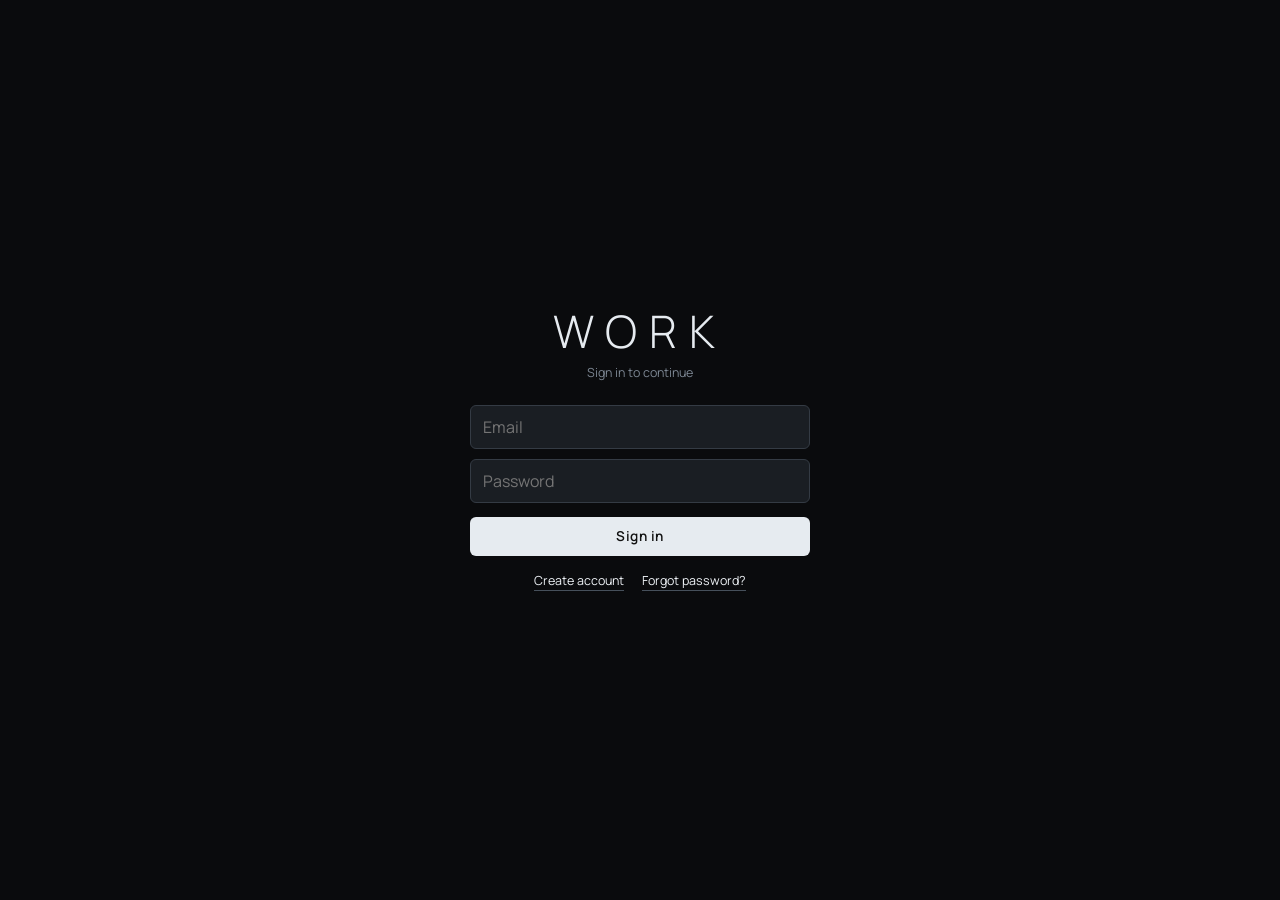
==== commit 175966ea: "Lift Log test build: bundled fonts, chart colors fixed Co-Authored-By: Claude Opus 5.5 <noreply@anth" ====
--- a/lift-log/index.html
+++ b/lift-log/index.html
@@ -12,7 +12,7 @@
 <meta name="mobile-web-app-capable" content="yes">
 <meta name="apple-mobile-web-app-status-bar-style" content="black-translucent">
 <meta name="apple-mobile-web-app-title" content="WORK">
-<link href="https://fonts.googleapis.com/css2?family=Saira+Semi+Condensed:wght@500;600;700&family=Manrope:wght@300;400;500;600;700&family=IBM+Plex+Mono:wght@400;500&display=swap" rel="stylesheet">
+<link href="fonts/fonts.css" rel="stylesheet">
 <style>
 :root{
   /* Titanium: graphite surfaces, platinum accent, one cool steel-blue, mint for done */
@@ -81,12 +81,12 @@
 
 /* TAGS */
 .tag{display:inline-flex;align-items:center;padding:2px 7px;border-radius:4px;font-size:0.62rem;font-weight:700;letter-spacing:.6px;text-transform:uppercase;gap:3px}
-.tag-red{background:var(--redg);color:var(--red);border:1px solid rgba(212,43,43,.2)}
-.tag-blue{background:var(--blueg);color:var(--blue);border:1px solid rgba(74,143,212,.2)}
-.tag-green{background:var(--greeng);color:var(--green);border:1px solid rgba(45,212,160,.2)}
+.tag-red{background:var(--redg);color:var(--red);border:1px solid rgba(230,235,240,.18)}
+.tag-blue{background:var(--blueg);color:var(--blue);border:1px solid rgba(143,166,189,.2)}
+.tag-green{background:var(--greeng);color:var(--green);border:1px solid rgba(127,209,185,.2)}
 .tag-purple{background:var(--purpleg);color:var(--purple);border:1px solid rgba(155,127,232,.2)}
-.tag-muted{background:rgba(74,98,128,.15);color:var(--muted2);border:1px solid var(--b0)}
-.tag-orange{background:var(--orangeg);color:var(--orange);border:1px solid rgba(245,158,11,.2)}
+.tag-muted{background:rgba(124,134,146,.12);color:var(--muted2);border:1px solid var(--b0)}
+.tag-orange{background:var(--orangeg);color:var(--orange);border:1px solid rgba(232,194,122,.2)}
 
 /* DIVIDER */
 .div{border:none;border-top:1px solid var(--b0);margin:14px 0}
@@ -196,7 +196,7 @@
 .workout-name-input:focus{outline:none;border-bottom-color:var(--red);background:transparent}
 .ex-card{background:var(--s2);border:1px solid var(--b0);border-radius:var(--r);margin-bottom:10px;overflow:hidden;transition:border-color .2s,box-shadow .2s}
 .ex-card.dragging{opacity:.4;border-style:dashed}
-.ex-card.drag-over{border-color:var(--blue);box-shadow:0 0 0 2px rgba(74,143,212,.2)}
+.ex-card.drag-over{border-color:var(--blue);box-shadow:0 0 0 2px rgba(143,166,189,.2)}
 .ex-card.type-run{border-color:rgba(155,127,232,.35)}
 .ex-card.type-bw{border-color:rgba(45,212,160,.25)}
 .alt-toggle-btn{background:var(--s3);border:1px solid var(--b1);color:var(--muted2);border-radius:6px;padding:6px 10px;font-size:0.68rem;font-weight:600;cursor:pointer;white-space:nowrap;font-family:'Manrope',sans-serif;flex-shrink:0;transition:all .15s}
@@ -263,7 +263,7 @@
 .day-cell.today{border-color:var(--red);background:rgba(212,43,43,.06)}
 .day-cell.rest{opacity:.28;cursor:default}
 .day-cell.future{opacity:.5}
-.day-cell.manual-rest{opacity:.4;background:rgba(245,158,11,.04);border-color:rgba(245,158,11,.3)}
+.day-cell.manual-rest{opacity:.4;background:rgba(245,158,11,.04);border-color:rgba(232,194,122,.3)}
 .day-cell.logged{border-color:var(--green);background:rgba(45,212,160,.05)}
 .day-nm{font-size:0.52rem;color:var(--muted);letter-spacing:1px;text-transform:uppercase;font-weight:700}
 .day-n{font-family:'Saira Semi Condensed',sans-serif;font-size:1.35rem;font-weight:700;line-height:1;color:var(--text)}
@@ -280,7 +280,7 @@
 .month-cell.today{border-color:var(--red);background:rgba(212,43,43,.06)}
 .month-cell.logged{border-color:var(--green);background:rgba(45,212,160,.05)}
 .month-cell.rest-day{opacity:.3}
-.month-cell.manual-rest-day{opacity:.45;border-color:rgba(245,158,11,.3)}
+.month-cell.manual-rest-day{opacity:.45;border-color:rgba(232,194,122,.3)}
 .month-n{font-family:'Saira Semi Condensed',sans-serif;font-size:1rem;font-weight:700;line-height:1;color:var(--text2)}
 .month-cell.today .month-n{color:var(--red)}
 .month-wlbl{font-size:0.5rem;color:var(--blue);white-space:nowrap;overflow:hidden;text-overflow:ellipsis}
@@ -336,7 +336,7 @@
 .chk.on{background:var(--green);border-color:var(--green)}
 .chk svg{width:18px;height:18px;stroke:#07101f;fill:none;stroke-width:2.5;stroke-linecap:round;stroke-linejoin:round;display:none}
 .chk.on svg{display:block}
-.pr-badge{font-size:0.58rem;font-weight:700;color:var(--red);background:var(--redg);padding:1px 5px;border-radius:3px;border:1px solid rgba(212,43,43,.2)}
+.pr-badge{font-size:0.58rem;font-weight:700;color:var(--red);background:var(--redg);padding:1px 5px;border-radius:3px;border:1px solid rgba(230,235,240,.18)}
 .log-run-grid{display:grid;grid-template-columns:1fr 1fr 1fr;gap:8px;margin-bottom:8px}
 .log-pr-hint{font-size:0.68rem;color:var(--muted2);padding:3px 0 7px;display:flex;align-items:center;gap:5px}
 /* Last session comparison row */
@@ -358,13 +358,13 @@
 
 /* ═══ PHASES ═══ */
 .phase-card{background:var(--s1);border:1px solid var(--b0);border-radius:var(--r);overflow:hidden;margin-bottom:10px}
-.phase-card.active-p .phase-card-hdr{background:rgba(212,43,43,.07);border-bottom-color:rgba(212,43,43,.2)}
+.phase-card.active-p .phase-card-hdr{background:rgba(230,235,240,.05);border-bottom-color:rgba(230,235,240,.18)}
 .phase-card-hdr{padding:13px 16px;border-bottom:1px solid var(--b0);display:flex;align-items:flex-start;justify-content:space-between;gap:10px}
 .phase-name{font-weight:700;font-size:0.98rem;color:var(--text2);display:flex;align-items:center;gap:8px;flex-wrap:wrap}
 .phase-meta{font-size:0.72rem;color:var(--muted2);margin-top:3px}
 .phase-sched{padding:10px 16px;display:flex;gap:5px;flex-wrap:wrap}
 .sched-chip{font-size:0.62rem;padding:3px 7px;border-radius:4px;background:var(--s2);border:1px solid var(--b0);color:var(--muted2);font-weight:600}
-.sched-chip.on{border-color:rgba(74,143,212,.4);color:var(--blue);background:var(--blueg)}
+.sched-chip.on{border-color:rgba(143,166,189,.4);color:var(--blue);background:var(--blueg)}
 .day-assign{display:flex;align-items:center;gap:10px;padding:6px 0;border-bottom:1px solid var(--b0)}
 /* Phase summary */
 .phase-summary-session{background:var(--s2);border:1px solid var(--b0);border-radius:6px;margin-bottom:8px;overflow:hidden}
@@ -2620,12 +2620,17 @@
     if(bestE>0)e1Points.push({ds,val:fmtE(bestE)});
     if(vol>0)volPoints.push({ds,val:vol});
   });
-  drawLineChart('e1rm-chart',e1Points,exName+' — Est. 1RM ('+UNIT()+')','var(--orange)');
-  drawLineChart('main-chart',points,exName+' — Max Weight ('+UNIT()+')','var(--red)');
-  drawLineChart('vol-chart',volPoints,exName+' — Volume ('+UNIT()+')','var(--blue)');
-}
-
+  drawLineChart('e1rm-chart',e1Points,exName+' — Est. 1RM ('+UNIT()+')','var(--red)');
+  drawLineChart('main-chart',points,exName+' — Max Weight ('+UNIT()+')','var(--blue)');
+  drawLineChart('vol-chart',volPoints,exName+' — Volume ('+UNIT()+')','var(--green)');
+}
+
+// Canvas can't read CSS variables, so resolve theme colors to real values first
+const cssVar=n=>getComputedStyle(document.documentElement).getPropertyValue(n).trim();
+const resolveColor=c=>{const m=/^var\((--[\w-]+)\)$/.exec(c);return m?cssVar(m[1]):c;};
+const withAlpha=(hex,a)=>{const h=hex.replace('#','');if(h.length!==6)return hex;return `rgba(${parseInt(h.slice(0,2),16)},${parseInt(h.slice(2,4),16)},${parseInt(h.slice(4,6),16)},${a})`;};
 function drawLineChart(canvasId,points,label,color){
+  color=resolveColor(color);
   const canvas=document.getElementById(canvasId);if(!canvas||!points.length)return;
   const dpr=window.devicePixelRatio||1;
   const w=canvas.parentElement.clientWidth-24;
@@ -2643,11 +2648,11 @@
   const chartW=w-pad.l-pad.r;
   const chartH=h-pad.t-pad.b;
   // Grid lines
-  ctx.strokeStyle='rgba(30,45,72,.8)';ctx.lineWidth=1;
+  ctx.strokeStyle=cssVar('--b0');ctx.lineWidth=1;
   for(let i=0;i<=4;i++){
     const y=pad.t+chartH*(1-i/4);
     ctx.beginPath();ctx.moveTo(pad.l,y);ctx.lineTo(pad.l+chartW,y);ctx.stroke();
-    ctx.fillStyle='rgba(106,133,168,.7)';ctx.font='9px Manrope';ctx.textAlign='right';
+    ctx.fillStyle=cssVar('--muted2');ctx.font='9px Manrope';ctx.textAlign='right';
     ctx.fillText(Math.round(minV+range*(i/4)),pad.l-4,y+3);
   }
   // Line
@@ -2664,7 +2669,8 @@
   ctx.beginPath();
   points.forEach((p,i)=>{const x=pad.l+chartW*(i/(points.length-1||1));const y=pad.t+chartH*(1-(p.val-minV)/range);i===0?ctx.moveTo(x,y):ctx.lineTo(x,y);});
   ctx.lineTo(pad.l+chartW,pad.t+chartH);ctx.lineTo(pad.l,pad.t+chartH);ctx.closePath();
-  ctx.fillStyle=color.replace('var(--red)','rgba(212,43,43,.12)').replace('var(--blue)','rgba(74,143,212,.12)');
+  const grad=ctx.createLinearGradient(0,pad.t,0,pad.t+chartH);grad.addColorStop(0,withAlpha(color,.22));grad.addColorStop(1,withAlpha(color,0));
+  ctx.fillStyle=grad;
   ctx.fill();ctx.restore();
   // Dots
   ctx.fillStyle=color;
@@ -2674,7 +2680,7 @@
     ctx.beginPath();ctx.arc(x,y,3,0,Math.PI*2);ctx.fill();
   });
   // X labels — show first, mid, last
-  ctx.fillStyle='rgba(106,133,168,.8)';ctx.font='9px IBM Plex Mono';ctx.textAlign='center';
+  ctx.fillStyle=cssVar('--muted2');ctx.font='9px IBM Plex Mono';ctx.textAlign='center';
   const show=[0,Math.floor(points.length/2),points.length-1].filter((v,i,a)=>a.indexOf(v)===i);
   show.forEach(i=>{
     const p=points[i];const x=pad.l+chartW*(i/(points.length-1||1));
--- a/lift-log/fonts/fonts.css
+++ b/lift-log/fonts/fonts.css
@@ -0,0 +1,10 @@
+@font-face{font-family:'Saira Semi Condensed';font-style:normal;font-weight:500;font-display:swap;src:url(saira-semi-condensed-latin-500-normal.woff2) format('woff2')}
+@font-face{font-family:'Saira Semi Condensed';font-style:normal;font-weight:600;font-display:swap;src:url(saira-semi-condensed-latin-600-normal.woff2) format('woff2')}
+@font-face{font-family:'Saira Semi Condensed';font-style:normal;font-weight:700;font-display:swap;src:url(saira-semi-condensed-latin-700-normal.woff2) format('woff2')}
+@font-face{font-family:'Manrope';font-style:normal;font-weight:300;font-display:swap;src:url(manrope-latin-300-normal.woff2) format('woff2')}
+@font-face{font-family:'Manrope';font-style:normal;font-weight:400;font-display:swap;src:url(manrope-latin-400-normal.woff2) format('woff2')}
+@font-face{font-family:'Manrope';font-style:normal;font-weight:500;font-display:swap;src:url(manrope-latin-500-normal.woff2) format('woff2')}
+@font-face{font-family:'Manrope';font-style:normal;font-weight:600;font-display:swap;src:url(manrope-latin-600-normal.woff2) format('woff2')}
+@font-face{font-family:'Manrope';font-style:normal;font-weight:700;font-display:swap;src:url(manrope-latin-700-normal.woff2) format('woff2')}
+@font-face{font-family:'IBM Plex Mono';font-style:normal;font-weight:400;font-display:swap;src:url(ibm-plex-mono-latin-400-normal.woff2) format('woff2')}
+@font-face{font-family:'IBM Plex Mono';font-style:normal;font-weight:500;font-display:swap;src:url(ibm-plex-mono-latin-500-normal.woff2) format('woff2')}
